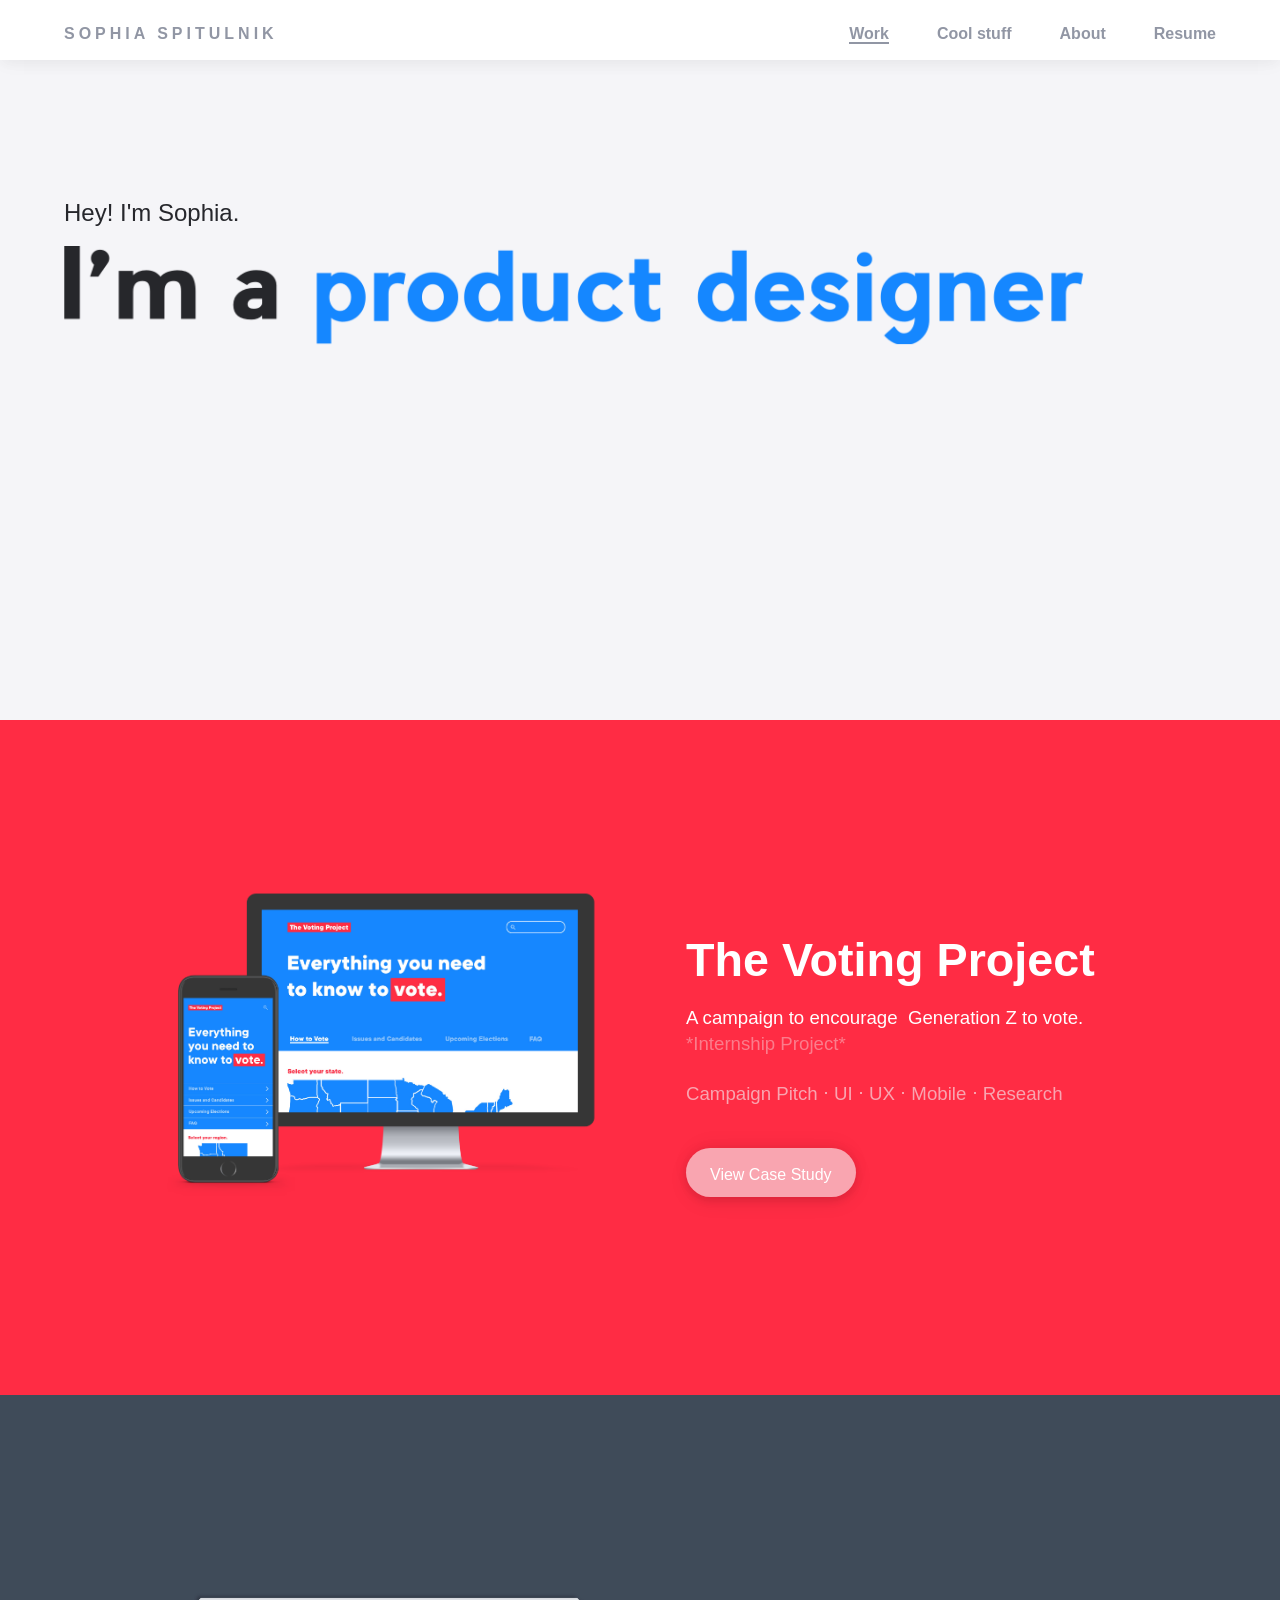
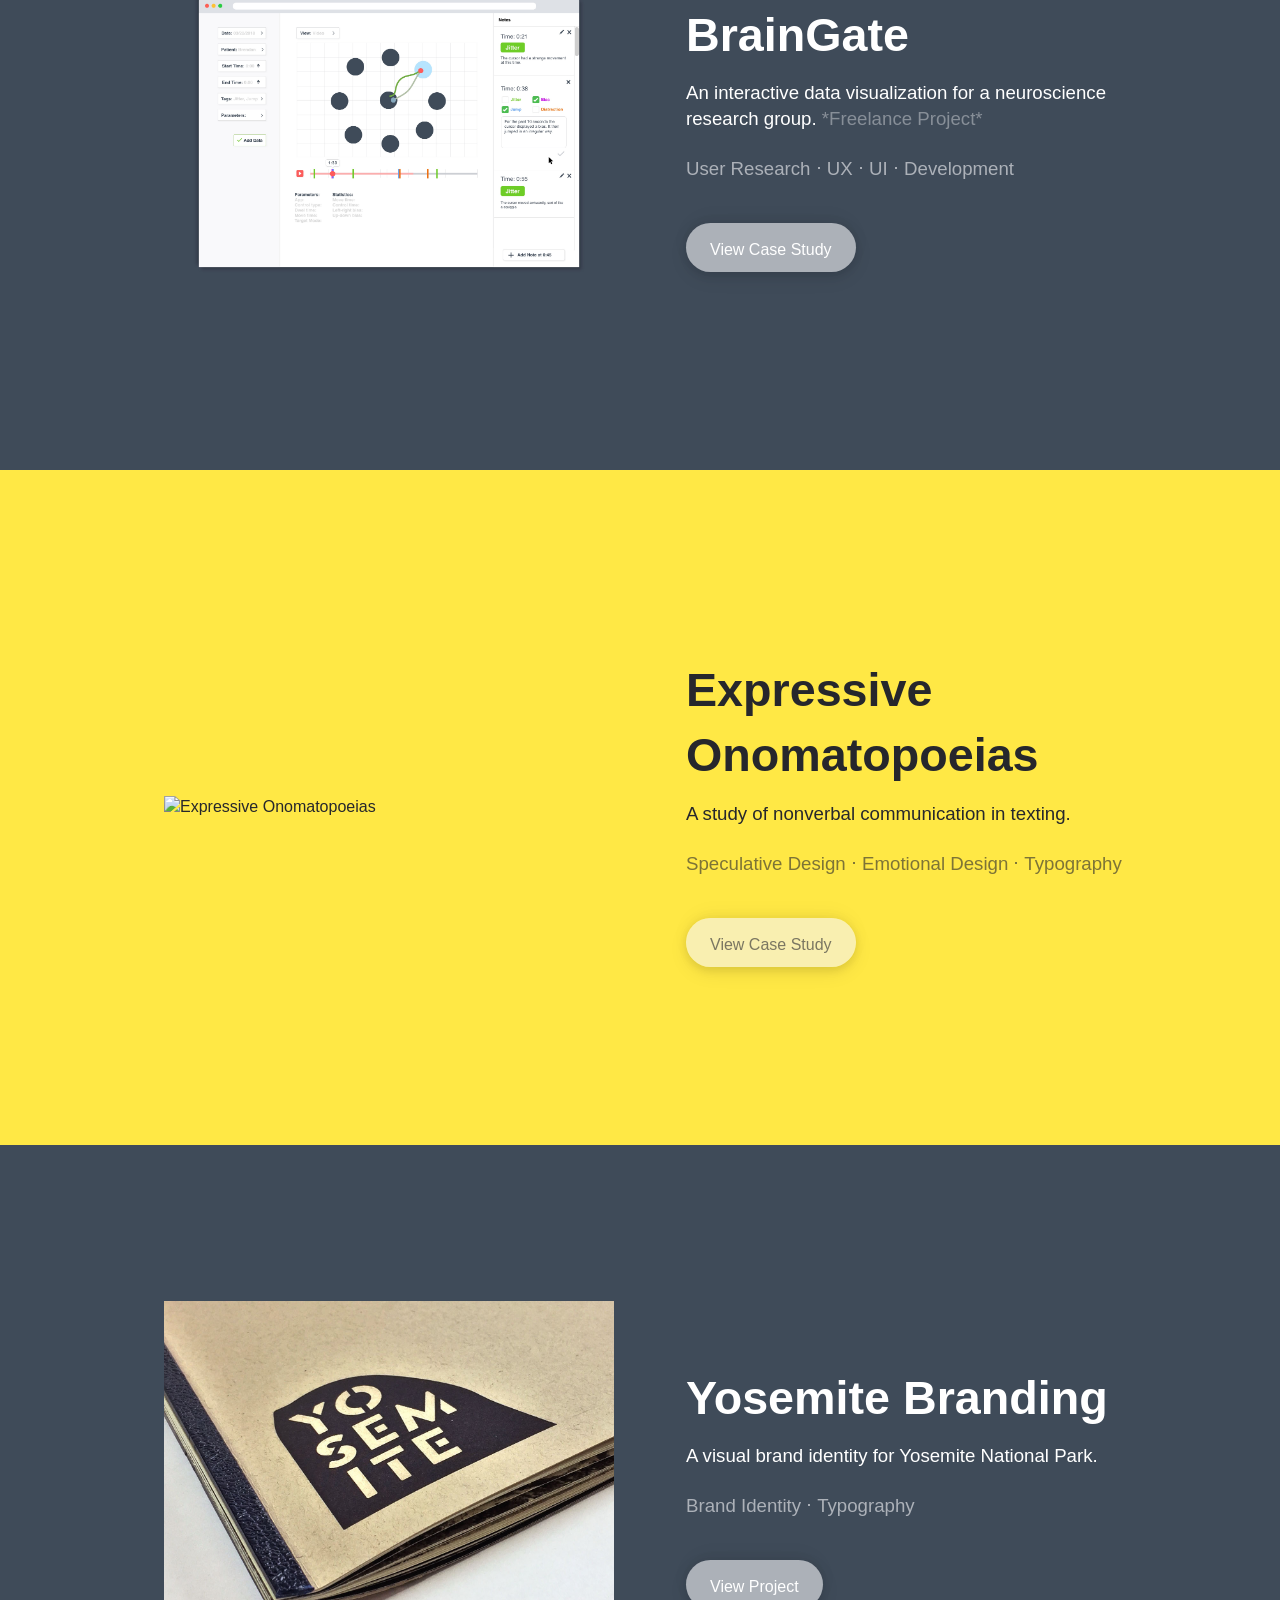
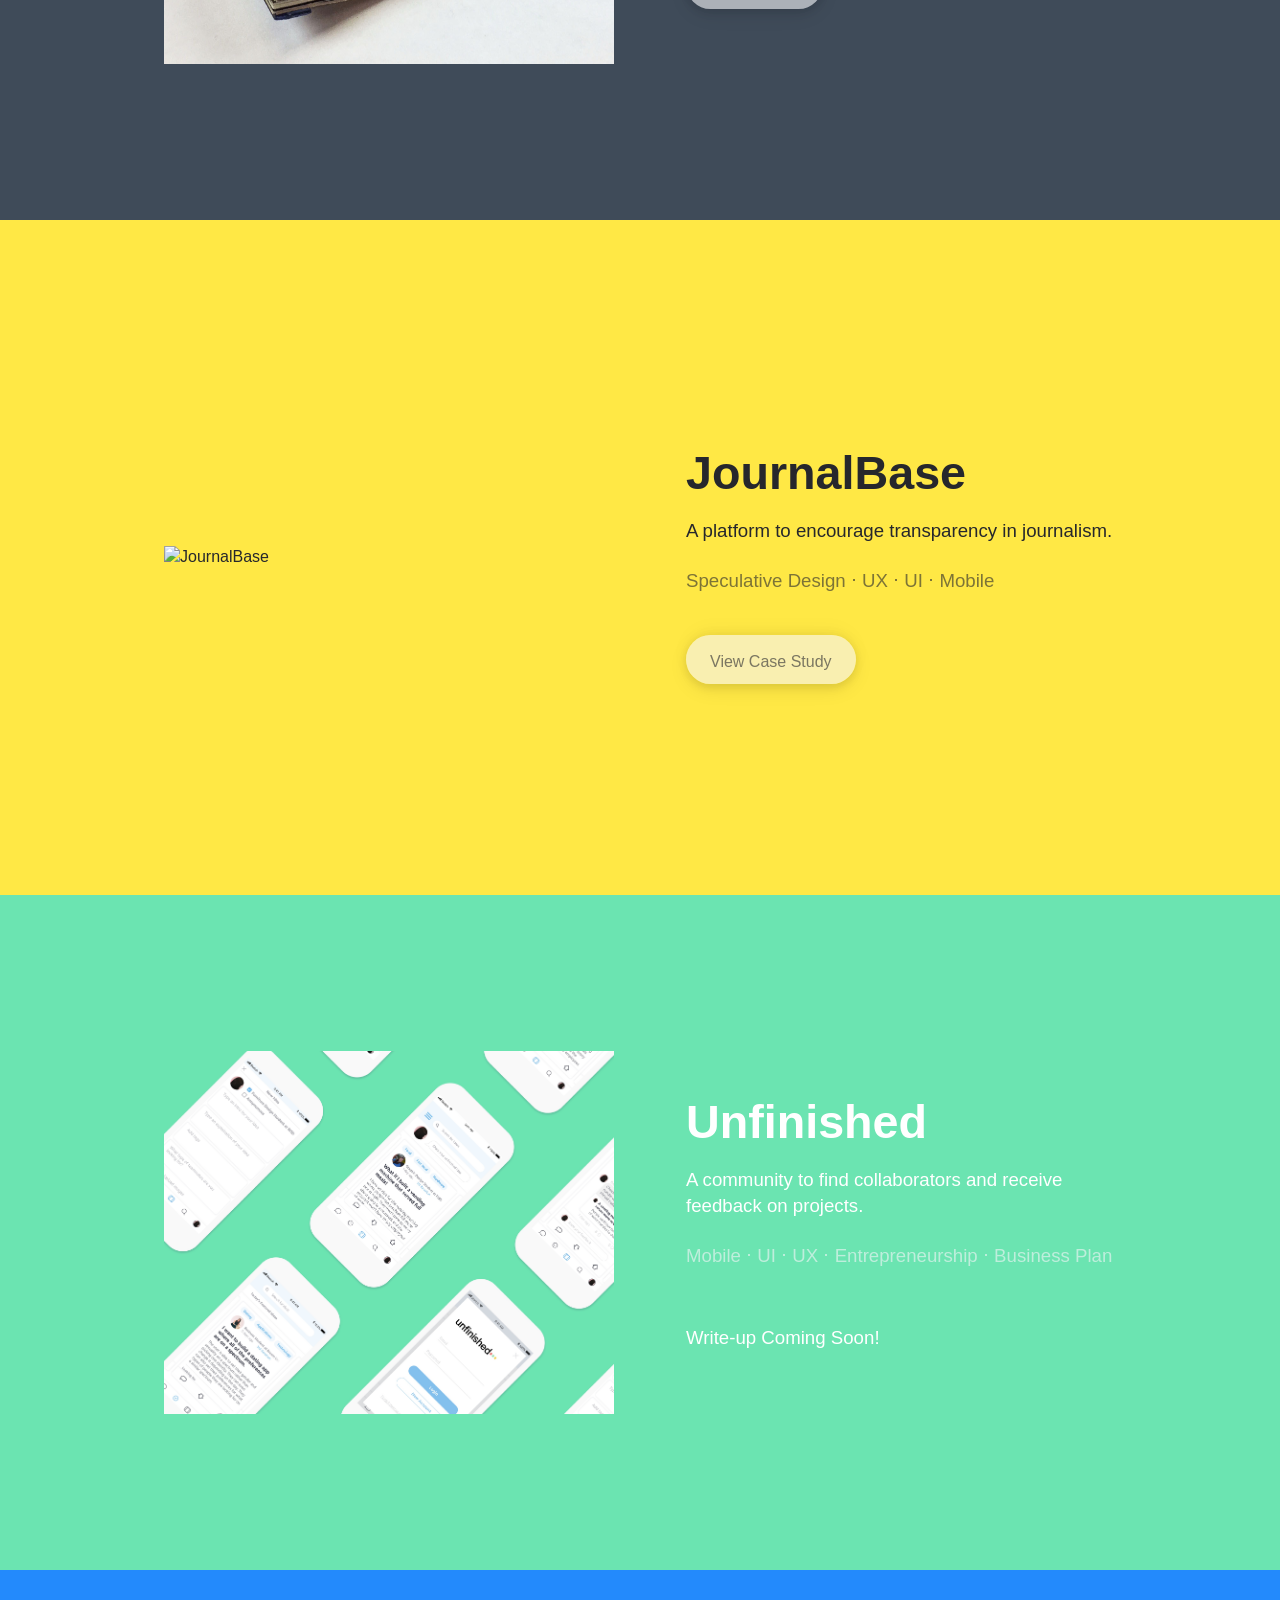
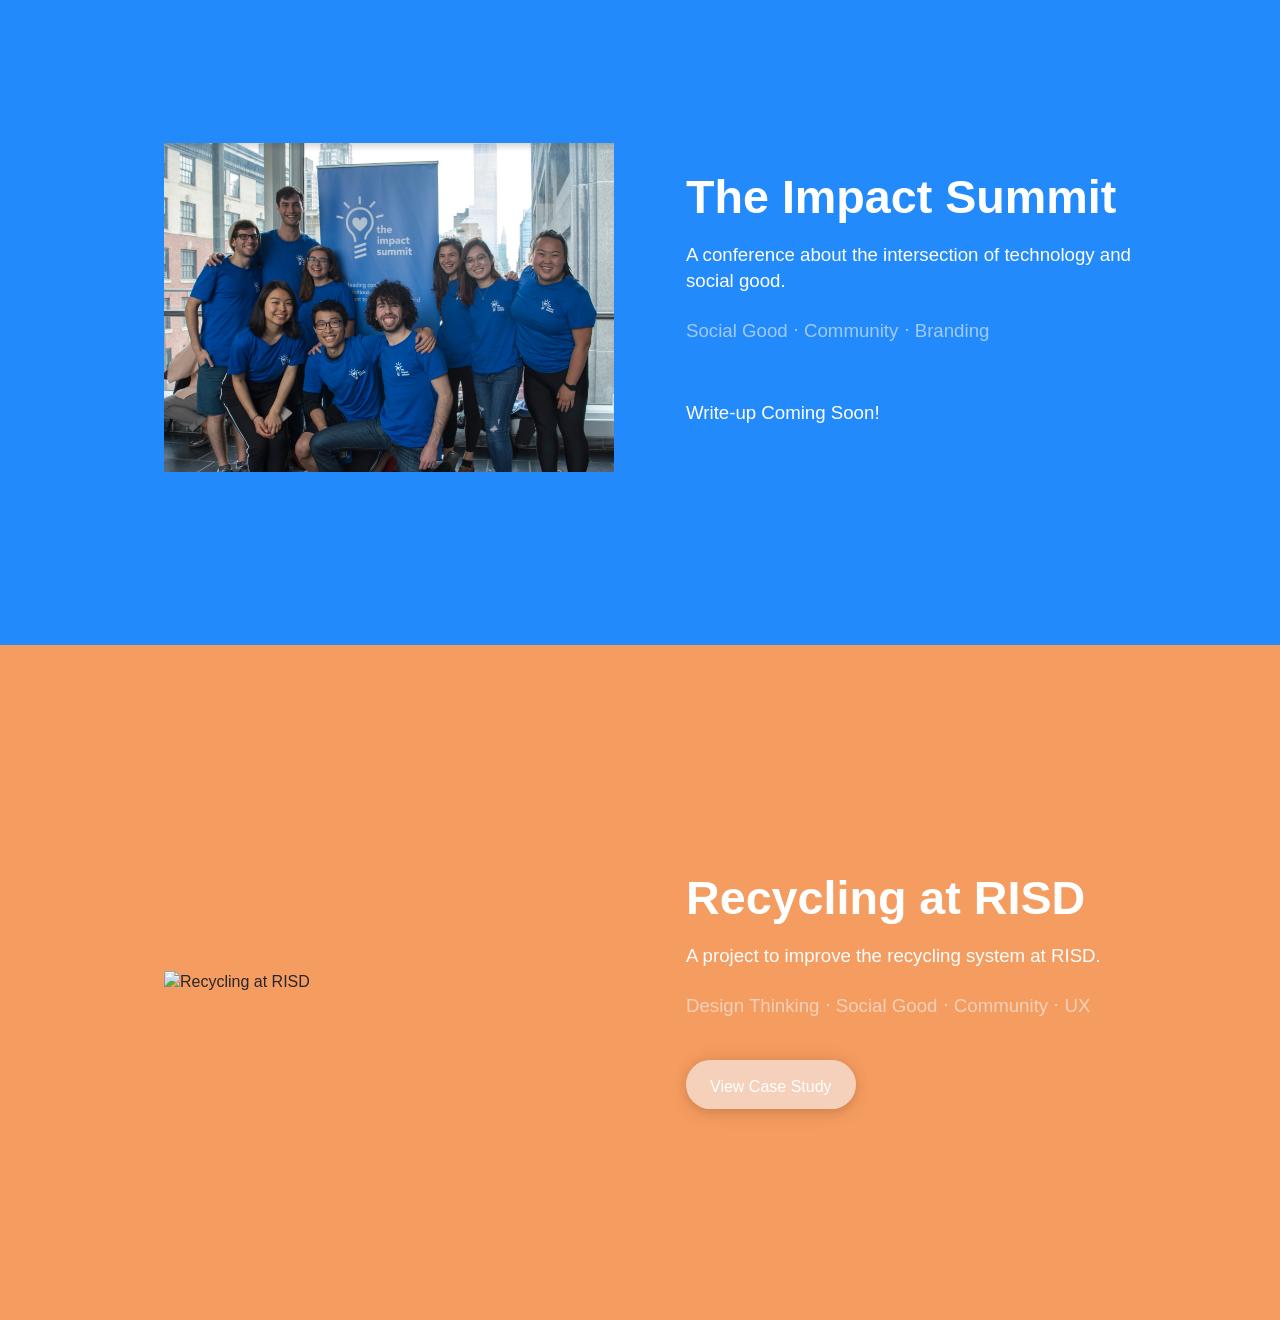
==== index.html @ 57163723 "new landing page" ====
<!DOCTYPE html>
<html>
<!-- Made by Sophia Spitulnik, set in Pier Sans. -->
	<head>
	    <meta charset="UTF-8">
	    <meta name="description" content="Sophia Spitulnik is a designer and innovator. Sophia creates engaging experiences, products, interactions and designs that lead to positive social impact. She is a student at RISD majoring in Graphic Design with concentrations in Computation & Technology and Sustainability.">
	    <meta name="author" content="Sophia Spitulnik">
	    <title>Sophia Spitulnik</title>
	    <meta property="og:image" content="images/previewImage.png">
		<meta property="og:url" content="sophiaspitulnik.com">
	    <link rel="stylesheet" href="styles.css">
	    <meta name="viewport" content="width=device-width, initial-scale=1">
	    <link rel="icon" type="image/png" href="images/favicon.png" sizes="32x32">
	  <!--   <script src="https://cdnjs.cloudflare.com/ajax/libs/p5.js/0.7.2/p5.js"></script>
    	<script src="sketch.js"></script> -->
	</head>
	<body>
		<div class="hideMobile landingPageNav" style="background-color: white;">
			<div id="name">
				<a href="index.html"><h1>Sophia Spitulnik</h1></a>
			</div>
			<div id="navigationGroup">
				<a href="images/sophiaSpitulnikResume.pdf" target="_blank"><h3 class="navigation">Resume</h3></a>
				<a href="about.html"><h3 class="navigation">About</h3></a>
				<a href="coolStuff.html"><h3 class="navigation">Cool stuff</h3></a>
				<a href="index.html"><h3 class="navigation link">Work</h3></a>
			</div>
		</div>

		<div class="hideDesktop" style="background-color: white;">
			<div id="navigationGroup">
				<a href="index.html"><h1>Sophia Spitulnik</h1></a>
				<a href="about.html"><h3 class="navigation">About</h3></a>
			</div>
		</div>

		<div class="introBackground">
			<div id="introMessage">
				<h1 id="introHello" style="font-weight: normal;">Hey! I'm Sophia.</h2>
				<img src="images/landingPageAssets/introAnimation.gif" alt="hello" style="padding: 0px;">
				<!-- <h2 id="introHello">I'm a problem solver.</h2> -->
				<!-- <div class="hideMobile">
					<p class="basicText" id="introParagraph">I love to design engaging digital experiences to make information and products easy to use and enjoyable. I am a Senior at the <a href="https://www.risd.edu/" style="color: #9196A4;">Rhode Island School of Design</a> and I graduate in June, 2019. I completed internships at Digitas digital marketing agency and TenenGroup e-commerce firm to hone my design skills in real world contexts.</p>
				</div> -->
			</div>
			<!-- <div id="sketchHolder" class="hideMobile" style="z-index: -200"></div> -->
		</div>

	<a name="projectPreviews" style="top: -48"></a>

		<div class="projectPreviews">
			<a href="thevotingproject.html"><div class="projectPreview" style="z-index: 52; background-color: #FF2C44;">
				<div class="projectPreviewInside">
					<img src="images/landingPageAssets/theVotingProjectPreview2.png" alt="The Voting Project">
					<div class="previewDescription">
						<h5>The Voting Project</h5>
						<h6>A campaign to encourage  Generation Z to vote. <span style="color: rgba(245, 245, 248, .4)">*Internship Project*</span></h6>
						<h6 class="descriptiveWords">Campaign Pitch &#8901; UI &#8901; UX &#8901; Mobile &#8901; Research</h6>
						<div class="buttonContainer">
							<div class="moreContentButton">View Case Study</div>
						</div>
					</div>	
				</div>
			</div></a>
			<a href="braingatedatavis.html"><div class="projectPreview" style="z-index: 52; background-color: #3F4B59;">
				<div class="projectPreviewInside">
					<img src="images/landingPageAssets/brainGatePreview.jpg" alt="BrainGate Data Visualization">
					<div class="previewDescription">
						<h5>BrainGate</h5>
						<h6>An interactive data visualization for a neuroscience research group. <span style="color: rgba(245, 245, 248, .4)">*Freelance Project*</span></h6>
						<h6 class="descriptiveWords">User Research &#8901; UX &#8901; UI &#8901; Development</h6>
						<div class="buttonContainer">
							<div class="moreContentButton">View Case Study</div>
						</div>
					</div>
				</div>
			</div></a>
			<a href="expressiveonomatopoeias.html"><div class="projectPreview" style="z-index: 52; background-color: #FFE845;">
				<div class="projectPreviewInside">
					<img src="images/landingPageAssets/OnomatopoeiaPreview.gif" alt="Expressive Onomatopoeias">
					<div  class="previewDescription">
						<h5 style="color: #26272C;">Expressive Onomatopoeias</h5>
						<h6 style="color: #26272C;">A study of nonverbal communication in texting.</h6>
						<h6 class="descriptiveWords" style="color: rgba(38, 39, 45, 0.6);">Speculative Design &#8901; Emotional Design &#8901; Typography</h6>
						<div class="buttonContainer">
							<div class="moreContentButton" style="color: rgba(38, 39, 45, 0.6);">View Case Study</div>
						</div>
					</div>
				</div>
			</div></a>
			<a href="yosemite.pdf" target="_blank"><div class="projectPreview" style="z-index: 52; background-color: #3F4B59;">
				<div class="projectPreviewInside">
					<img src="images/landingPageAssets/yosemiteBrandingPreview.jpg" alt="Yosemite Branding">
					<div class="previewDescription">
						<h5>Yosemite Branding</h5>
						<h6>A visual brand identity for Yosemite National Park.</h6>
						<h6 class="descriptiveWords">Brand Identity &#8901; Typography</h6>
						<div class="buttonContainer">
							<div class="moreContentButton">View Project</div>
						</div>
					</div>
				</div>
			</div></a>
			<a href="journalBase.html"><div class="projectPreview" style="z-index: 52; background-color: #FFE845;">
				<div class="projectPreviewInside">
					<img src="images/landingPageAssets/journalBasePreview.gif" alt="JournalBase">
					<div class="previewDescription">
						<h5 style="color: #26272C;">JournalBase</h5>
						<h6 style="color: #26272C;">A platform to encourage transparency in journalism.</h6>
						<h6 class="descriptiveWords" style="color: rgba(38, 39, 45, 0.6);">Speculative Design &#8901; UX &#8901; UI &#8901; Mobile</h6>
						<div class="buttonContainer">
							<div class="moreContentButton" style="color: rgba(38, 39, 45, 0.6);">View Case Study</div>
						</div>
					</div>
				</div>
			</div></a>
			<a id="comingSoonMobil"><div class="projectPreview" style="z-index: 52; background-color: #6BE4B1;">
				<div class="projectPreviewInside">
					<img src="images/landingPageAssets/unfinishedPreview.jpg" alt="Unfinished Ideas Platform">
					<div class="previewDescription">
						<h5>Unfinished</h5>
						<h6>A community to find collaborators and receive feedback on projects.</h6>
						<h6 class="descriptiveWords">Mobile &#8901; UI &#8901; UX &#8901; Entrepreneurship &#8901; Business Plan</h6>
						<h6>Write-up Coming Soon!</h6>
						<!-- <div class="overlay"><h5>Coming Soon!</h5></div> -->
					</div>
				</div>
			</div></a>
			<a href="" target="_blank"><div class="projectPreview" style="z-index: 52; background-color: #238AFC;">
				<div class="projectPreviewInside">
					<img src="images/landingPageAssets/impactSummitTeam.jpeg" alt="The Impact Summit">
					<div class="previewDescription">
						<h5>The Impact Summit</h5>
						<h6>A conference about the intersection of technology and social good.</h6>
						<h6 class="descriptiveWords">Social Good &#8901; Community &#8901; Branding</h6>
						<h6>Write-up Coming Soon!</h6>
					</div>
				</div>
			</div></a>
			<a href="recycle.pdf" target="_blank"><div class="projectPreview" style="z-index: 52; background-color: #F59C60;">
				<div class="projectPreviewInside">
					<img src="images/landingPageAssets/recyclingPreview.jpg" alt="Recycling at RISD">
					<div class="previewDescription">
						<h5>Recycling at RISD</h5>
						<h6>A project to improve the recycling system at RISD.</h6>
						<h6 class="descriptiveWords">Design Thinking &#8901; Social Good &#8901; Community &#8901; UX</h6>
						<div class="buttonContainer">
							<div class="moreContentButton">View Case Study</div>
						</div>
					</div>
				</div>
			</div></a>
		<!-- <div class="projectPreviews">
			<div class="projectPreview top" style="z-index: 52"><a href="thevotingproject.html">
					<img src="images/landingPageAssets/theVotingProjectPreview2.jpg" alt="The Voting Project">
					<h5>The Voting Project</h5>
					<h6>A case study for a campaign to encourage  Generation Z to vote.</h6>
					<h6 style="color: #9196A4;">Campaign Pitch &#8901; UI &#8901; UX &#8901; Mobile &#8901; Research</h6>
			</a></div>
			<div class="projectPreview top" style="z-index: 52"><a href="braingatedatavis.html">
					<img src="images/landingPageAssets/brainGatePreview.jpg" alt="BrainGate Data Visualization">
					<h5>BrainGate</h5>
					<h6>A case study for an interactive data visualization for a research group.</h6>
					<h6 style="color: #9196A4;">User Research &#8901; UX &#8901; UI &#8901; Development</h6>
			</a></div>
			<div class="projectPreview top" style="z-index: 52"><a href="journalBase.html">
					<img src="images/landingPageAssets/journalBasePreview.gif" alt="JournalBase">
					<h5>JournalBase</h5>
					<h6>A case study to encourage transparency in journalism.</h6>
					<h6 style="color: #9196A4;">Speculative Design &#8901; UX &#8901; UI &#8901; Mobile</h6>
			</a></div>
			<div class="projectPreview bottom" style="z-index: 52"><a href="expressiveonomatopoeias.html">
					<img src="images/landingPageAssets/OnomatopoeiaPreview.gif" alt="Expressive Onomatopoeias">
					<h5>Expressive Onomatopoeias</h5>
					<h6>A case study of nonverbal communication in texting.</h6>
					<h6 style="color: #9196A4;">Speculative Design &#8901; Emotional Design &#8901; Typography</h6>
			</a></div>

			<div class="projectPreview bottom" style="z-index: 52"><a id="comingSoonMobil">
					<img src="images/landingPageAssets/unfinishedPreview.jpg" alt="Unfinished Ideas Platform">
					<h5>Unfinished</h5>
					<h6>A case study for a community to find collaborators and receive feedback.</h6>
					<h6 style="color: #9196A4;">Mobile &#8901; UI &#8901; UX &#8901; Entrepreneurship &#8901; Business Plan</h6>
					<div class="overlay"><h5>Coming Soon!</h5></div>
			</a></div>
			<div class="projectPreview bottom" style="z-index: 52"><a href="yosemite.pdf" target="_blank">
					<img src="images/landingPageAssets/yosemiteBrandingPreview.jpg" alt="Yosemite Branding">
					<h5>Yosemite Branding</h5>
					<h6>A visual brand identity for Yosemite National Park.</h6>
					<h6 style="color: #9196A4;">Brand Identity &#8901; Typography</h6>
			</a></div>
			<div class="projectPreview bottom" style="z-index: 52"><a href="recycle.pdf" target="_blank">
					<img src="images/landingPageAssets/recyclingPreview.jpg" alt="Recycling at RISD">
					<h5>Recycling at RISD</h5>
					<h6>A case study to improve the recycling system at RISD.</h6>
					<h6 style="color: #9196A4;">Design Thinking &#8901; Social Good &#8901; Community &#8901; UX</h6>
			</a></div> -->
		</div>
			<!-- </main> -->
		<!-- </div> -->

	</body>
</html>
---- styles.css ----
@font-face {
    font-family: PierSans;
    src: url(hinted-PierSans.woff);
}

@font-face {
    font-family: PierSans;
    src: url(hinted-PierSans-Bold.woff);
    font-weight: bold;
}


body, html {
	font-family: "PierSans", Helvetica, sans-serif;
	margin: 0;
	padding: 0;
	line-height: 1.4;
	color: #26272C;
}

hr {
	padding-bottom: 0px;
	margin-bottom: 0px;
	color: #26272C;
	background-color: #26272C;
	height: 2px;
	border: 0;	
}

img, video {
	width: 100%;
}

h1, h2, h3, h4, h5, h6, a {
	color: #26272C;
}


a {
	text-decoration: none;
}


p span{
	font-weight: bold;

}


video.column {
	margin-bottom: 24px;
}

canvas, #sketchHolder {
	width: 100%;
	height: 100%;
	position: absolute;
}

.hideMobile {
	display: none;
}

.hideDesktop {
	display: block;
	width: calc(100% - 32px);
	padding-top: 24px;
	padding-bottom: 16px;
	padding-left: 16px;
	padding-right: 16px;
	position: static; 
	z-index: 110; 
	top: 0;
	background-color: rgba(245, 245, 248, 0.95);
	overflow: hidden;
}

#comingSoonMobil {
	position: relative;
	display: block;
	height: 100%;
}

a#comingSoonMobil:hover .overlay {
	opacity: 1;
}

a#comingSoonMobil:focus .overlay, a#comingSoonMobil:active .overlay {
	opacity: 1;
	background-color: green;
}


.overlay {
	position: absolute;
	top: 0;
	bottom: 0;
	left: 0;
	right: 0;
	height: 100%;
	width: 100%;
	opacity: 0;
	transition: .5s ease;
	background-color: #6CE4B2;
	z-index: 100;
}

.header {
	position: fixed;
	top: 0;
	width: 100%;
	height: 64px;
	margin: 0;
	padding: 0;
	background-color: #F5F5F8;
	opacity: 0.95;
    filter: alpha(opacity=95);
    z-index: 100;
    box-shadow: 0 4px 8px 0 rgba(0, 0, 0, 0.08), 0 6px 20px 0 rgba(0, 0, 0, 0.07), 0 -4px 8px 0 rgba(0, 0, 0, 0.02), 0 -6px 20px 0 rgba(0, 0, 0, 0.03);

}


.nav h1 {
	font-size: 12pt;
	letter-spacing: 4px;
	text-transform: uppercase;
	font-weight: bold;
	color: #26272C;
	margin: 0px;
	display: inline;
	padding-top: 0px;
}


a {
	color: #26272C;

}

.nav #resume {
	font-size: 8pt;
	font-weight: bold;
	display: inline;
	text-align: right;
	padding-left: 36px;
	text-decoration: underline;
}

.nav {
	position: fixed;
	top: 0;
	width: 100%;
	height: 64px;
	padding-top: 24px;
	padding-left: 24px;
	padding-right: 24px;
	padding-bottom: 0px;
	z-index: 110;
}


.landingPageNav {
	/*display: block; */
	width: 95%;
	padding-top: 24px;
	padding-bottom: 16px;
	padding-left: 16px;
	padding-right: 16px;
	position: static; 
	z-index: 110; 
	top: 0;
	background-color: rgba(245, 245, 248, 0.90);
	color: #26272C; 
	box-shadow: 0 4px 15px 0 rgba(0, 0, 0, 0.04), 0 4px 20px 0 rgba(0, 0, 0, 0.03);
}

.projectPageNav {
	display: block; 
	width: 90%;
	padding-top: 24px; 
	padding-bottom: 8px;
	padding-left: 5vw;
	padding-right: 5vw;
	position: fixed; 
	z-index: 110; 
	top: 0;
	background-color: rgba(245, 245, 248, 0.97); 
	height: 24px; 	
}


.landingPageNav h1, .projectPageNav h1, .hideDesktop h1 {
	font-size: 12pt;
	letter-spacing: 4px;
	text-transform: uppercase;
	font-weight: bold;
	color: #9196A4;
	margin: 0px;
	line-height: 1;

}

.landingPageNav h3, .projectPageNav h3, .hideDesktop h3 {
	font-size: 12pt;
	font-weight: bold;
	color: #9196A4;
	margin: 0px;
	margin-left: 12px;
	margin-right: 12px;
	line-height: 1;
	display: inline-block;
	line-height: 1.3;
}

#navigationGroup h1 {
	margin-right: 0px;
	line-height: 1.3;
}


.landingPageNav h3:hover {
	color: #FFE845;
}

#name {

}

#name h1:hover {
	color: #1787FF;
}

.headerHR {
	position: fixed;
	top: 0;
	width: 100%;
	margin-top: 64px;
	z-index: 110;
}

.coverImage {
	margin-top: 64px;
    overflow: auto;
}

main h3, main h4, main p, #introMessage {
	padding-left: 16px;
	padding-right: 16px;
}

#introMessage, #about {
	padding-top: 24px;
	margin-top: 0px;
	margin-bottom: 0px;
	z-index: 0; 
	top: 0;
}

#introMessage {
	padding-top: 15vh;
	padding-bottom: 15vh;
	width: calc(100% - 32px);
    padding-right: 16px;
}

#introMessage h2 {
	font-size: 24pt;
	line-height: 1.1;
	margin-top: 0px;
	margin-bottom: 8px;
}

#introMessage h1 {
	font-size: 18pt;
}

.introBackground {
	width: 100%; 
	height: 50vh; 
	position: absolute; 
	background-color: #F5F5F8;
	z-index: -10;
}

#about {
	margin-left: 0px;
	margin-right: 0px;
	height: auto;
	width: calc(100% - 48px);
	padding-right: 24px;
	padding-left: 24px;
	padding-bottom: 32px;
}


#about .section {
	max-width: 600px;
	min-width: none;
	height: auto;
}

.projectPreviews, .projectPreviewsNextProj{
	z-index: 51;  
	margin-top: 70vh;
	padding-top: 24px;
	width: 100%;
	display: flex;
	flex-wrap: wrap;
	justify-content: center;
	margin-right: auto;
	margin-left: auto;
}

.projectPreviews {
	background-color: white; 
	position: absolute;
}

.projectPreviewsNextProj{
	position: relative;
	flex-direction: column;
}

.tags {
	display: flex;
	flex-direction: row;
	flex-wrap: wrap;
	margin-bottom: 24px;
	padding-left: 12px;
	padding-right: 12px;
}

.tag {
	background: #F1F1F2;
	border-radius: 100px;
	padding-top: 20px;
	padding-bottom: 16px;
	padding-left: 16px;
	padding-right: 16px;
	margin-right: 4px;
	margin-left: 4px;
	margin-top: 8px;
}

.tag .basicText {
	margin: 0px;
	padding: 0px;
	font-size: 12pt;
	line-height: 0;
}

#introParagraph {
		font-size: 16pt; 
		margin-left: 0vw; 
		max-width: 600px;
		margin-top: 0px;
}

.projectPreview h5, .projectPreviewNextProject h5 {
	font-size: 14pt;
	margin-top: 0px;
	margin-bottom: 12px;
	padding-top: 24px;
}

.projectPreview h5, .projectPreview h6, .projectPreviewNextProject h5, .projectPreviewNextProject h6, .moreContentButton {
	text-decoration: none;
}

.hide {
	visibility: hidden;
}

.buttonContainer {
	text-align: center;
	margin: 0px;
}

.moreContentButton {
	width: 50%;
	margin-left: 24px;
	margin-right: 24px;
	padding-left: 24px;
	padding-right: 24px;
	padding-top: 18px;
	padding-bottom: 14px;
	line-height: 1.5;
	border-radius: 30px;
	color: white;
	background-color: rgba(245, 245, 248, .6);
	box-shadow: 0 4px 8px 0 rgba(0, 0, 0, 0.08), 0 6px 20px 0 rgba(0, 0, 0, 0.07), 0 -4px 8px 0 rgba(0, 0, 0, 0.02), 0 -6px 20px 0 rgba(0, 0, 0, 0.03);
	display: inline;
	align-self: center;
}

.moreContentButton:hover {
	box-shadow: 0 4px 8px 0 rgba(0, 0, 0, 0.10), 0 10px 24px 0 rgba(0, 0, 0, 0.09), 0 -8px 12px 0 rgba(0, 0, 0, 0.05), 0 -10px 24px 0 rgba(0, 0, 0, 0.07);
	background-color: rgba(245, 245, 248, .7);
	transform: translateY(-2px);
	transition: .5s ease;
}

.projectPreview h6 {
	font-size: 14pt;
	margin-top: 0px;
	margin-bottom: 0px;
	padding-top: 0px;
	padding-bottom: 24px;
	font-weight: normal;

}

.projectPreview h5 {
	font-size: 20pt;
	padding-top: 0px;
}

.projectPreview h6, .projectPreview h5 {
	color: white;
}

.previewDescription {
	padding-left: 0px;
	padding-right: 0px;
	margin-right: 0px;
}

h6.descriptiveWords {
	margin-bottom: 32px;
	color: rgba(245, 245, 248, .6);
}


#landingPageContent {
	width: 100%;
	margin-right: auto;
	margin-left: auto;
}

.projectPreviews, .projectPreviewsNextProj {
	display: flex;
	justify-content: space-between;
	padding-top: 0px;
	flex-wrap: wrap;
}

.projectPreviews {
	margin-top: 50vh;
	position: absolute;
	flex-direction: column;
	width: 100%;
}

.projectPreviewsNextProj {
	flex-direction: column;
	padding-left: 5%;
	padding-right: 5%;
	width: 90%;
	padding-top: 48px;
}

.projectPreview {
	width: 100%;
	height: 100%;
	margin-left: 0px;
	margin-right: 0px;
	padding-bottom: 48px;
	margin-top: 0px;
	margin-bottom: 0px;
	box-shadow: none;
	display: flex;
}

.projectPreviewInside {
	width: 100%;
	padding-top: 24px;
	padding-bottom: 24px;
	padding-left: 16px;
	padding-right: 16px;
	display: flex;
	justify-content: space-around;
	flex-direction: column;
}

.projectPreviewInside img {
	align-self: center;
    width: 90vw;
    height: auto;
    margin-top: 48px;
    margin-bottom: 48px;
}

.projectPreviewInside div {
	align-self: left;
	align-content: center;
	width: calc(100% - 16px);
}

.projectPreviewNextProject {
	width: 100%;
	margin-left: 0px;
	margin-right: 0px;
	margin-top: 0px;
	margin-bottom: 48px;
	padding-bottom: 0px;
	background-color: white;
	box-shadow: 0 4px 8px 0 rgba(0, 0, 0, 0.10), 0 10px 24px 0 rgba(0, 0, 0, 0.09), 0 -8px 12px 0 rgba(0, 0, 0, 0.05), 0 -10px 24px 0 rgba(0, 0, 0, 0.07);
}

.projectPreviewNextProject:hover {
	box-shadow: 0 5px 9px 0 rgba(0, 0, 0, 0.12), 0 11px 25px 0 rgba(0, 0, 0, 0.11), 0 -9px 13px 0 rgba(0, 0, 0, 0.07), 0 -11px 25px 0 rgba(0, 0, 0, 0.08);
	transform: translateY(-2px);
	transition: .5s ease;
}

.projectPreviewNextProject img {
	width: 100%;
	padding: 0px;
}

.projectPreviewNextProject h5, .projectPreviewNextProject h6 {
	padding-right: 16px;
	padding-left: 16px;
	font-size: 13pt;
}

.projectPreviewNextProject h6 {
	font-weight: normal;
	margin-top: 24px;
	margin-bottom: 48px;
}


/*Project Page Specific*/

#votingStrategy, #votingUsers, #votingVisual, #votingTransportation, #votingBudget, #brainTeam, #brainIdeation, #brainPrototype, #onomatopoeiasIdeation, #onomatopoeiasReflection, #votingWireframes, #linkedinResearch, #linkedinProblem, #linkedinBrainstorm, #linkedinFeedback, #linkedinNext, #journalBaseIdeation, #journalBaseMockups, #journalBaseReflection, #ideasMockups, #ideasPrototype, #ideasPitch, #ideasResearch {
	background-color: #F5F5F8;
	padding-top: 24px;
	padding-bottom: 96px;
}

#votingResearch, #votingBackground, #votingPitch, #votingIdeation, #votingWebsite, #votingConclusion, #brainBackground, #brainUsers, #brainMockups, #brainReflection, #onomatopoeiasBackground, #onomatopoeiasResearch, #onomatopoeiasGIFs, #votingFlow, #linkedinBackground, #linkedinPersona, #linkedinGoals, #linkedinWireframes, #linkedinMockups, #journalBaseBackground, #journalBaseWireframes, #journalBaseUserFlow, #ideasBackground, #ideasUsers, #ideasWireframes, #ideasBranding, #ideasBusiness, #ideasProblem, .processPreview {
	padding-top: 24px;
	padding-bottom: 96px;
}

 /*{
	background-color: #404B5A;
	padding-top: 24px;
	padding-bottom: 96px;
}

 {
	background-color: #238AFC;
	padding-top: 24px;
	padding-bottom: 96px;
}

 {
	background-color: #6CE4B2;
}*/

#onomatopoeiasFProblem, #onomatopoeiasSProblem, #journalBaseProblem, #ideasProblem, #votingProblem, #brainOProblem, #brainNProblem {
	background-color: #FFE845;
	padding-top: 24px;
	padding-bottom: 96px;
	color: #26272C;
}

#onomatopoeiasFProblem p, #onomatopoeiasSProblem p, #journalBaseProblem p, #ideasProblem p, #votingProblem p, #brainOProblem p, #brainNProblem p, .processPreview p {
	color: #26272C;
}

.nextProject {
	background-color: #9196A4;
	padding-top: 24px;
	padding-bottom: 96px;
	color: #26272C;
}

/*#votingProblem p, #votingProblem p span, #votingProblem h3, #brainOProblem p, #brainNProblem p, #brainOProblem h3, #brainNProblem h3 {
	color: white;
}*/

#votingProblem p strong, #votingStrategy p strong, #brainOProblem p strong, #brainNProblem p strong, #onomatopoeiasResearch p strong, #journalBaseProblem p strong, #ideasProblem p strong, #votingUsers p strong, #votingResearch p strong, #votingWireframes p strong, #votingWebsite p strong, #brainUsers p strong, #brainMockups p strong, #brainIdeation p strong {
	font-size: 18pt;
	line-height: 1.4;
}

#votingStrategy p strong,  #brainUsers p strong, #onomatopoeiasResearch p strong, #ideasProblem p strong, #votingUsers p strong, #votingResearch p strong, #votingWireframes p strong, #votingWebsite p strong, #brainUsers p strong, #brainMockups p strong, #brainIdeation p strong {
	color: #26272C;
	line-height: 1.4;
}

#onomatopoeiasFProblem p strong, #onomatopoeiasSProblem p strong, #journalBaseProblem p strong {
	font-size: 18pt;
	line-height: 1.4;

}

p.extraTopMargin {
		margin-top: 48px;
	}


.intro {
	margin-top: 120px;
	width: 100%;
}


.intro h1 {
	font-size: 16pt;
	line-height: 1.2;
	padding-right: 24px;
	padding-left: 24px;
	margin-bottom: 8px;
	font-weight: normal;
	animation: 2s ease 0s 1 fadeIn;
}

.intro h2 {
	font-size: 40px;
	margin-top: 0px;
	line-height: 1.2;
	padding-left: 24px;
	margin-bottom: 80px;
	animation: 2s ease 0s 1 fadeIn;

}



.basicText {
	font-size: 14pt;
	padding-bottom: 8pt;
    padding-top: 8pt;
	color: #9196A4;
	line-height: 1.4;
	margin-bottom: 0;
	margin-top: 0;
}

li {
	font-size: 16pt;
	color: #9196A4;
}

.basicText span {
	color: #26272C;
}

@keyframes fadeIn {
  0% {
    opacity: 0;
  }
  100% {
    opacity: 1;
  }
}

.projectPageContent {
	margin-top: 24px;
	overflow: hidden;
	/*-webkit-transition: width 10s ease, height 10s ease;  
    -moz-transition: width 10s ease, height 10s ease;  
    -o-transition: width 10s ease, height 10s ease;  
    -ms-transition: width 10s ease, height 10s ease;  
    transition: width 10s ease, height 10s ease;  */
}

.projectPageContent h3, #about h3 {
	font-size: 36pt;
	margin-bottom: 0px;
	line-height: 1.2;
}

.projectPageContent hr {
	margin-top: -8px;
	margin-bottom: 0px;
	padding: 0;
}


hr.highLevelCategory {
	margin-top: -16px;
	margin-bottom: 48px;
	padding: 0;
}


.projectPageContent h4 {
	font-size: 16pt;
	padding-bottom: 2px;
	margin-bottom: 0px;
	margin-top: 56px;
}


.basicText p {
	font-size: 16pt;
	margin-bottom: 0px;
	margin-top: 24px;
	margin-bottom: 0;
}


.team {
	display: flex;
	flex-direction: row;
	flex-wrap: wrap;
	justify-content: flex-start;
	margin-bottom: 0px;

}

.teammate {
	flex-direction: column;
	width: 40%;
	padding-left: 5%;
	padding-right: 5%;
	padding-bottom: 24px;
	padding-top: 24px;
}

.teammate p {
	margin: 0px;
	padding-top: 0px;
	padding-right: 0px;
	margin-left: 0px;
	font-size: 14pt;
}

.teammateInfo p {
	margin-left: 0px;
	padding-left: 0px;
	margin-bottom: 0px;
	padding-bottom: 0px;
}

.teammate img {
	padding: 0;
	width: 50%;
}

.imageFull {
	margin-top: 12px;
}

.imageFit {
	max-width: 100%;
	padding-right: 24px;
	padding-left: 24px;
	padding-top: 24px;
}

.firstImage {
	margin-top: 16px;
	padding-bottom: 0px;
	animation: 2s ease 0s 1 fadeIn;
}

.link {
	border-bottom: 2px solid;
	/*text-decoration: underline;*/
	color: #9196A4;
}

.link:hover {
	color: #1787FF;
}

.linkHighlight {
	background-color: #FFE845; 
	color: #9196A4;
}

.linkHighlight:hover {
	color: #26272C;
}

.projectNavigation {
	display: flex;
	justify-content: center;
}

.projectNavigation ul {
	list-style-type: none;
	padding-right: 24px;
	padding-left: 24px;
	width: 100%;
	display: flex; 
	flex-direction: row;
}

.projectNavigation li {
	/*border: 2px solid;*/
	background-color: #FFE845;
	padding: 16px;
	margin: 8px;
	text-decoration: underline;
	font-size: 13pt;
	font-weight: bold;
	width: 20%;
	text-align: center;
	border-radius: 25px;
}

.navigation {
	float: left;
	text-align: left;
}

#navigationGroup {
	margin-left: 0px;
	margin-top: 0px;
	text-align: left;
  	display: flex;
  	justify-content: space-between;
  	align-items: flex-end;

}

:target {
  display: block;
  position: relative;
  top: -120px; 
  visibility: hidden;
}





/*The Voting Project Specific*/

#researchStatistics strong {
	color: #26272C;
	font-size: 48pt;
}

.researchStatistic {
	margin-top: 36px;
}


p.researchStatText {
	margin-top: -24px;
}


#quote strong {
	color: #26272C;
	font-size: 18pt;
	text-indent: -0.5em;
}


#quote p.quoteCitation {
	margin-top: 0px;
}

#quote{
	margin-bottom: 0px;
	margin-top: 48px;
}

#problemImages {
	padding-top: 12px;
	display: flex;
	flex-direction: column;
	justify-content: space-around;
	width: 100%;
}

#problemImages img {
	margin-bottom: 12px;
	padding: 4px;
	width: 90%;
	align-self: center;
}

#ideationImage {
	padding-top: 24px;
}

#personaSideBySide {
	display: flex;
	flex-direction: column;
	flex-wrap: wrap;
}

.twoColumns {
	display: flex;
	flex-direction: row;
	flex-wrap: wrap;
}

.twoColumns img, .twoColumns p {
	align-self: center;
}

.votingUserFlow {
	width: 50%; 
	padding-bottom: 0px; 
	padding-top: 0px;
}

.votingMockup {
	width: 100%; 
	padding-bottom: 0px; 
	padding-top: 0px;
}

#howToVoteFirstImage {
	float: right;
	overflow: auto;
}

#personaSideBySide img, #personaSideBySide p {
	align-self: center;
}

#personaSideBySide img {
	padding-top: 40px;
	padding-bottom: 40px;
}



/*BrainGate Specific*/

img.brainMockup {
	box-shadow: 0 4px 8px 0 rgba(0, 0, 0, 0.08), 0 6px 20px 0 rgba(0, 0, 0, 0.07), 0 -4px 8px 0 rgba(0, 0, 0, 0.02), 0 -6px 20px 0 rgba(0, 0, 0, 0.03);
	margin-bottom: 12px;
	padding: 0px;
	width: 100%;
	margin-top: 12px;
}

.brainWirframes {
	display: flex;
	flex-direction: row;
	flex-wrap: wrap;
	justify-content: space-around;
}

.brainWirframes img {
	max-width: 18%;
	height: auto;
	align-self: center;
	padding-bottom: 8px;
	padding-top: 8px;
}


/*Onomatopoeia Specific*/

.sideBySide {
	display: flex;
	flex-direction: row;
}

.sideBySide img {
	width: 50%;
	height: auto;
	align-self: center;
}

.manyOnomatopoeias {
	display: flex;
	flex-direction: row;
	flex-wrap: wrap;
	justify-content: space-around;
}

.manyOnomatopoeias img {
	width: 40%;
	height: auto;
	align-self: center;
	margin-right: 16px;
	margin-left: 16px;
}

/*cool stuff specific*/

.coolStuffSideBySide {
	display: flex;
	flex-direction: column;
	justify-content: space-around;
	align-items: center;
	justify-content: center;
}

.coolStuffSideBySide div {
	width: 100%;
	height: auto;
	align-self: center;
}

.coolStuffSideBySide img {
	margin: 16px;
	width: calc(100% - 32px);
}


/*LinkedIn Specific*/
img.linkedInWireframe {
	width: 70%;
	box-shadow: 0 4px 8px 0 rgba(0, 0, 0, 0.08), 0 6px 20px 0 rgba(0, 0, 0, 0.07), 0 -4px 8px 0 rgba(0, 0, 0, 0.02), 0 -6px 20px 0 rgba(0, 0, 0, 0.03);
	margin-right: 24px;
	margin-left: 24px;
	margin-top: 24px;
}

video.userFlowVideo {
	height: 80vh;
	width: auto;
}



@media (min-width: 1000px) {
	

	/*General Project page*/

	#votingTeam, #votingStrategy, #votingUsers, #votingSocial, #votingPitch, #votingBudget, #brainTeam, #brainIdeation, #brainTeam, #brainIdeation, #brainPrototype, .nextProject, #onomatopoeiasIdeation, #onomatopoeiasReflection, #votingWireframes, #linkedinResearch, #linkedinProblem, #linkedinBrainstorm, #linkedinFeedback, #linkedinNext, #journalBaseBackground, #journalBaseIdeation, #journalBaseMockups, #journalBaseReflection, #ideasMockups, #ideasPrototype, #ideasPitch, #ideasResearch {
		padding-top: 96px;
		padding-bottom: 96px;
	}

	#votingResearch, #brainOProblem, #brainNProblem, #votingProblem, #votingIdeation, #votingBackground, #votingWebsite, #votingTransportation, #votingVisual, #votingConclusion, #brainBackground, #brainUsers, #brainMockups, #brainReflection, #onomatopoeiasBackground, #onomatopoeiasResearch, #onomatopoeiasGIFs, #onomatopoeiasFProblem, #onomatopoeiasSProblem, #votingFlow, #linkedinBackground, #linkedinPersona, #linkedinGoals, #linkedinWireframes, #linkedinMockups, #journalBaseProblem, #journalBaseWireframes, #journalBaseUserFlow, #ideasBackground, #ideasUsers, #ideasWireframes, #ideasBranding, #ideasBusiness, #ideasProblem, .processPreview {
		padding-top: 96px;
		padding-bottom: 96px;
	}


	#votingProblem p strong, #votingStrategy p strong, #brainOProblem p strong, #brainNProblem p strong, #ideasProblem p strong, #votingUsers p strong, #votingResearch p strong, #votingWireframes p strong, #votingWebsite p strong, #brainUsers p strong, #brainMockups p strong, #brainIdeation p strong {
		font-size: 24pt;
		line-height: 1.4;
	}


	p.extraTopMargin {
		margin-top: 104px;
	}
	

	main h3, main h4, main p, #introMessage, img {
		padding-left: 24px;
		padding-right: 24px;
	}

	.hideMobile {
		display: inline;
	}

	.hideDesktop {
		display: none;
		visibility: hidden;
		height: 0px;
	}

	.intro {
		margin-top: 184px;
		margin-left: 120px;
		margin-right: 120px;
		width: calc(100% - 240px);
		overflow: hidden;
	}

	.intro img {
		height: auto;

	}

	.intro h1 {
		font-size: 20pt;
		line-height: 1.2;
		max-width: 1000px;
		margin-right: auto;
		margin-left: auto;
		margin-bottom: 24px;
		font-weight: normal;
		padding-right: 0px;
	}

	.intro h2 {
		font-size: 58px;
		margin-top: 0px;
		line-height: 1.2;
		max-width: 1000px;
		margin-right: auto;
		margin-left: auto;
		margin-bottom: 144px;
	}
	
	.section {
		margin-right: 120px;
		margin-left: 120px;
		display: flex;
		flex-direction: row;
		align-items: flex-start;
	}

	.section h3 {
		font-size: 13pt;
		margin-bottom: 0px;
		margin-top: 36px;
		margin-left: auto;
		margin-right: 40px;
		padding-left: 0px;
		padding-right: 0px;
		line-height: 1.4;
		padding-top: 8px;
		width: 176px;
		border-top: 2px solid #26272C;
		text-align: right;
	}

	.sectionContent {
		width: 700px;
		margin-right: auto;
		margin-left: auto;
	}


	.header {
		height: 40px;

	}

	.headerHR {
		margin-top: 40px;

	}

	.firstImage {
		margin-top: 16px;
		padding-bottom: 0vw;
	}


	.basicText {
		margin-top: 24px;
		font-size: 13pt;
		line-height: 1.7;
		padding-bottom: 0px;
		margin-bottom: 0;
		padding-bottom: 0px;
	}

	li {
		font-size: 13pt;
		line-height: 1.7;
	}

	.fullImageContainer {
		width: 950px;
		margin: auto;
		margin-top: 24px;
		/*max-width: 175%;
		margin-left: -37.5%;
		margin-right: 37.5%;
		margin-top: 100px;*/
	}


	.projectPageContent img {
		display: block;
	}

	.projectPageContent video {
		display: block;
		height: auto;
	}

	.projectPageContent h4 {
		margin-top: 200px;
		font-size: 24pt;
	}

	hr {
		height: 3px;
	}


	.teammate {
		display: flex;
		width: 28%;
		flex-direction: row;
		padding-left: 24px;
		padding-right: 12px;
		margin-top: 0px;
		margin-bottom: 0px;
		justify-content: flex-start;
		align-self: flex-start;
	}

	.teammate img {
		align-self: flex-start;
		padding-right: 16px;
		width: 25%;
		top: 0;
	}

	.teammate p {
		margin: 0px;
		padding-top: 0px;
		padding-right: 0px;
		margin-left: 0px;
		font-size: 10pt;
	}

	div.projectPreviews.column, div.projectPreviewsNextProj.column {
		display: flex;
		flex-direction: column;
		justify-content: space-between;

	}

	.nextProject {
		padding-left: 0px;
	}

	h3.nextProject {
		font-size: 48px;
		margin-top: 150px;
		margin-bottom: 0px;
	}


	/*landing page*/

	.projectPreview h5, .projectPreviewNextProject h5 {
		font-size: 14pt;
		margin-top: 0px;
		margin-bottom: 12px;
		padding-top: 24px;
	}

	.projectPreview h5, .projectPreview h6, .projectPreviewNextProject h5, .projectPreviewNextProject h6, .moreContentButton {
		text-decoration: none;
	}

	.hide {
		visibility: hidden;
	}

	.buttonContainer {
		text-align: left;
	}

	.moreContentButton {
		margin-left: 0px;
		padding-left: 24px;
		padding-right: 24px;
		padding-top: 18px;
		padding-bottom: 14px;
		line-height: 1.5;
		border-radius: 30px;
		color: white;
		background-color: rgba(245, 245, 248, .6);
		box-shadow: 0 4px 8px 0 rgba(0, 0, 0, 0.08), 0 6px 20px 0 rgba(0, 0, 0, 0.07), 0 -4px 8px 0 rgba(0, 0, 0, 0.02), 0 -6px 20px 0 rgba(0, 0, 0, 0.03);
		display: inline;
	}

	.moreContentButton:hover {
		box-shadow: 0 4px 8px 0 rgba(0, 0, 0, 0.10), 0 10px 24px 0 rgba(0, 0, 0, 0.09), 0 -8px 12px 0 rgba(0, 0, 0, 0.05), 0 -10px 24px 0 rgba(0, 0, 0, 0.07);
		background-color: rgba(245, 245, 248, .7);
		transform: translateY(-2px);
		transition: .5s ease;
	}

	.projectPreview h6 {
		font-size: 14pt;
		margin-top: 0px;
		margin-bottom: 0px;
		padding-top: 0px;
		padding-bottom: 24px;
		font-weight: normal;

	}

	.projectPreview h5 {
		font-size: 35pt;
		padding-top: 0px;
	}

	.projectPreview h6, .projectPreview h5 {
		color: white;
	}

	.previewDescription {
		padding-left: 48px;
		padding-right: 0px;
		margin-right: 0px;
	}

	h6.descriptiveWords {
		margin-bottom: 32px;
		color: rgba(245, 245, 248, .6);
	}


	#landingPageContent {
		width: 1000px;
		margin-right: auto;
		margin-left: auto;
	}

	.projectPreviews, .projectPreviewsNextProj {
		display: flex;
		justify-content: space-between;
		padding-top: 0px;
		flex-wrap: wrap;
	}

	.projectPreviews {
		margin-top: 80vh;
		position: absolute;
		flex-direction: column;
		width: 100%;
	}

	.projectPreviewsNextProj {
		flex-direction: row;
		padding-left: 5%;
		padding-right: 5%;
		max-width: 90%;
		padding-top: 48px;
	}

	.projectPreview {
		width: 100%;
		height: 75vh;
		margin-left: 0px;
		margin-right: 0px;
		padding-bottom: 0px;
		margin-top: 0px;
		margin-bottom: 0px;
		box-shadow: none;
		display: flex;
	}

	.projectPreviewInside {
		width: 1000px;
    	margin-right: auto;
    	margin-left: auto;
    	padding-top: 15vh;
    	padding-bottom: 15vh;
    	display: flex;
		justify-content: space-around;
		flex-direction: row;
	}

	.projectPreviewInside img {
		align-self: center;
		height: auto;
		max-width: 45%;
	}

	.projectPreviewInside div {
		align-self: center;
		align-content: center;
		width: 70%;
	}

	.projectPreviewNextProject {
		width: 48%;
		margin-left: 0px;
		margin-right: 0px;
		margin-top: 0px;
		margin-bottom: 48px;
		padding-bottom: 0px;
	}

	.bottom {
		padding-top: 0px;
		margin-top: 0px;
		margin-bottom: 48px;
	}

	.top {
		margin-bottom: 32px;
	}

	#introMessage {
		margin-bottom: 0px;
    	padding-top: 20vh;
		padding-right: 5%;
		padding-left: 5%;
		padding-bottom: 20vh;
		height: 80vh;
		position: absolute;
		z-index: 0; 
		top: 0;
		width: 90%;
	}

	.introBackground {
		width: 100%; 
		height: 100%; 
		position: absolute; 
		background-color: #F5F5F8;
	}

	#about {
		margin-top: 0px;
		background-color: #F5F5F8; 
		width: calc(100% - 96px);
		height: 100vh;
		padding-right: 48px;
		padding-left: 48px;
		padding-top: 64px;
		display: flex;
		justify-content: space-around;
	}

	#about div {
		max-width: 40%;
	}

	#about h3 {
		font-size: 12pt;
	}

	#introParagraph {
		font-size: 14pt; 
		margin-left: 35vw; 
		max-width: 45%;
		margin-top: -16px;
	}

	#introMessage h2 {
		font-size: 7vw;
		margin-bottom: 48px;
		line-height: 1.3;
		margin-top: 0px;
	}


	.nav {
		display: block;
		margin-top: 10px;
		width: 90%;
		padding-top: 0px;
		margin-right: auto;
		margin-left: auto;
	}

	.nav #resume {
		float: right;
		padding-right: 48px;
		font-size: 20px;
		position: static;
	}

	.landingPageNav {
	    display: block;
	    width: 90%;
	    padding-top: 26px;
    	padding-bottom: 16px;
	    padding-left: 5vw;
	    padding-right: 5vw;
	    position: fixed;
	    z-index: 110;
	    top: 0;
	}

	.projectPageNav {
		display: block; 
		width: 90%;
		padding-top: 20px;
    	padding-bottom: 10px;
		padding-left: 5vw;
		padding-right: 5vw;
		position: fixed; 
		z-index: 110; 
		top: 0;
		background-color: rgba(245, 245, 248, 0.97); 
		height: 24px; 	
	}

	.landingPageNav h3, .projectPageNav h3, #navigationGroup h1 {
		font-size: 12pt;
		font-weight: bold;
		color: #9196A4;
		margin: 0px;
		margin-left: 48px;
		line-height: 1;
		display: inline-block;
		align-items: flex-end;
		line-height: 1;
	}

	#name {
		float: left;
		align-items: flex-end;
		line-height: 1;
	}

	.navigation {
		display: inline; 
		float: right;
	}


	#navigationGroup {
		margin-left: 0px;
	    margin-top: 0px;
	    margin-top: 16px;
	    text-align: right;
	    display: inline;
	    justify-content: right;
	}


	#dtResume {
		position: static;
	}
	


	/*voting project*/

	
	#personaSideBySide {
		display: flex;
		flex-direction: row;
		flex-wrap: wrap;
	}

	#personaSideBySide img, #personaSideBySide div {
		align-self: center;
		width: 40%;
	}

	.twoColumns {
		display: flex;
		flex-direction: row;
		flex-wrap: wrap;
		justify-content: center;
	}

	.twoColumns img {
		max-width: 50%;
		align-self: center;
	}

	.twoColumns p {
		max-width: 30%;
		align-self: center;
		margin-top: 0px;
	}

	#extraTopMargin {
		margin-top: 100px;
	}
		

	.votingMockup {
		width: 50%;
	}

	#researchStatistics {
		display: flex;
		flex-direction: row;
	}

	.researchStatistic {
		width: 40%;
	}

	#quote {
		width: 500px;
		margin-bottom: 90px;
	}

	#problemImages {
		display: flex;
		flex-direction: row;
		justify-content: flex-start;
		padding-right: 24px;
    	padding-left: 24px;

	}

	#problemImages img {
		width: 40%;
		height: auto;
		align-self: center;
	}

	/*cool stuff specific*/

	.coolStuffSideBySide {
		display: flex;
		flex-direction: row;
		justify-content: space-around;
	}

	.coolStuffSideBySide div {
		width: 40%;
		height: auto;
		align-self: center;
	}

	.coolStuffSideBySide img {
		padding: 48px;
	}


	/*BrainGate*/

	.brainMockup {
		width: 800px;
		margin-right: auto;
		margin-left: auto;
		display: block;
		padding: 0px;
	}

	.brainWirframes {
		display: flex;
		flex-direction: row;
		flex-wrap: wrap;
		justify-content: space-between;
	}

	.brainWirframes img {
		width: 18%;
		height: auto;
		align-self: center;
	}

	img.brainMockup {
		margin-top: 40px;
	}


	/*Onomatopoeias*/

	.sideBySide {
		display: flex;
		flex-direction: row;
	}

	.sideBySide img {
		width: 50%;
		height: auto;
		align-self: center;
	}

	.manyOnomatopoeias {
		display: flex;
		flex-direction: row;
		flex-wrap: wrap;
		justify-content: space-around;
	}

	.manyOnomatopoeias img {
		width: 15%;
		height: auto;
		align-self: center;
		margin-right: 16px;
		margin-left: 16px;
	}

	/*LinkedIn Specific*/
	img.linkedInWireframe {
		width: 30%;
	}

	video.userFlowVideo {
		height: 80vh;
		width: auto;
	}

	/*unfinished*/

	.unfinishedSideBySide {
		display: flex;
		flex-direction: row;
		justify-content: space-around;
		margin-top: 48px;
		margin-bottom: 48px;
		align-items: center;
	}

	.unfinishedSideBySide img {
		width: 40%;
		height: auto;
		align-self: center;
	}

	.unfinishedSideBySide p {
		width: 40%;
	}


}


@media (min-width: 768px) and (max-width: 1000px) {
	
	
	#votingStrategy, #votingUsers, #votingSocial, #votingPitch, #votingBudget, #brainTeam, #brainIdeation, #onomatopoeiasIdeation, #onomatopoeiasReflection, #votingWireframes, #linkedinResearch, #linkedinProblem, #linkedinBrainstorm, #linkedinFeedback, #linkedinNext, #journalBaseBackground, #journalBaseIdeation, #journalBaseMockups, #journalBaseReflection, #ideasMockups, #ideasPrototype, #ideasPitch, #ideasResearch {
		padding-top: 96px;
		padding-bottom: 96px;
	}

	#votingResearch, #votingProblem, #votingBackground, #votingIdeation, #votingWebsite, #votingTransportation, #votingVisual, #votingConclusion, #brainBackground, #brainUsers, #brainMockups, #brainReflection, #onomatopoeiasBackground, #onomatopoeiasResearch, #onomatopoeiasGIFs, #onomatopoeiasFProblem, #onomatopoeiasSProblem, #votingFlow, #linkedinBackground, #linkedinPersona, #linkedinGoals, #linkedinWireframes, #linkedinMockups, #journalBaseProblem, #journalBaseWireframes, #journalBaseUserFlow, #ideasBackground, #ideasUsers, #ideasWireframes, #ideasBranding, #ideasBusiness, #ideasProblem, .processPreview {
		padding-top: 96px;
		padding-bottom: 96px;
	}

	.nextProject {
		padding-top: 96px;
		padding-bottom: 96px;
	}

	#votingProblem p strong, #votingStrategy p strong, #brainOProblem p strong, #brainNProblem p strong, #ideasProblem p strong, #votingUsers p strong, #votingResearch p strong, #votingWireframes p strong, #votingWebsite p strong, #brainUsers p strong, #brainMockups p strong, #brainIdeation p strong {
		font-size: 24pt;
		line-height: 1.4;
	}


	p.extraTopMargin {
		margin-top: 104px;
	}

	main h3, main h4, main p, #introMessage, img {
		padding-left: 24px;
		padding-right: 24px;
	}

	.hideMobile {
		display: inline;
	}

	.hideDesktop {
		display: none;
		visibility: hidden;
		height: 0px;
	}

	.intro {
		margin-top: 184px;
		width: 100%;
	}

	.intro img {
		width: 750px;
		margin-right: auto;
		margin-left: auto;
		height: auto;
		display: block;
	}

	.intro h1 {
		font-size: 20pt;
		line-height: 1.2;
		width: 700px;
		margin-right: auto;
		margin-left: auto;
		margin-bottom: 24px;
		font-weight: normal;
	}

	.intro h2 {
		font-size: 58px;
		margin-top: 0px;
		line-height: 1.2;
		max-width: 700px;
		margin-right: auto;
		margin-left: auto;
		margin-bottom: 144px;
	}

	.sectionContent {
		width: 700px;
		margin-right: auto;
		margin-left: auto;
	}

	.section {
		width: 750px;
		margin-right: auto;
		margin-left: auto;
		display: flex;
		flex-direction: row;
	}

	.section h3 {
		font-size: 13pt;
		margin-bottom: 0px;
		margin-top: 36px;
		margin-left: auto;
		margin-right: 24px;
		padding-left: 0px;
		padding-right: 0px;
		line-height: 1.4;
		padding-top: 8px;
		width: 150px;
		border-top: 2px solid #26272C;
		text-align: right;

	}

	.header {
		height: 40px;

	}

	.headerHR {
		margin-top: 40px;

	}

	.firstImage {
		margin-top: 16px;
		padding-bottom: 0vw;
	}

	.basicText {
		margin-top: 24px;
		font-size: 13pt;
		line-height: 1.8;
		padding-bottom: 0px;
		margin-bottom: 0;
	}

	li {
		font-size: 13pt;
		line-height: 1.7;
	}


	.projectPreview h5, .projectPreviewNextProject h5 {
		font-size: 14pt;
		margin-top: 0px;
		margin-bottom: 12px;
		padding-top: 24px;
	}

	.projectPreview h5, .projectPreview h6, .projectPreviewNextProject h5, .projectPreviewNextProject h6, .moreContentButton {
		text-decoration: none;
	}

	.hide {
		visibility: hidden;
	}

	.buttonContainer {
		text-align: left;
	}

	.moreContentButton {
		margin-left: 0px;
		padding-left: 24px;
		padding-right: 24px;
		padding-top: 18px;
		padding-bottom: 14px;
		line-height: 1.5;
		border-radius: 30px;
		color: white;
		background-color: rgba(245, 245, 248, .6);
		box-shadow: 0 4px 8px 0 rgba(0, 0, 0, 0.08), 0 6px 20px 0 rgba(0, 0, 0, 0.07), 0 -4px 8px 0 rgba(0, 0, 0, 0.02), 0 -6px 20px 0 rgba(0, 0, 0, 0.03);
		display: inline;
	}

	.moreContentButton:hover {
		box-shadow: 0 4px 8px 0 rgba(0, 0, 0, 0.10), 0 10px 24px 0 rgba(0, 0, 0, 0.09), 0 -8px 12px 0 rgba(0, 0, 0, 0.05), 0 -10px 24px 0 rgba(0, 0, 0, 0.07);
		background-color: rgba(245, 245, 248, .7);
		transform: translateY(-2px);
		transition: .5s ease;
	}

	.projectPreview h6 {
		font-size: 14pt;
		margin-top: 0px;
		margin-bottom: 0px;
		padding-top: 0px;
		padding-bottom: 24px;
		font-weight: normal;

	}

	.projectPreview h5 {
		font-size: 30pt;
		padding-top: 0px;
	}

	.projectPreview h6, .projectPreview h5 {
		color: white;
	}

	.previewDescription {
		padding-left: 48px;
		padding-right: 0px;
		margin-right: 0px;
	}

	h6.descriptiveWords {
		margin-bottom: 32px;
		color: rgba(245, 245, 248, .6);
	}


	#landingPageContent {
		width: 100%;
		margin-right: auto;
		margin-left: auto;
	}

	.projectPreviews, .projectPreviewsNextProj {
		display: flex;
		justify-content: space-between;
		padding-top: 0px;
		flex-wrap: wrap;
	}

	.projectPreviews {
		margin-top: 60vh;
		position: absolute;
		flex-direction: column;
		width: 100%;
	}

	.projectPreviewsNextProj {
		flex-direction: row;
		padding-left: 5%;
		padding-right: 5%;
		max-width: 90%;
		padding-top: 48px;
	}

	.projectPreview {
		width: 100%;
		height: 75vh;
		margin-left: 0px;
		margin-right: 0px;
		padding-bottom: 0px;
		margin-top: 0px;
		margin-bottom: 0px;
		box-shadow: none;
		display: flex;
	}

	.projectPreviewInside {
		width: 750px;
    	margin-right: auto;
    	margin-left: auto;
    	padding-top: 15vh;
    	padding-bottom: 15vh;
    	display: flex;
		justify-content: space-around;
		flex-direction: row;
	}

	.projectPreviewInside img {
		align-self: center;
		height: auto;
		max-width: 45%;
		width: 45%;
	}

	.projectPreviewInside div {
		align-self: center;
		align-content: center;
		width: 70%;
	}

	.projectPreviewNextProject {
		width: 48%;
		margin-left: 0px;
		margin-right: 0px;
		margin-top: 0px;
		margin-bottom: 48px;
		padding-bottom: 0px;
	}


	.hide {
		visibility: hidden;
	}

	#introMessage {
		margin-bottom: 0px;
		padding-top: 144px;
		padding-right: 5%;
		padding-left: 5%;
		padding-bottom: 0px;
		height: 60vh;
		position: absolute; 
		z-index: 0; 
		top: 0;
		width: 90%;
	}

	#introParagraph {
		font-size: 14pt; 
		margin-left: 0vw; 
		max-width: 600px;
		margin-top: 0px;
	}

	#introMessage h2 {
		font-size: 7vw;
		margin-bottom: 48px;
		line-height: 1.3;
		margin-top: 0px;
	}

	.introBackground {
		width: 100%; 
		height: 60%; 
		position: absolute; 
		background-color: #F5F5F8;
	}

	#about {
		margin-top: 0px;
		background-color: #F5F5F8; 
		width: 100%;
		height: 100vh;
		padding-right: 48px;
		padding-left: 48px;
		padding-top: 64px;
		display: flex;
		justify-content: space-around;
	}

	#about div {
		max-width: 40%;
	}

	#about h3 {
		font-size: 12pt;
	}

	.landingPageNav {
		display: block; 
		width: 90%;
		padding-top: 26px;
    	padding-bottom: 16px;
		padding-left: 5vw;
		padding-right: 5vw;
		position: fixed; 
		z-index: 110; 
		top: 0;
	}

	.projectPageNav {
		display: block; 
		width: 90%;
		padding-top: 20px;
    	padding-bottom: 10px;
		padding-left: 5vw;
		padding-right: 5vw;
		position: fixed; 
		z-index: 110; 
		top: 0;
		background-color: rgba(245, 245, 248, 0.97); 
		height: 24px; 	
	}

	.landingPageNav h3, .projectPageNav h3, #navigationGroup h1 {
		font-size: 12pt;
		font-weight: bold;
		color: #9196A4;
		margin: 0px;
		margin-left: 48px;
		line-height: 1;
		display: inline-block;
	}

	#name {
		float: left;
	}

	.navigation {
		display: inline; 
		float: right;
	}

	#navigationGroup {
		margin-left: 0px;
		margin-top: 0px;
		margin-top: 0px;
		text-align: right;
  		display:inline;
  		justify-content:right;
  		align-items: center;
  		top: 0;
	}


	.nav {
		display: block;
		margin-top: 10px;
		width: 30%;
		padding-top: 0px;
	}


	.nav #resume {
		float: right;
		padding-right: 48px;
		font-size: 20px;
		position: static;
	}

	#dtResume {
		position: static;
	}

	.nav {
		width: 768px;
		margin-right: auto;
		margin-left: auto;
		display: block;
		padding-top: 0px;
	}

	.nav #resume {
		float: right;
		padding-right: 48px;
		font-size: 20px;
	}


	img.column  {
		display: block;
	}

	video.column {
		display: block;
	}

	.projectPageContent h4 {
		margin-top: 200px;
		font-size: 24pt;
	}

	.projectPageContent h3 {
		font-size: 13pt;
		margin-bottom: 0px;
		margin-top: 40px;
		margin-left: 0px;
		padding-left: 0px;
	}


	#researchStatistics {
		display: flex;
		flex-direction: row;
	}

	.researchStatistic {
		width: 40%;
	}

	#quote {
		width: 500px;
		margin-bottom: 90px;
	}

	#problemImages {
		display: flex;
		flex-direction: row;
		justify-content: flex-start;
		padding-right: 24px;
    	padding-left: 24px;
	}

	.theVotingProjectImportant p {
		margin-top: 0px;
		padding-top: 64px;
		padding-bottom: 64px;
	}

	#personaSideBySide {
		display: flex;
		flex-direction: row;
		flex-wrap: wrap;
	}

	#personaSideBySide img, #personaSideBySide p {
		align-self: center;
		width: 40%;
	}



	/*cool stuff specific*/

	.coolStuffSideBySide {
		display: flex;
		flex-direction: row;
		justify-content: space-around;
	}

	.coolStuffSideBySide div {
		width: 40%;
		height: auto;
		align-self: center;
	}

	.coolStuffSideBySide img {
		padding: 48px;
	}

	.twoColumns {
		display: flex;
		flex-direction: row;
		flex-wrap: wrap;
		justify-content: center;
	}

	.twoColumns img {
		max-width: 50%;
		align-self: center;
	}

	.twoColumns p {
		max-width: 30%;
		align-self: center;
		margin-top: 0px;
	}

	#extraTopMargin {
		margin-top: 100px;
	}
	

	.votingMockup {
		width: 40%;
	}

	#problemImages img {
		width: 40%;
		height: auto;
		align-self: center;
	}

	div.projectPreviews.column {
		display: flex;
		flex-direction: column;
		justify-content: space-between;
	}


	.nextProject {
		padding-left: 0px;
	}

	h3.nextProject {
		font-size: 48px;
		margin-top: 150px;
		margin-bottom: 0px;
	}


	hr {
		height: 3px;
	}


	.teammate {
		display: flex;
		width: 40%;
		flex-direction: row;
		padding-left: 24px;
		padding-right: 12px;
		margin-top: 0px;
		margin-bottom: 0px;
		justify-content: flex-start;
		align-self: flex-start;
	}

	.teammate img {
		align-self: flex-start;
		padding-right: 16px;
		width: 25%;
		top: 0;
	}

	.teammate p {
		margin: 0px;
		padding-top: 0px;
		padding-right: 0px;
		margin-left: 0px;
		font-size: 10pt;
	}


	.brainMockup {
		width: 750px;
		margin-right: auto;
		margin-left: auto;
		display: block;
		padding: 0px;
	}

	img.brainMockup {
		margin-top: 40px;
	}


	.brainWirframes {
		display: flex;
		flex-direction: row;
		flex-wrap: wrap;
		justify-content: space-around;
	}

	.brainWirframes img {
		width: 18%;
		height: auto;
		align-self: center;
		padding-top: 8px;
		padding-bottom: 8px;
	}

	.sideBySide {
		display: flex;
		flex-direction: row;
	}

	.sideBySide img {
		width: 50%;
		height: auto;
		align-self: center;
	}

	.manyOnomatopoeias {
		display: flex;
		flex-direction: row;
		flex-wrap: wrap;
		justify-content: space-around;
	}

	.manyOnomatopoeias img {
		width: 15%;
		height: auto;
		align-self: center;
		margin-right: 16px;
		margin-left: 16px;
	}

	/*LinkedIn Specific*/
	img.linkedInWireframe {
		width: 30%;
	}

	video.userFlowVideo {
		height: 80vh;
		width: auto;
	}


}
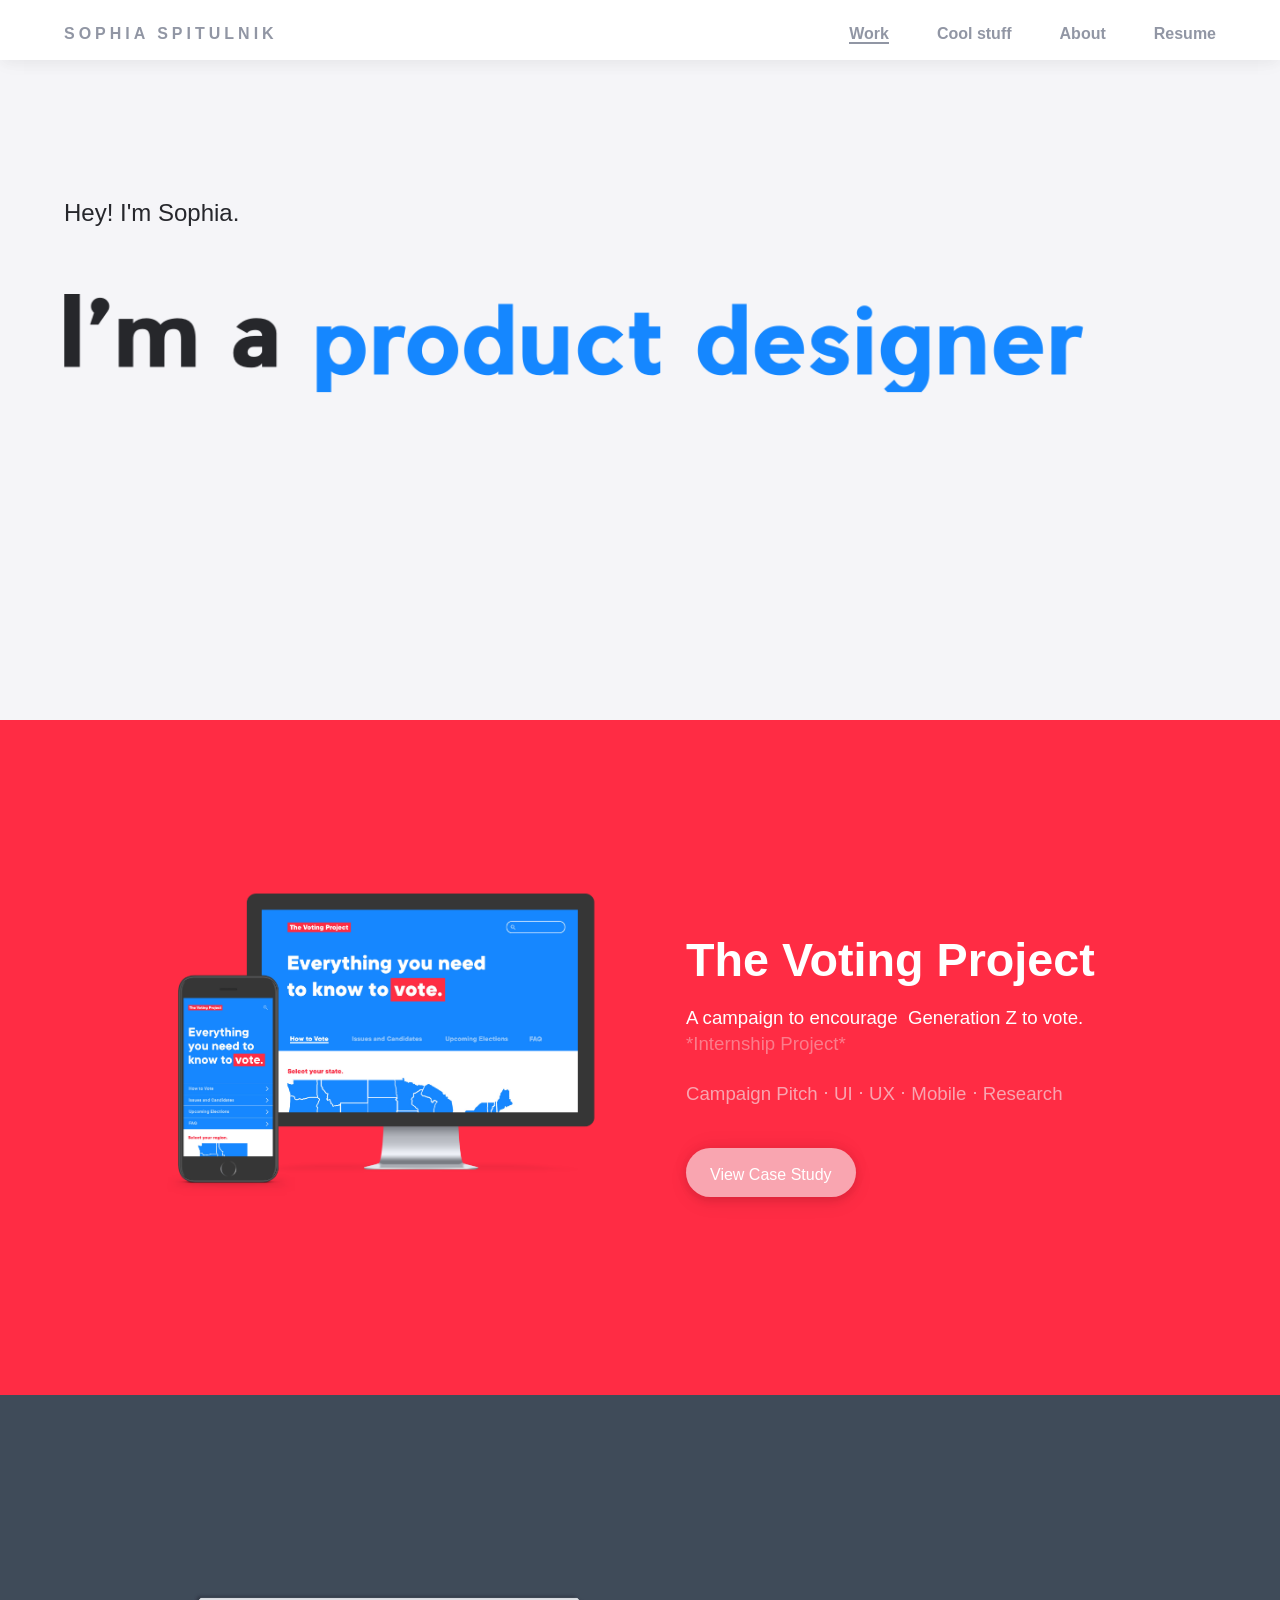
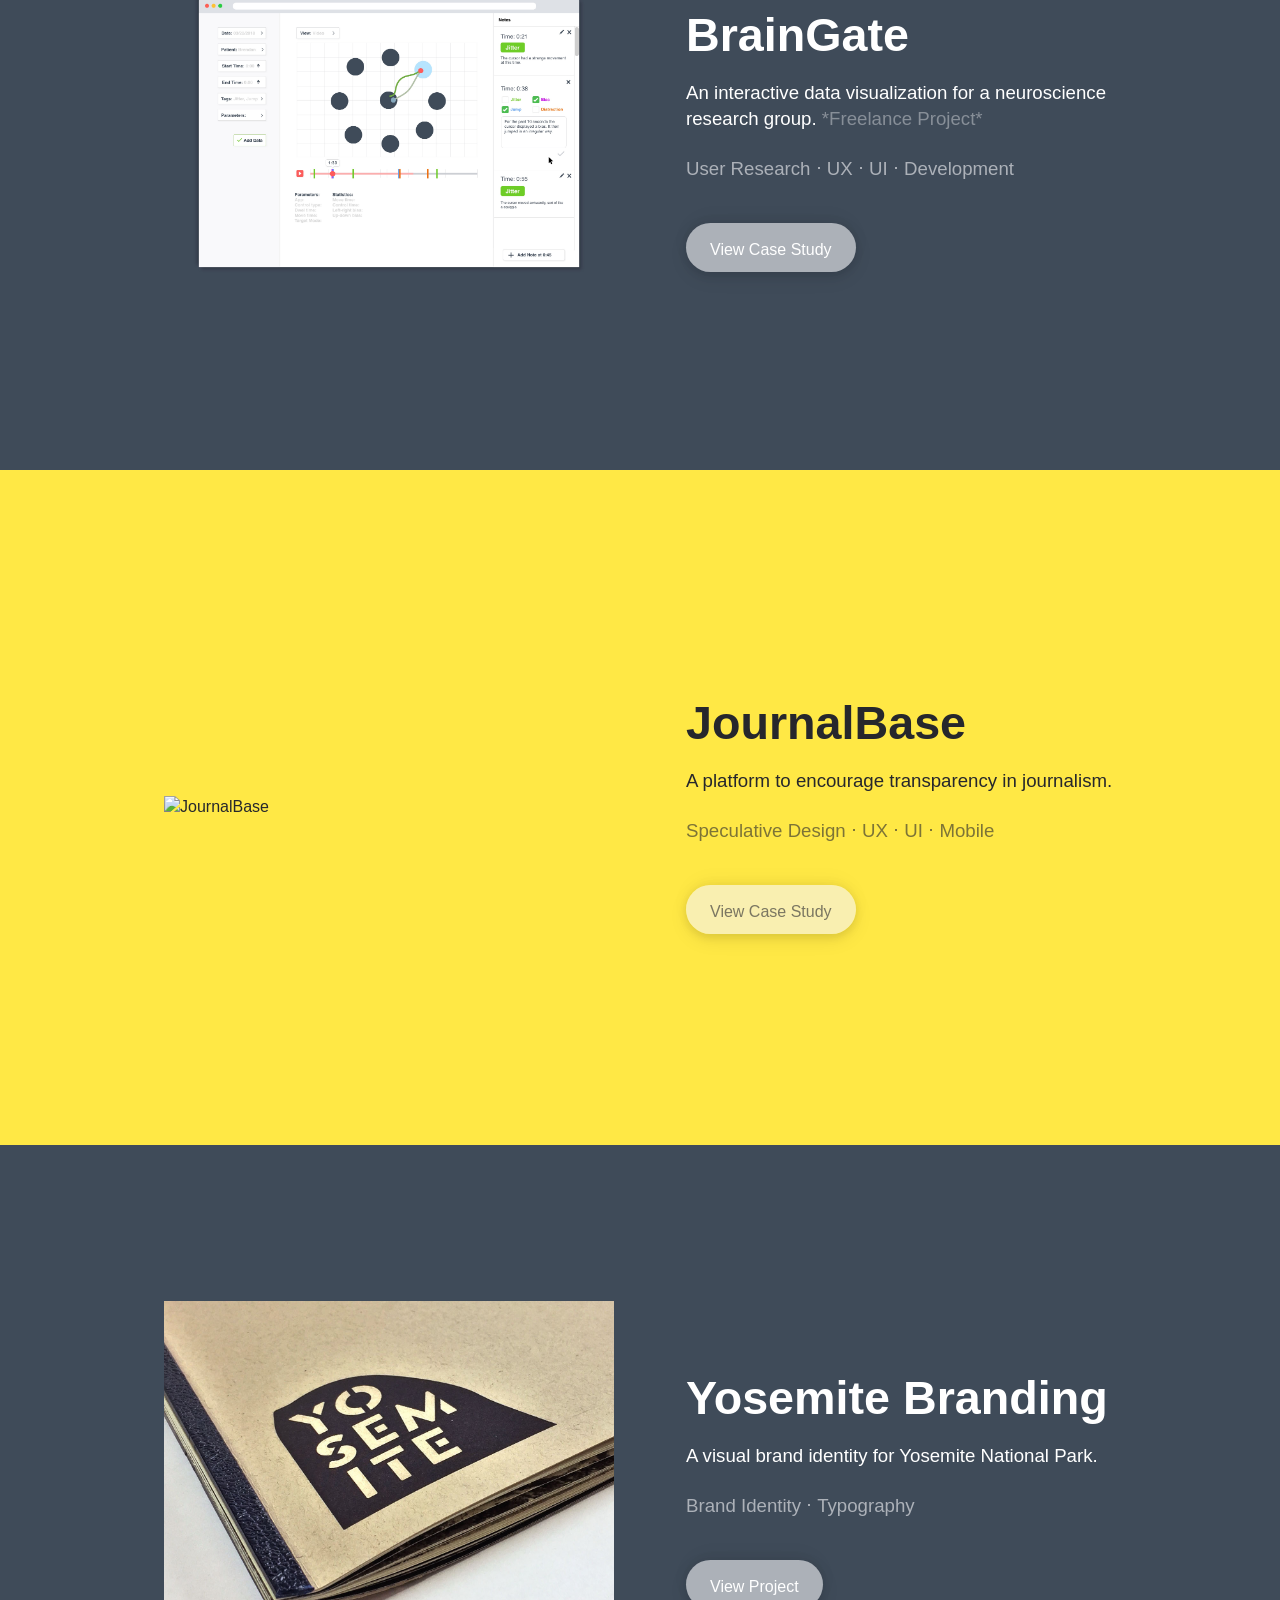
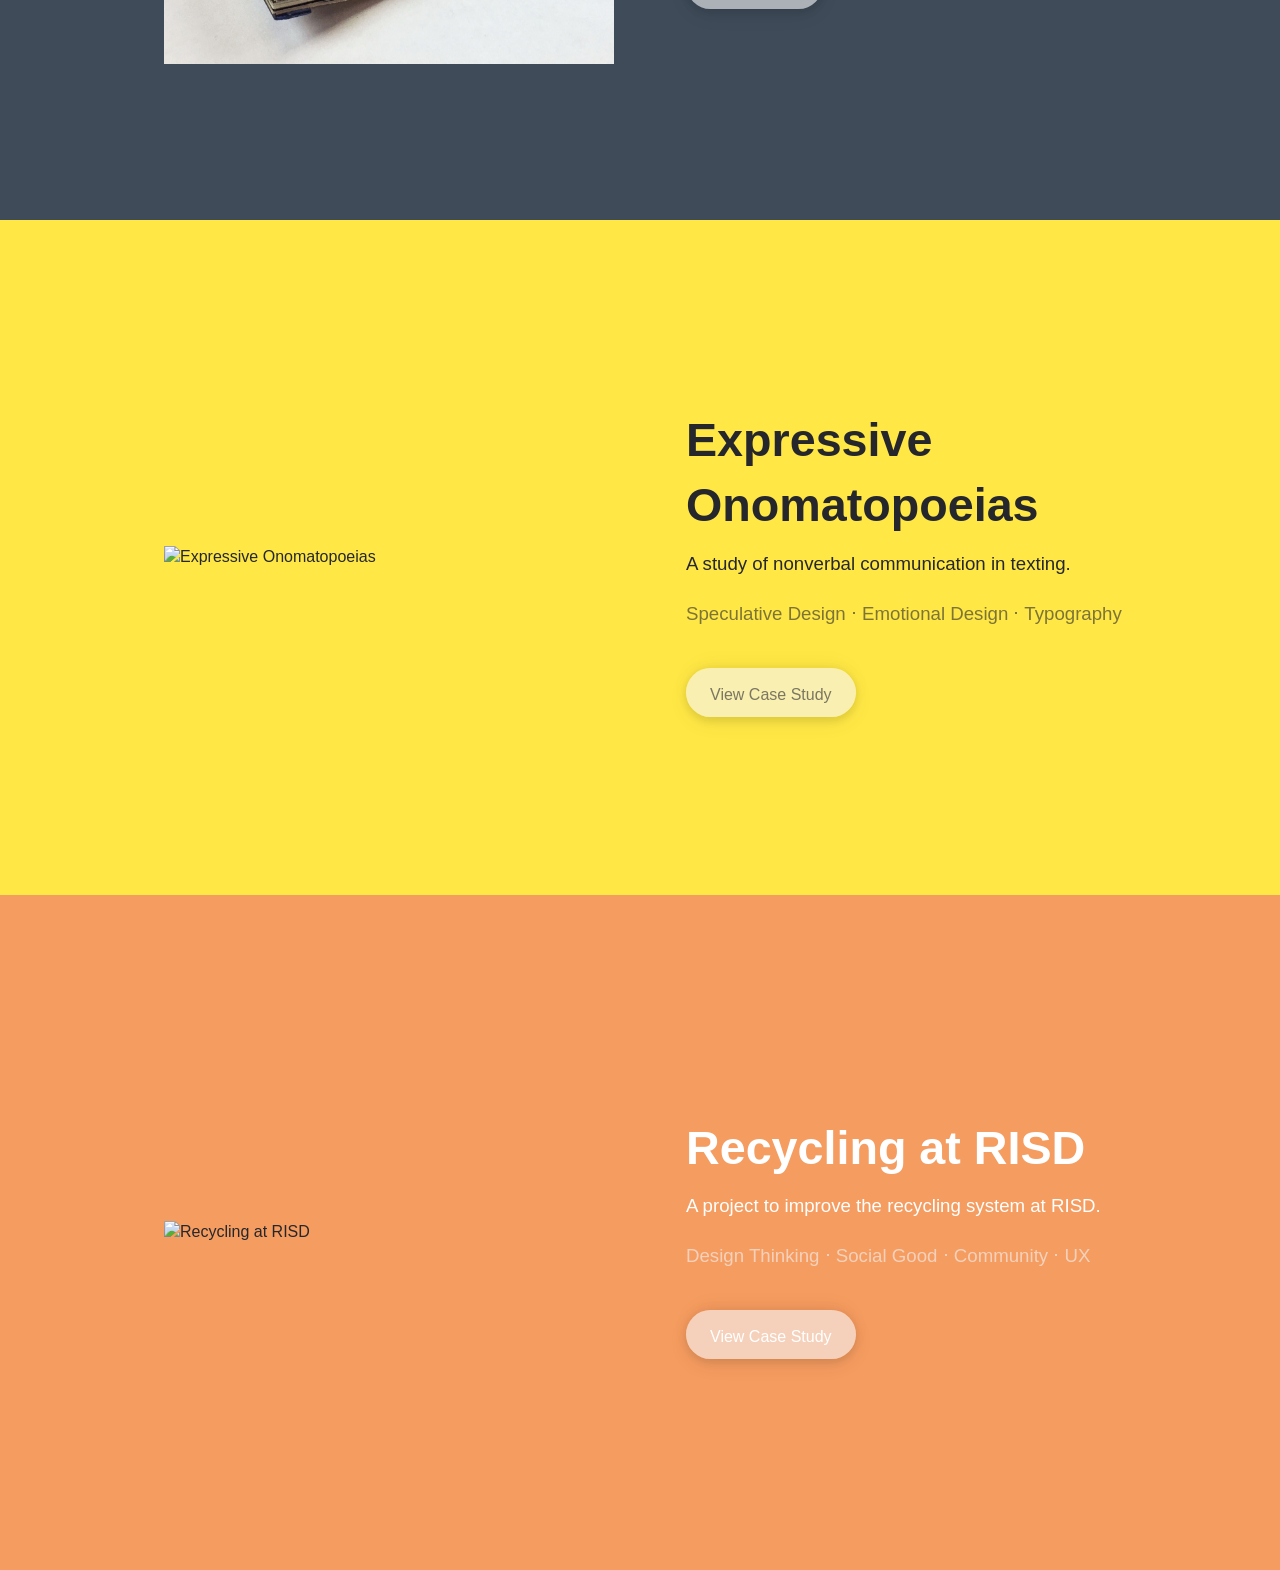
==== commit 6757f39c: "landing page updates" ====
--- a/index.html
+++ b/index.html
@@ -77,6 +77,32 @@
 					</div>
 				</div>
 			</div></a>
+			<a href="journalBase.html"><div class="projectPreview" style="z-index: 52; background-color: #FFE845;">
+				<div class="projectPreviewInside">
+					<img src="images/landingPageAssets/journalBasePreview.gif" alt="JournalBase">
+					<div class="previewDescription">
+						<h5 style="color: #26272C;">JournalBase</h5>
+						<h6 style="color: #26272C;">A platform to encourage transparency in journalism.</h6>
+						<h6 class="descriptiveWords" style="color: rgba(38, 39, 45, 0.6);">Speculative Design &#8901; UX &#8901; UI &#8901; Mobile</h6>
+						<div class="buttonContainer">
+							<div class="moreContentButton" style="color: rgba(38, 39, 45, 0.6);">View Case Study</div>
+						</div>
+					</div>
+				</div>
+			</div></a>
+			<a href="yosemite.pdf" target="_blank"><div class="projectPreview" style="z-index: 52; background-color: #3F4B59;">
+				<div class="projectPreviewInside">
+					<img src="images/landingPageAssets/yosemiteBrandingPreview.jpg" alt="Yosemite Branding">
+					<div class="previewDescription">
+						<h5>Yosemite Branding</h5>
+						<h6>A visual brand identity for Yosemite National Park.</h6>
+						<h6 class="descriptiveWords">Brand Identity &#8901; Typography</h6>
+						<div class="buttonContainer">
+							<div class="moreContentButton">View Project</div>
+						</div>
+					</div>
+				</div>
+			</div></a>
 			<a href="expressiveonomatopoeias.html"><div class="projectPreview" style="z-index: 52; background-color: #FFE845;">
 				<div class="projectPreviewInside">
 					<img src="images/landingPageAssets/OnomatopoeiaPreview.gif" alt="Expressive Onomatopoeias">
@@ -90,33 +116,7 @@
 					</div>
 				</div>
 			</div></a>
-			<a href="yosemite.pdf" target="_blank"><div class="projectPreview" style="z-index: 52; background-color: #3F4B59;">
-				<div class="projectPreviewInside">
-					<img src="images/landingPageAssets/yosemiteBrandingPreview.jpg" alt="Yosemite Branding">
-					<div class="previewDescription">
-						<h5>Yosemite Branding</h5>
-						<h6>A visual brand identity for Yosemite National Park.</h6>
-						<h6 class="descriptiveWords">Brand Identity &#8901; Typography</h6>
-						<div class="buttonContainer">
-							<div class="moreContentButton">View Project</div>
-						</div>
-					</div>
-				</div>
-			</div></a>
-			<a href="journalBase.html"><div class="projectPreview" style="z-index: 52; background-color: #FFE845;">
-				<div class="projectPreviewInside">
-					<img src="images/landingPageAssets/journalBasePreview.gif" alt="JournalBase">
-					<div class="previewDescription">
-						<h5 style="color: #26272C;">JournalBase</h5>
-						<h6 style="color: #26272C;">A platform to encourage transparency in journalism.</h6>
-						<h6 class="descriptiveWords" style="color: rgba(38, 39, 45, 0.6);">Speculative Design &#8901; UX &#8901; UI &#8901; Mobile</h6>
-						<div class="buttonContainer">
-							<div class="moreContentButton" style="color: rgba(38, 39, 45, 0.6);">View Case Study</div>
-						</div>
-					</div>
-				</div>
-			</div></a>
-			<a id="comingSoonMobil"><div class="projectPreview" style="z-index: 52; background-color: #6BE4B1;">
+			<!-- <a id="comingSoonMobil"><div class="projectPreview" style="z-index: 52; background-color: #6BE4B1;">
 				<div class="projectPreviewInside">
 					<img src="images/landingPageAssets/unfinishedPreview.jpg" alt="Unfinished Ideas Platform">
 					<div class="previewDescription">
@@ -124,7 +124,7 @@
 						<h6>A community to find collaborators and receive feedback on projects.</h6>
 						<h6 class="descriptiveWords">Mobile &#8901; UI &#8901; UX &#8901; Entrepreneurship &#8901; Business Plan</h6>
 						<h6>Write-up Coming Soon!</h6>
-						<!-- <div class="overlay"><h5>Coming Soon!</h5></div> -->
+						<div class="overlay"><h5>Coming Soon!</h5></div>
 					</div>
 				</div>
 			</div></a>
@@ -138,7 +138,7 @@
 						<h6>Write-up Coming Soon!</h6>
 					</div>
 				</div>
-			</div></a>
+			</div></a> -->
 			<a href="recycle.pdf" target="_blank"><div class="projectPreview" style="z-index: 52; background-color: #F59C60;">
 				<div class="projectPreviewInside">
 					<img src="images/landingPageAssets/recyclingPreview.jpg" alt="Recycling at RISD">
--- a/styles.css
+++ b/styles.css
@@ -1401,6 +1401,10 @@
 		width: 90%;
 	}
 
+	#introHello {
+		margin-bottom: 64px;
+	}
+
 	.introBackground {
 		width: 100%; 
 		height: 100%; 
@@ -1736,6 +1740,10 @@
 	main h3, main h4, main p, #introMessage, img {
 		padding-left: 24px;
 		padding-right: 24px;
+	}
+
+	#introHello {
+		margin-bottom: 64px;
 	}
 
 	.hideMobile {
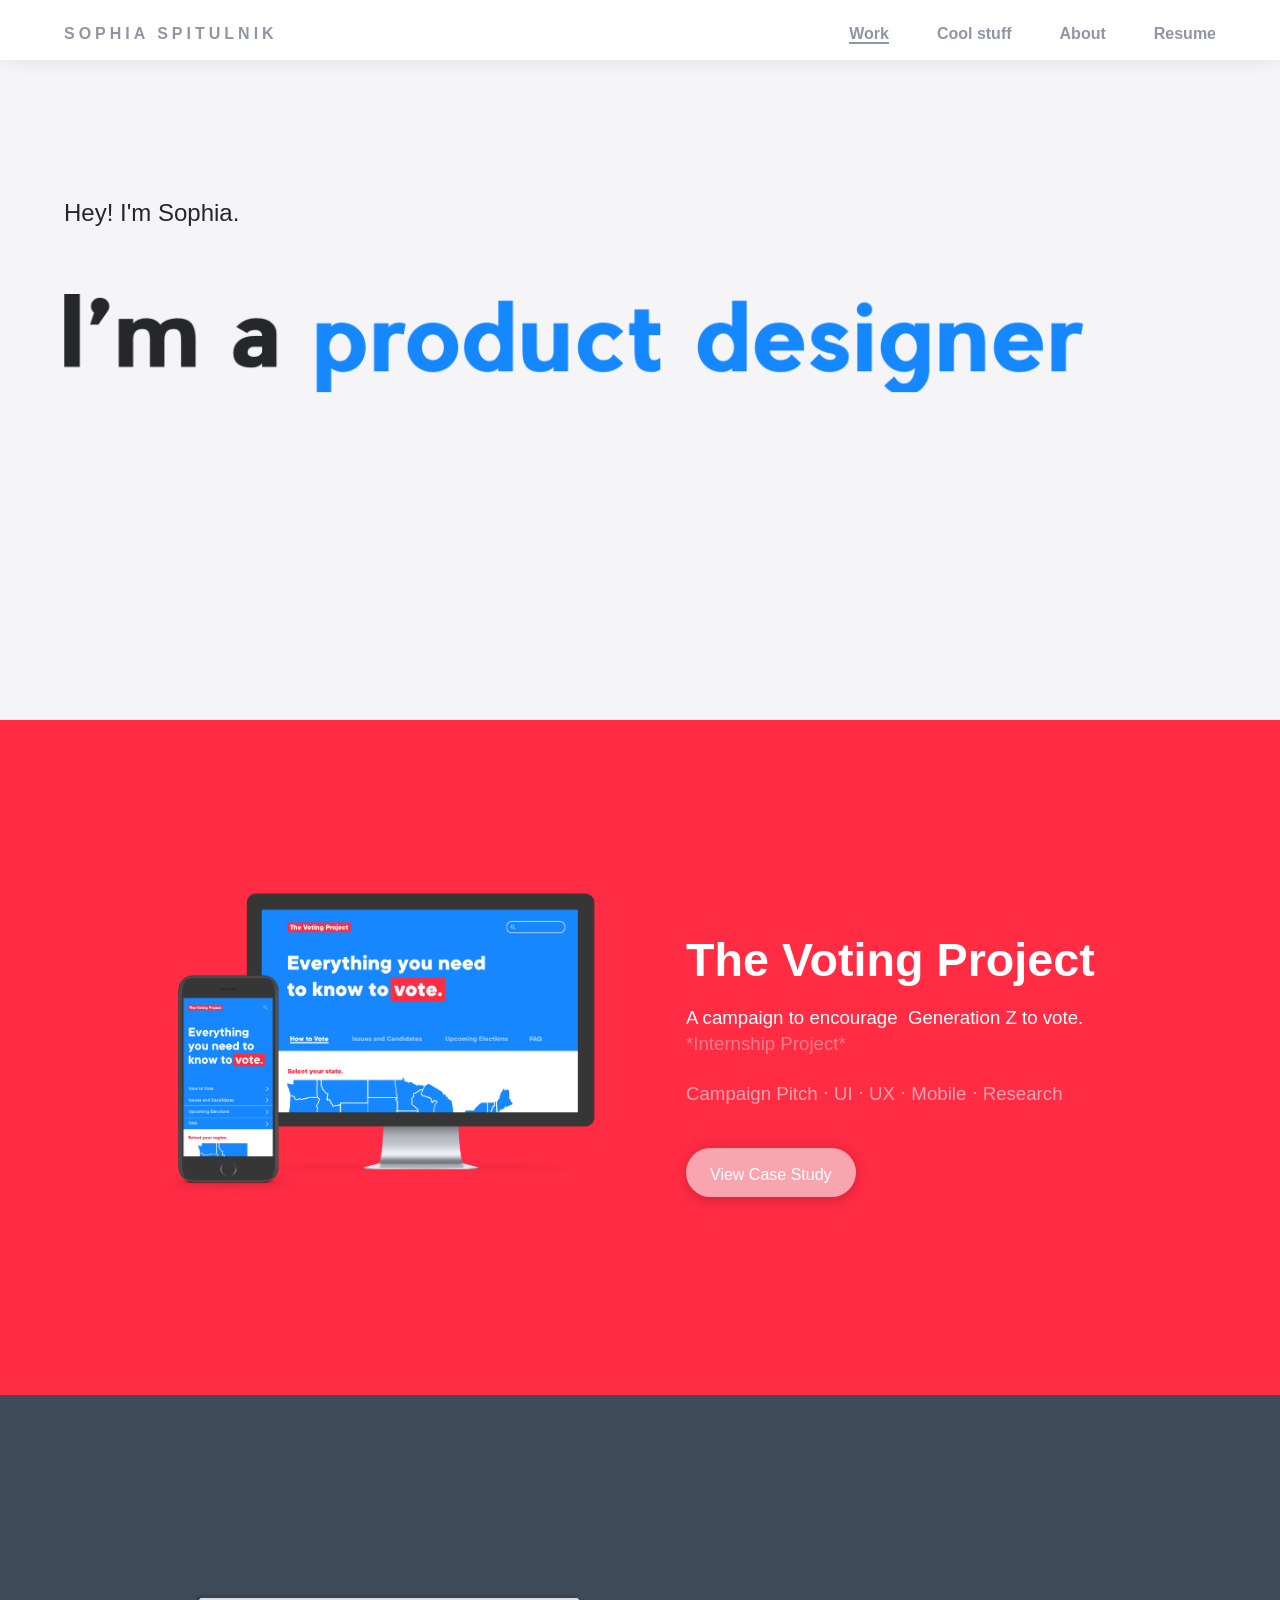
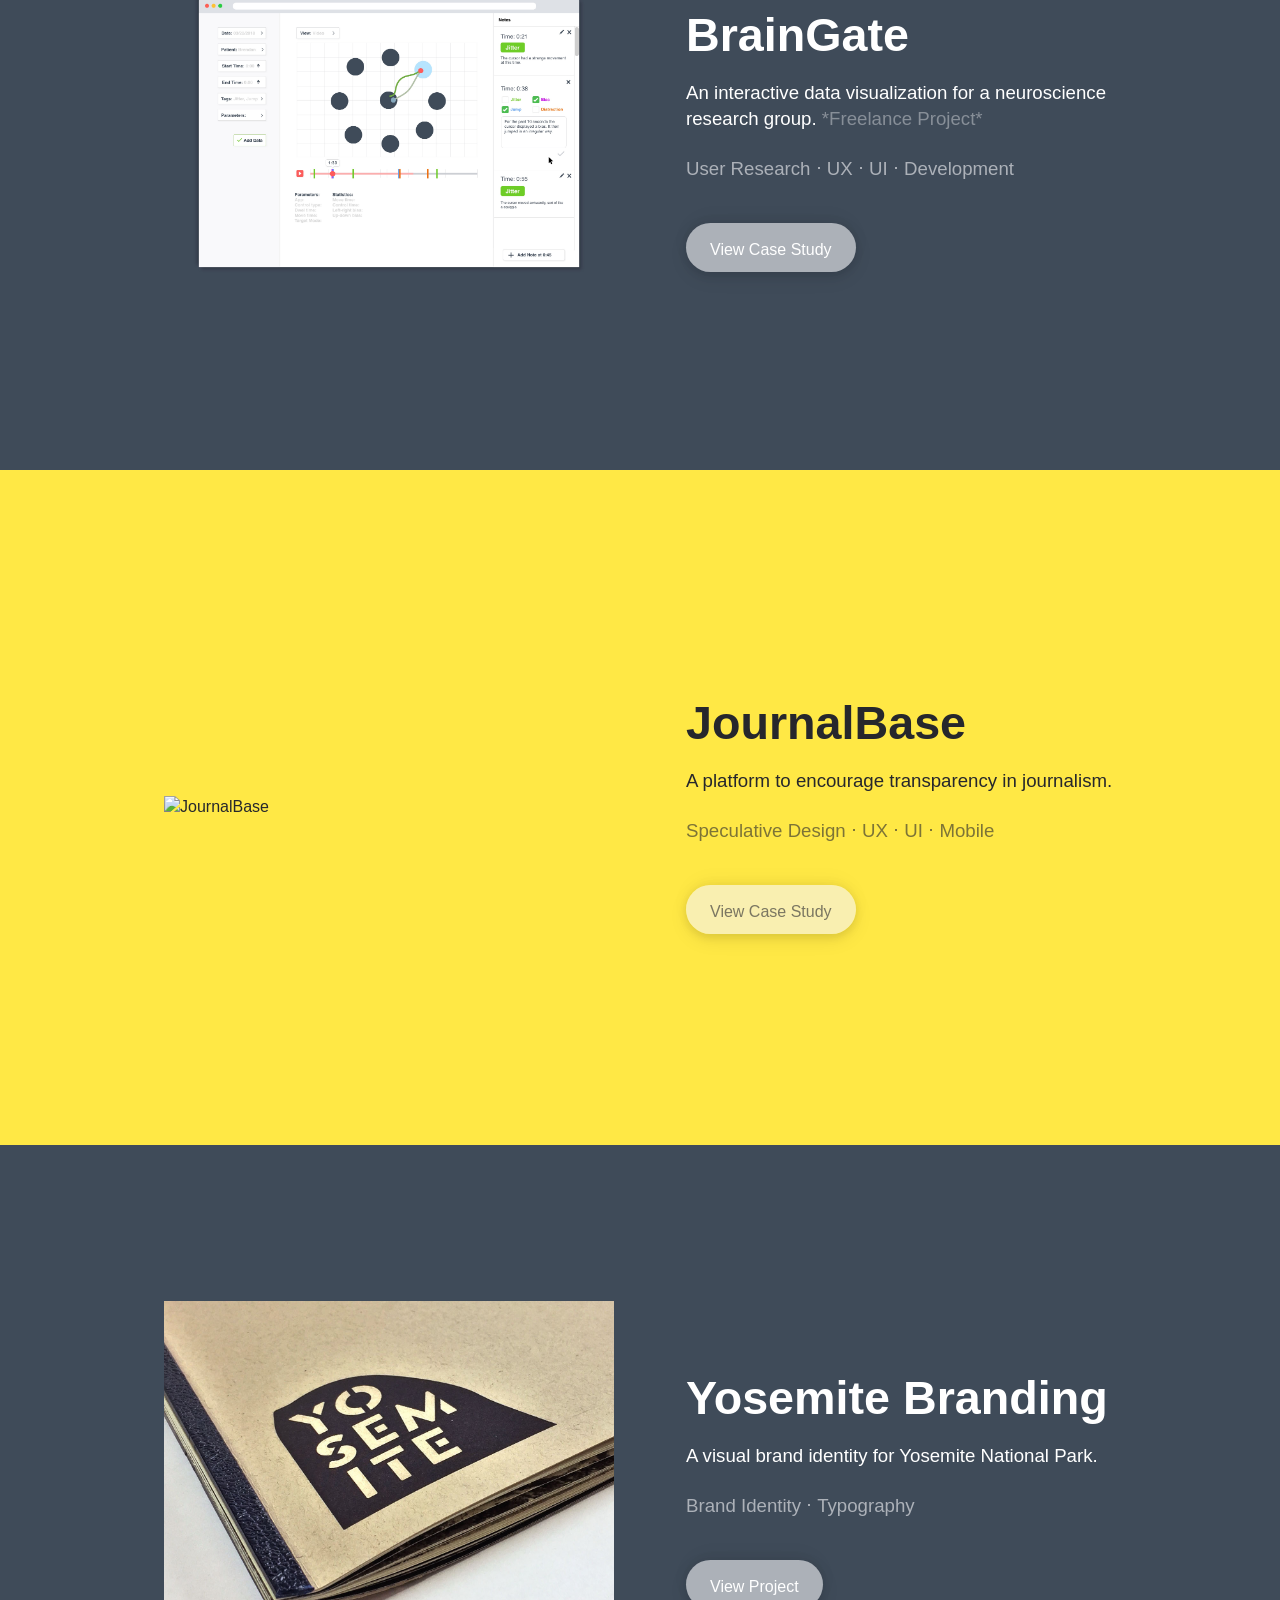
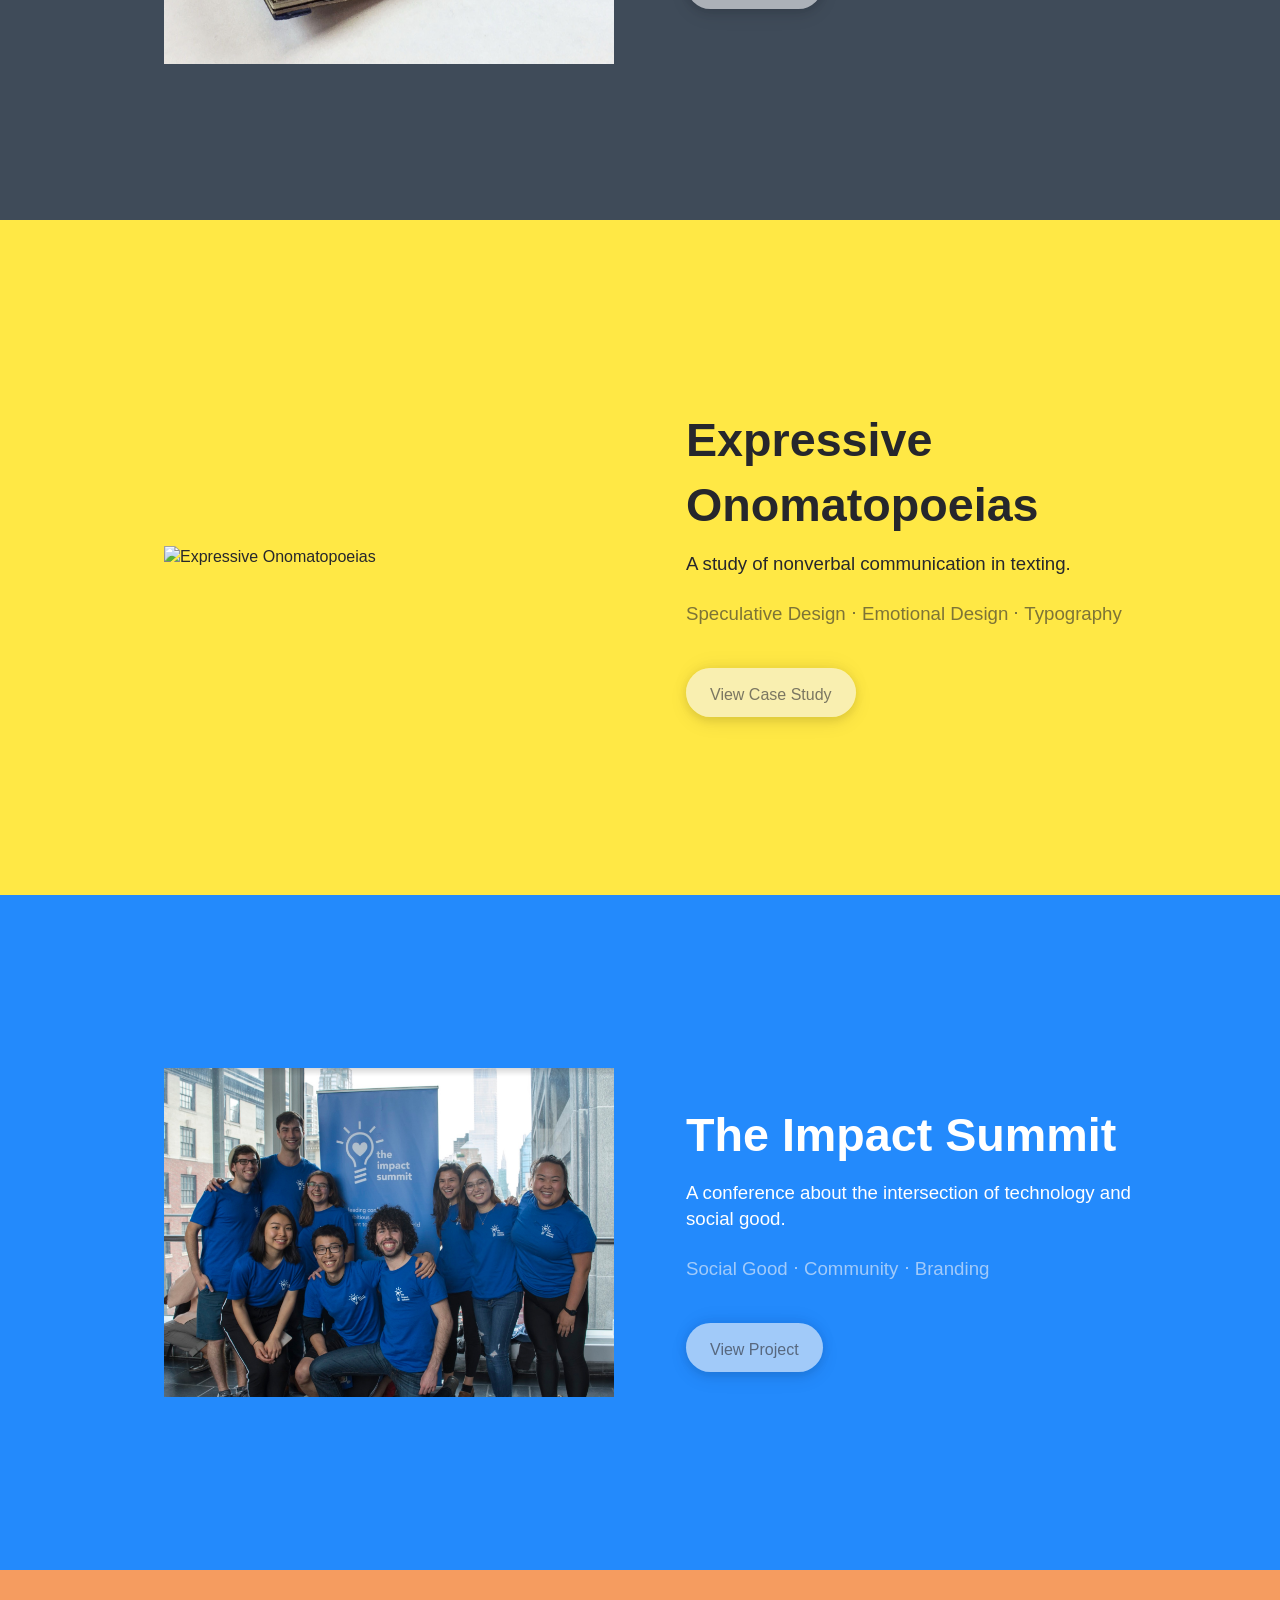
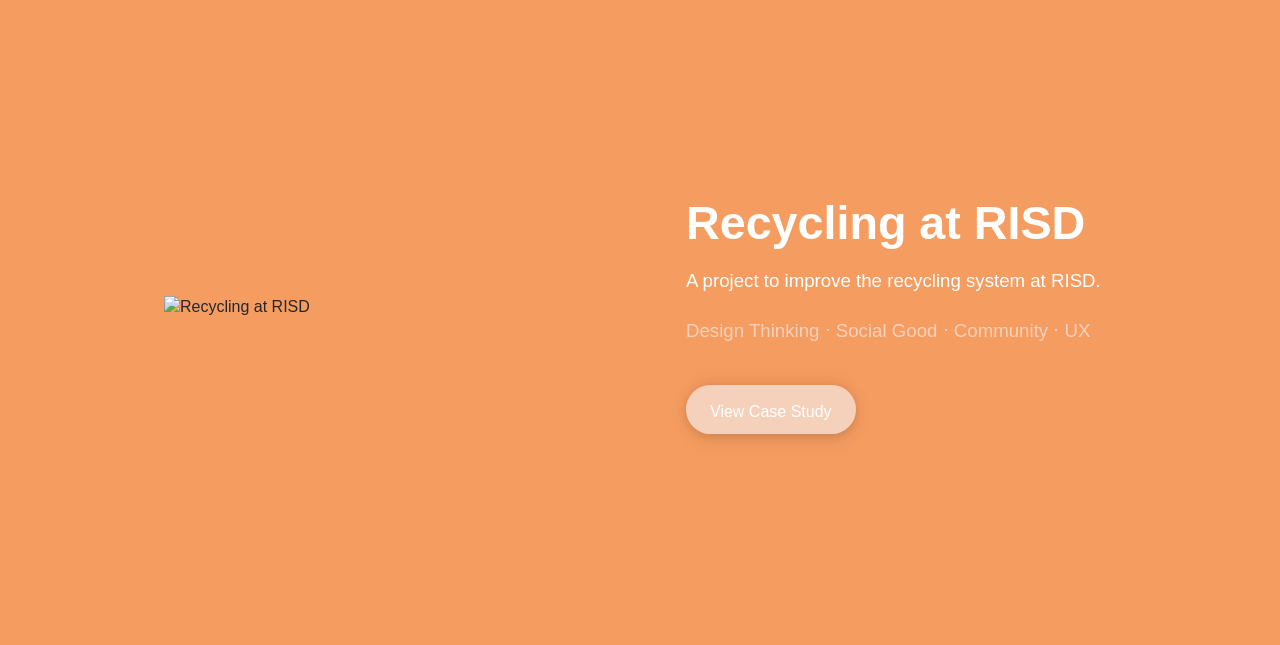
==== commit 4b574e67: "impact summit" ====
--- a/index.html
+++ b/index.html
@@ -127,18 +127,20 @@
 						<div class="overlay"><h5>Coming Soon!</h5></div>
 					</div>
 				</div>
-			</div></a>
-			<a href="" target="_blank"><div class="projectPreview" style="z-index: 52; background-color: #238AFC;">
+			</div></a> -->
+			<a href="impactSummit.html" target="_blank"><div class="projectPreview" style="z-index: 52; background-color: #238AFC;">
 				<div class="projectPreviewInside">
 					<img src="images/landingPageAssets/impactSummitTeam.jpeg" alt="The Impact Summit">
 					<div class="previewDescription">
 						<h5>The Impact Summit</h5>
 						<h6>A conference about the intersection of technology and social good.</h6>
 						<h6 class="descriptiveWords">Social Good &#8901; Community &#8901; Branding</h6>
-						<h6>Write-up Coming Soon!</h6>
-					</div>
-				</div>
-			</div></a> -->
+						<div class="buttonContainer">
+							<div class="moreContentButton" style="color: rgba(38, 39, 45, 0.6);">View Project</div>
+						</div>
+					</div>
+				</div>
+			</div></a>
 			<a href="recycle.pdf" target="_blank"><div class="projectPreview" style="z-index: 52; background-color: #F59C60;">
 				<div class="projectPreviewInside">
 					<img src="images/landingPageAssets/recyclingPreview.jpg" alt="Recycling at RISD">
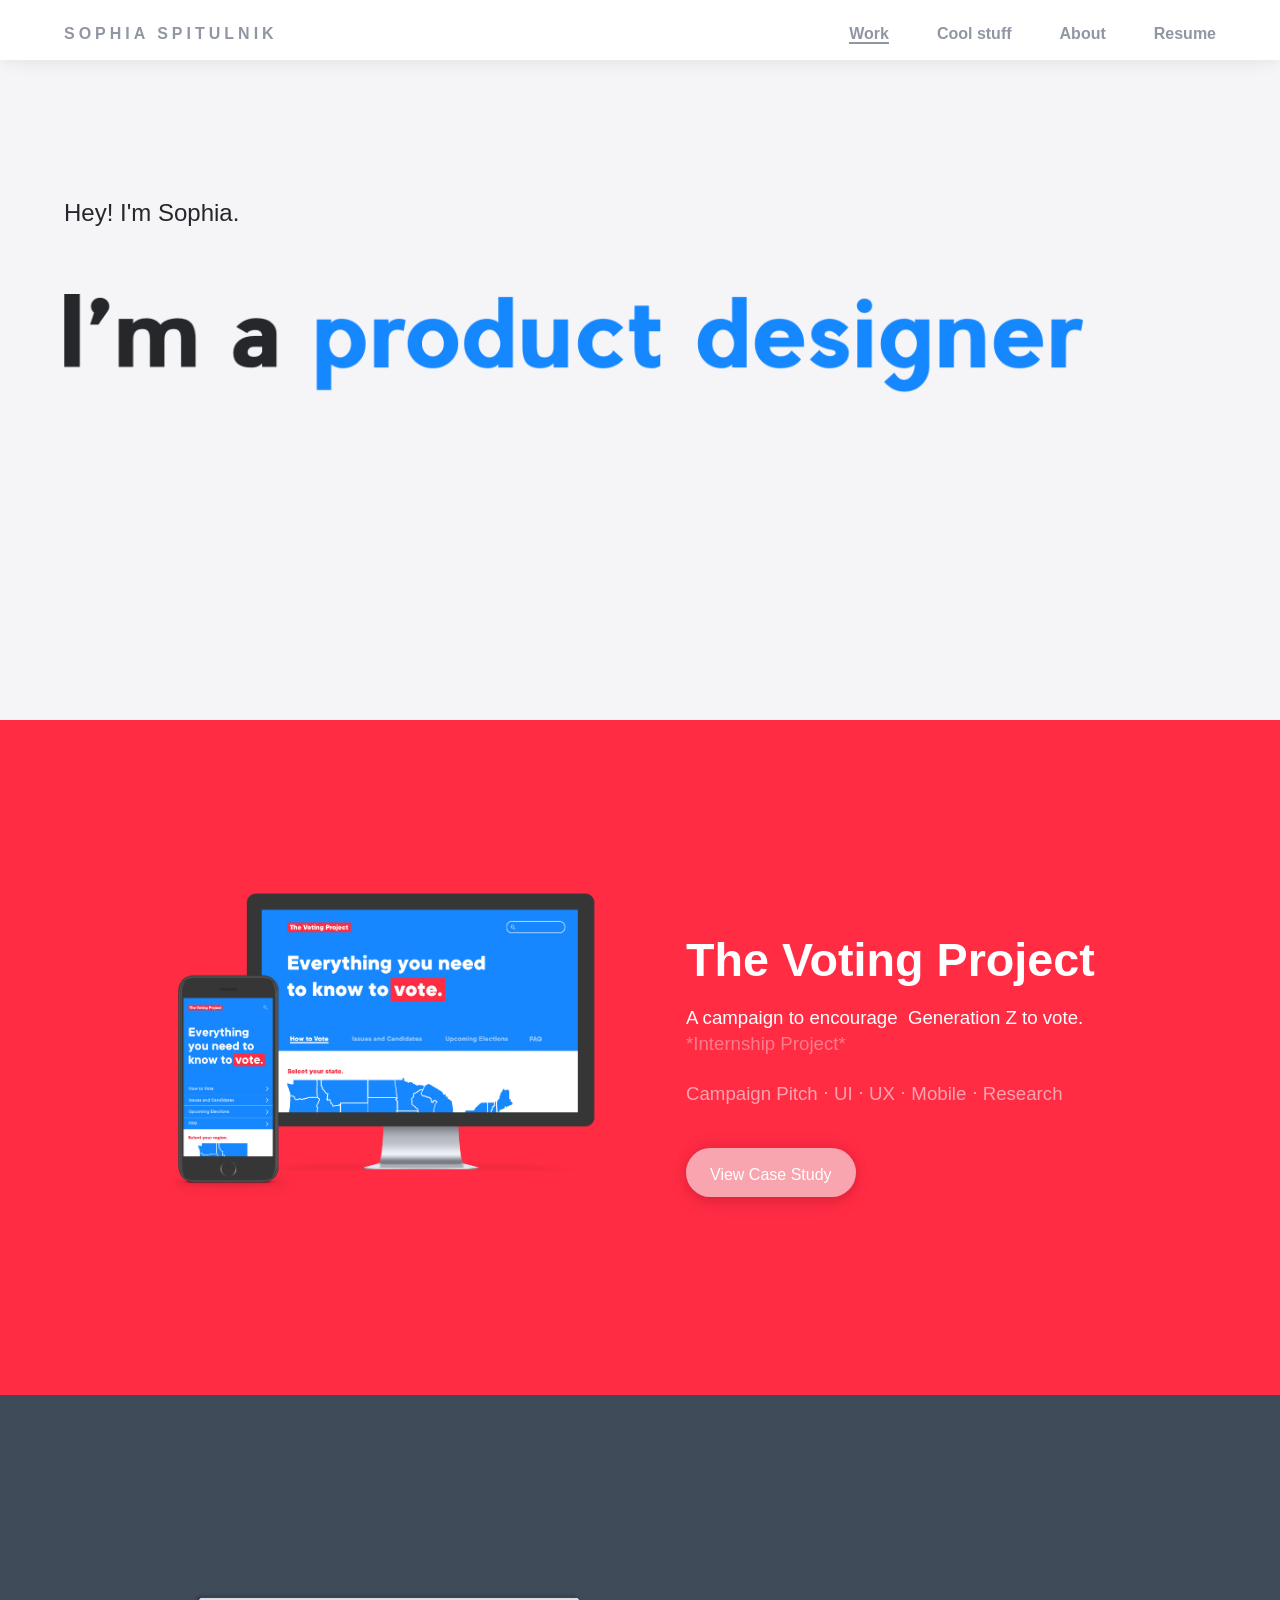
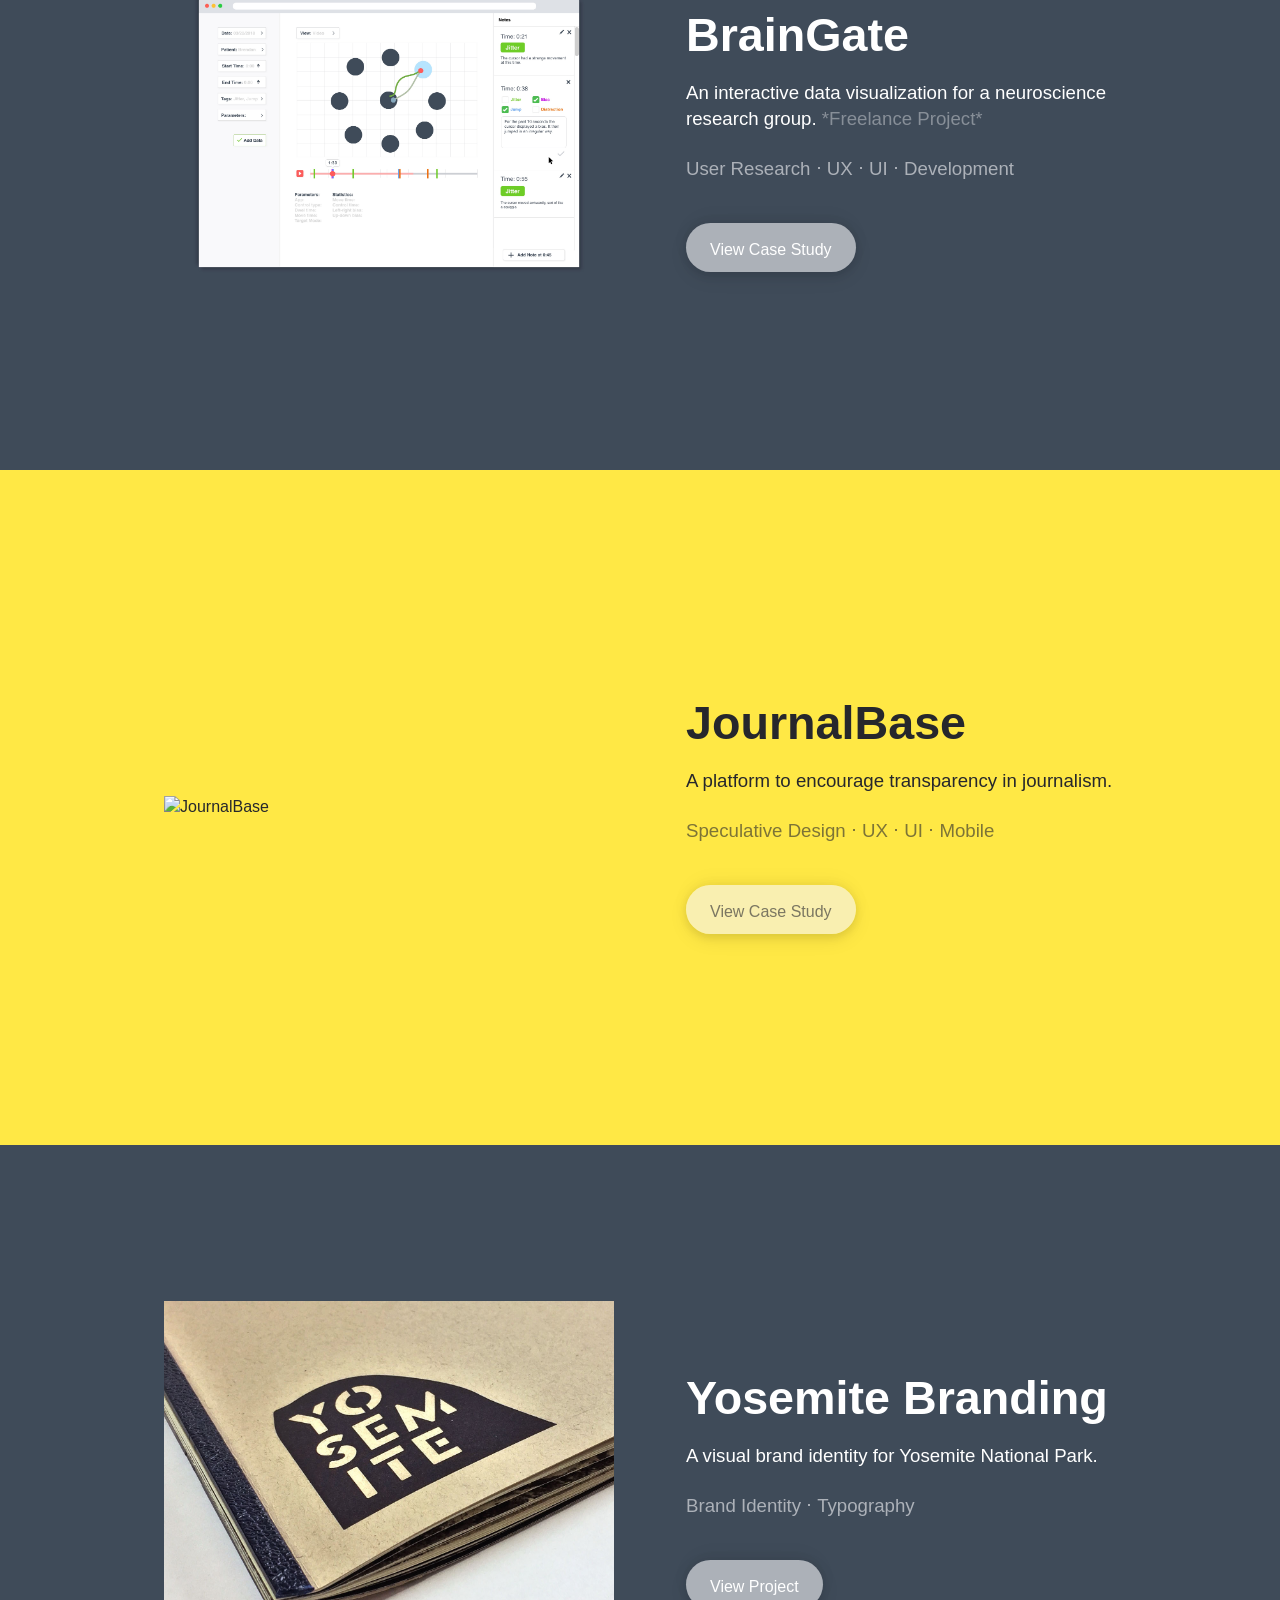
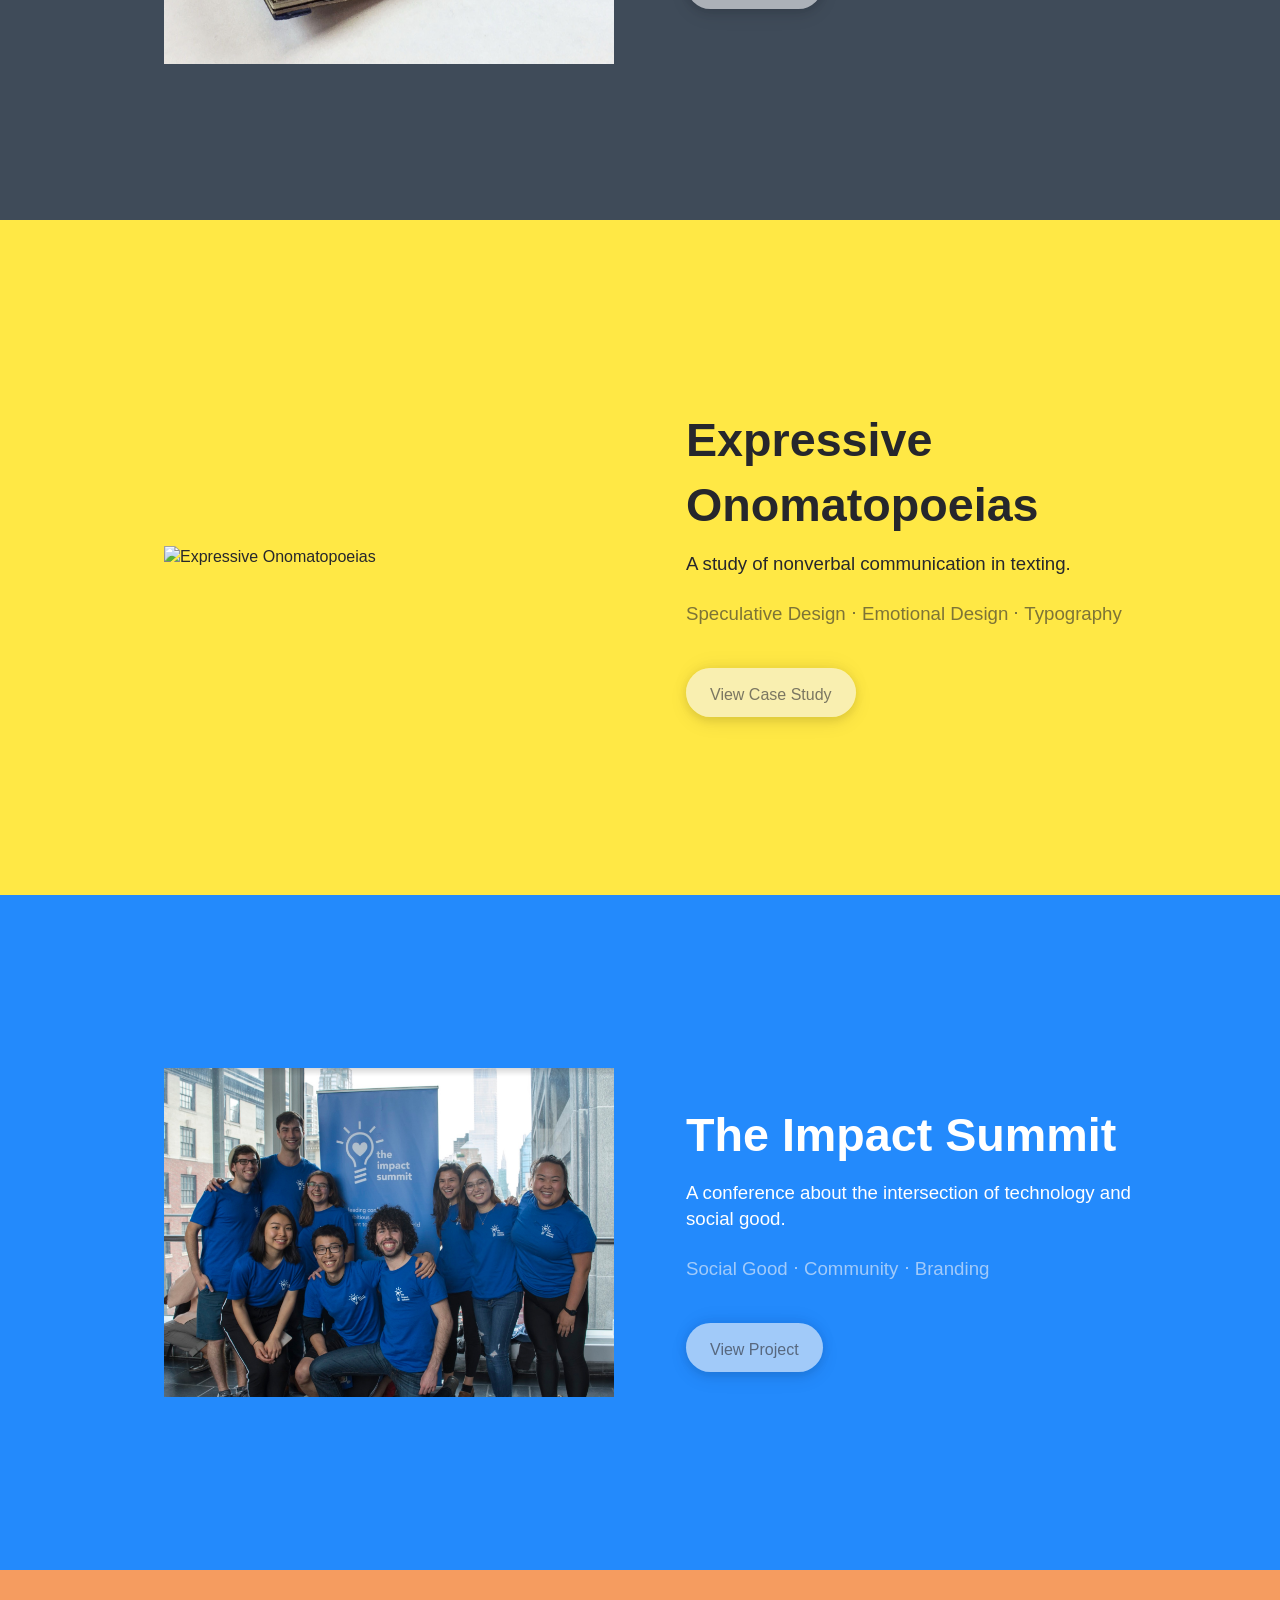
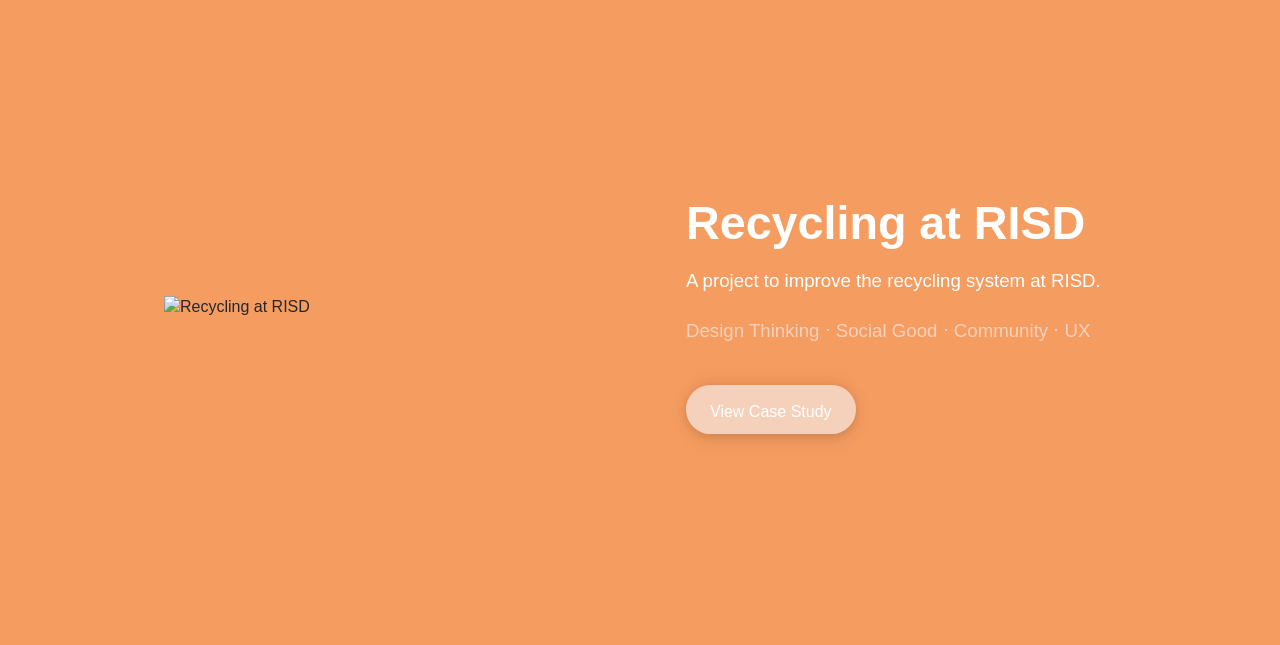
==== commit b4bc3c01: "impact summit link" ====
--- a/index.html
+++ b/index.html
@@ -128,7 +128,7 @@
 					</div>
 				</div>
 			</div></a> -->
-			<a href="impactSummit.html" target="_blank"><div class="projectPreview" style="z-index: 52; background-color: #238AFC;">
+			<a href="impactSummit.html"><div class="projectPreview" style="z-index: 52; background-color: #238AFC;">
 				<div class="projectPreviewInside">
 					<img src="images/landingPageAssets/impactSummitTeam.jpeg" alt="The Impact Summit">
 					<div class="previewDescription">
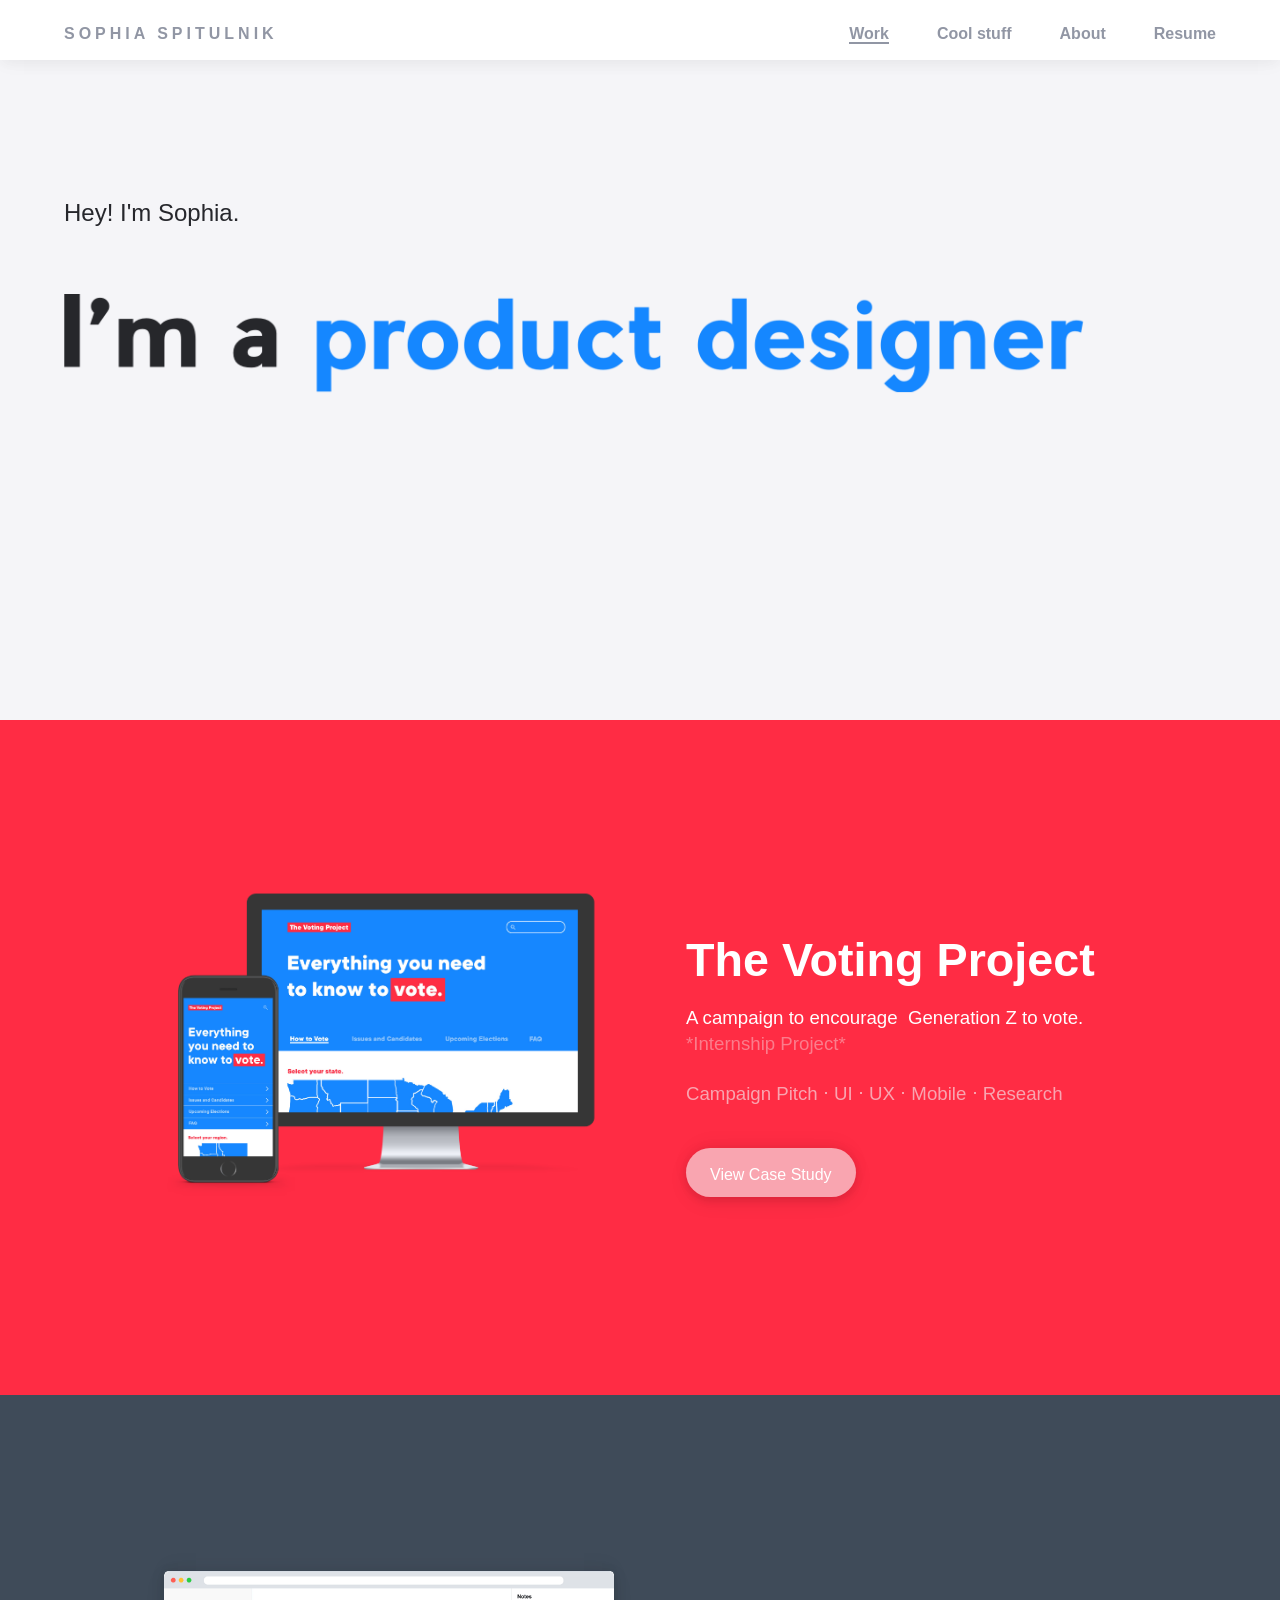
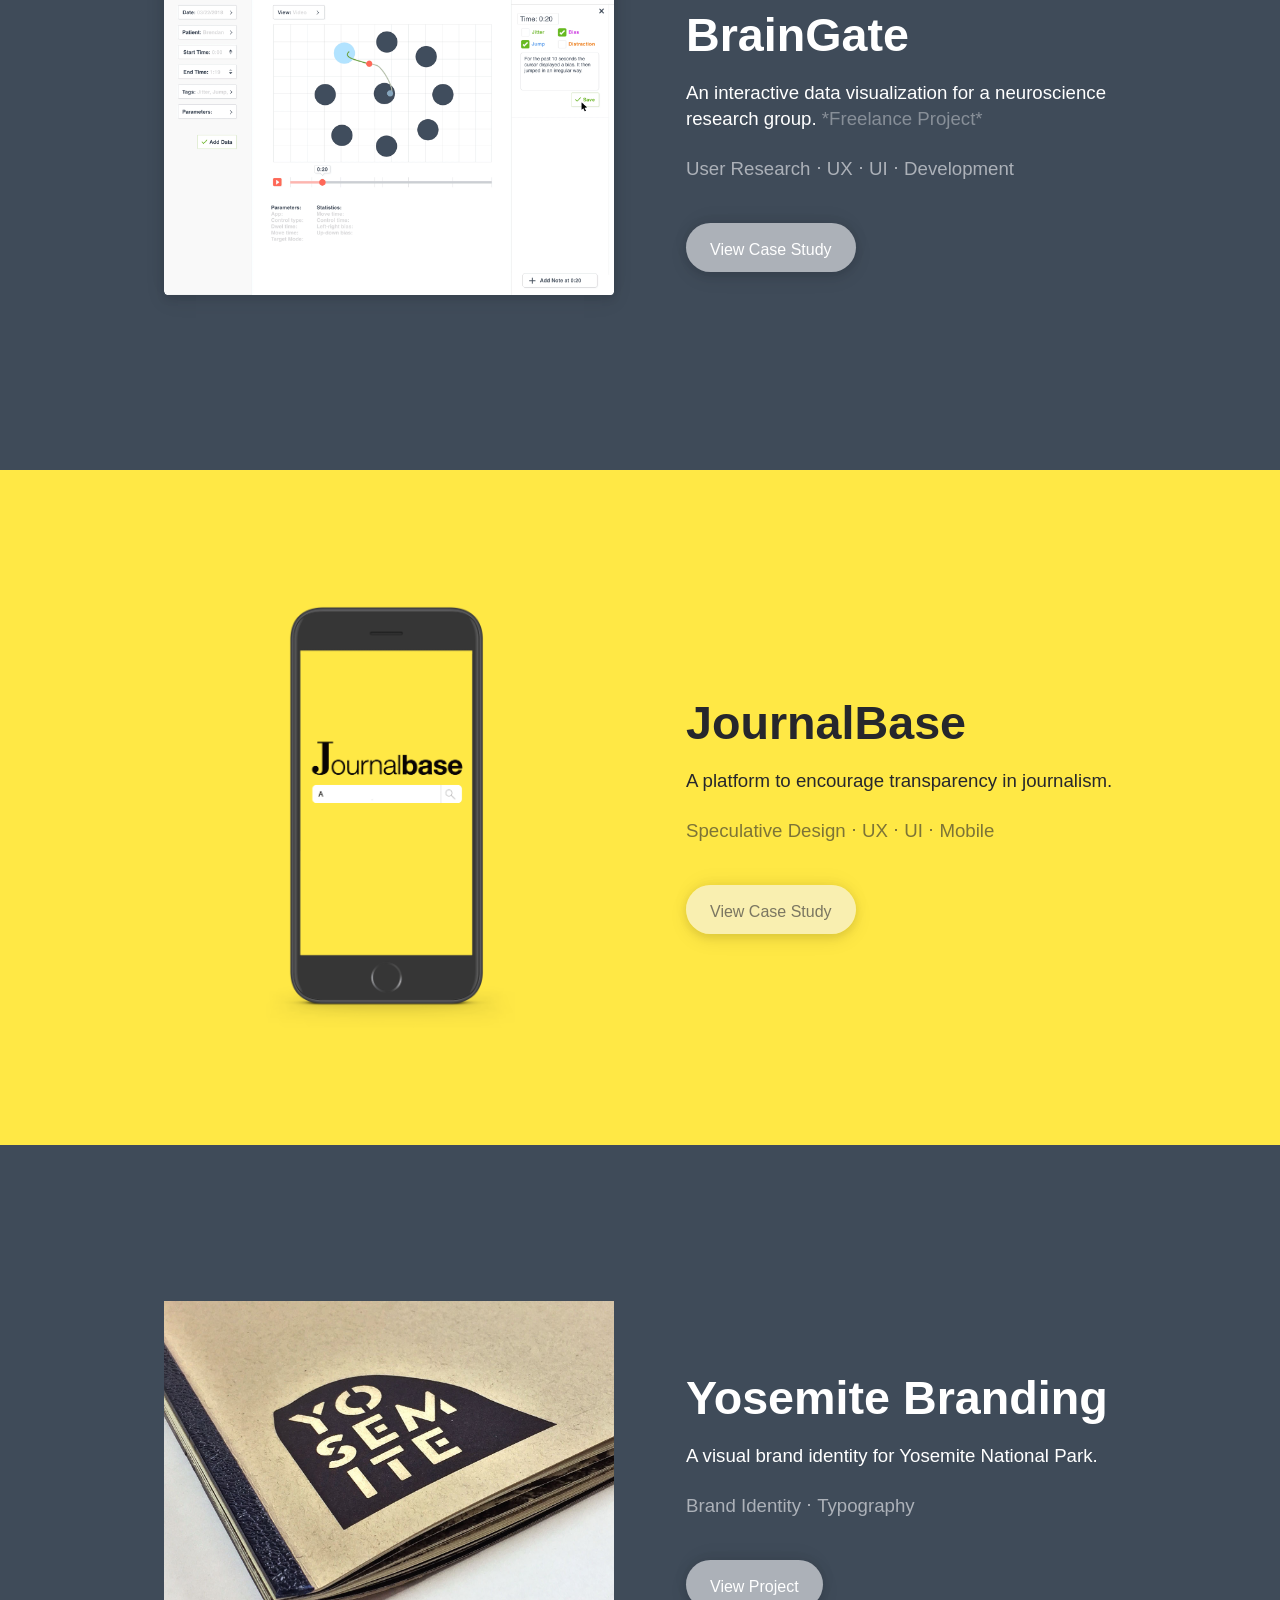
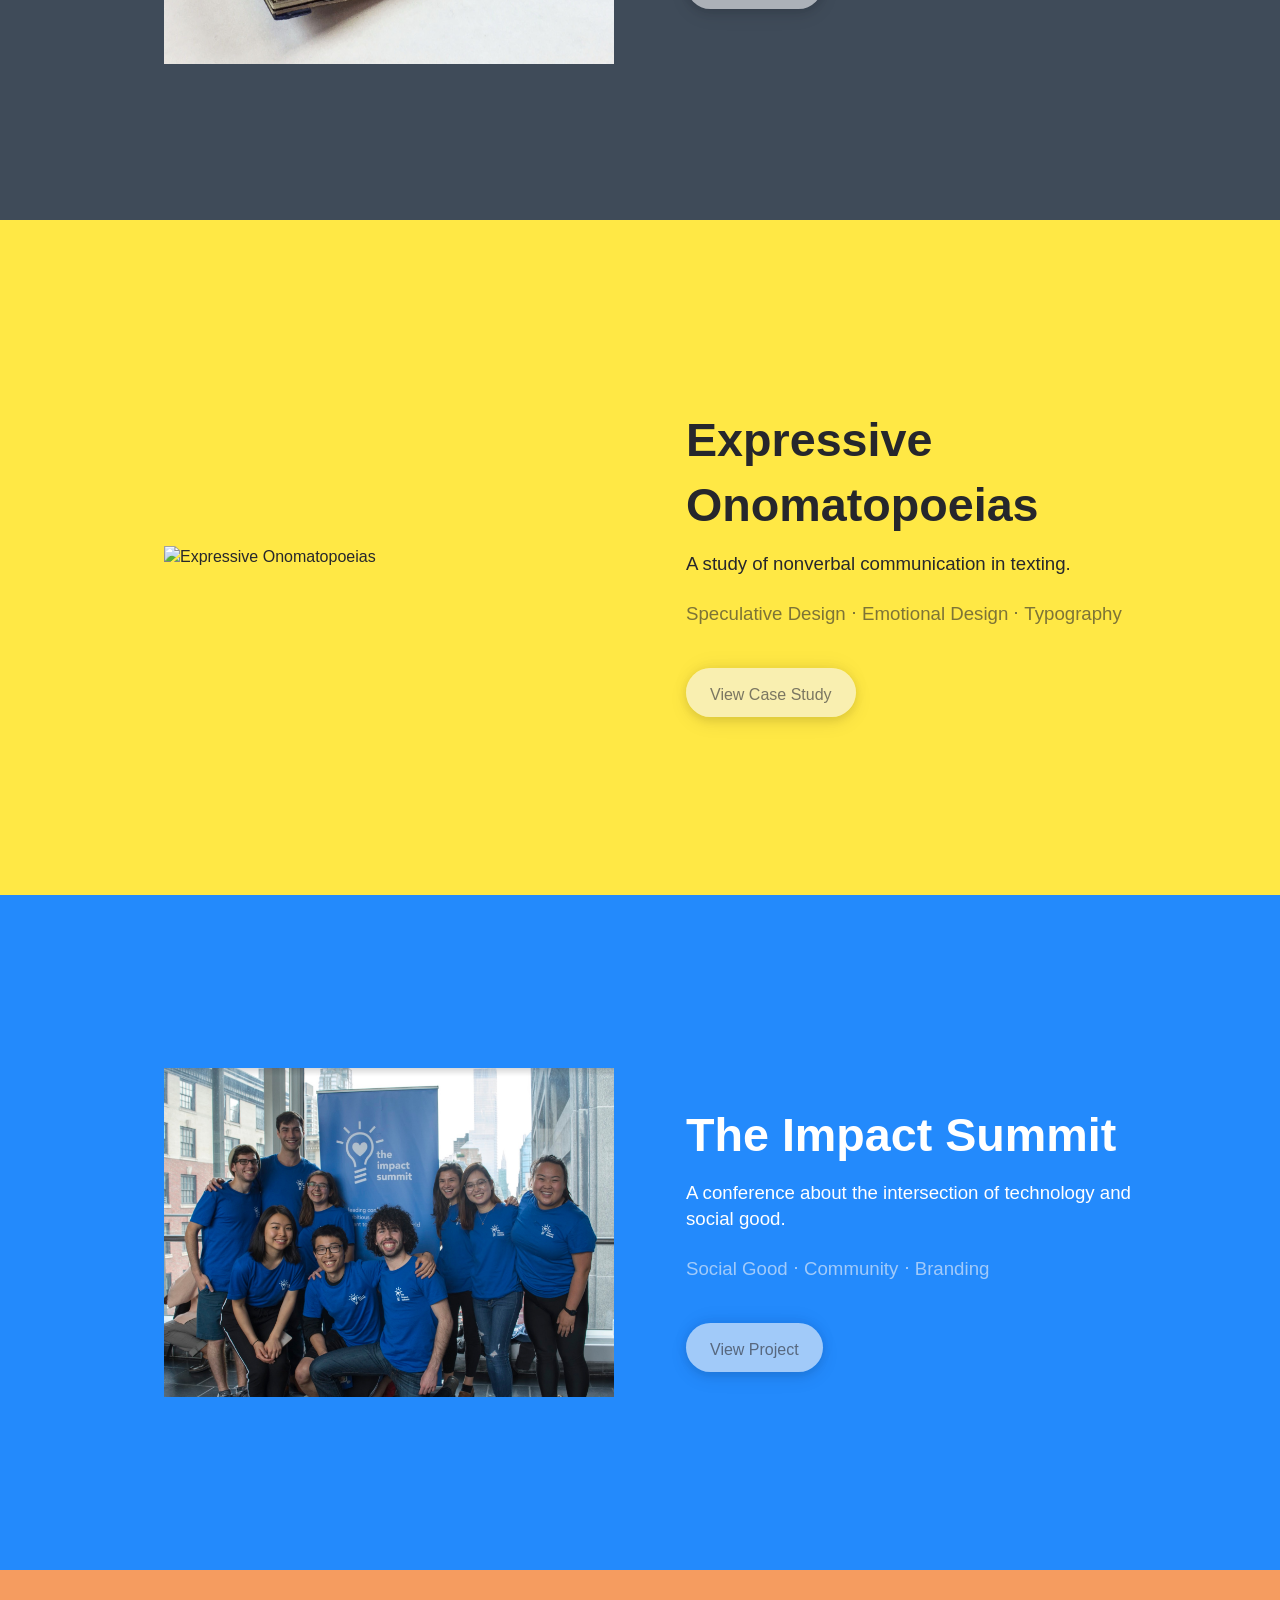
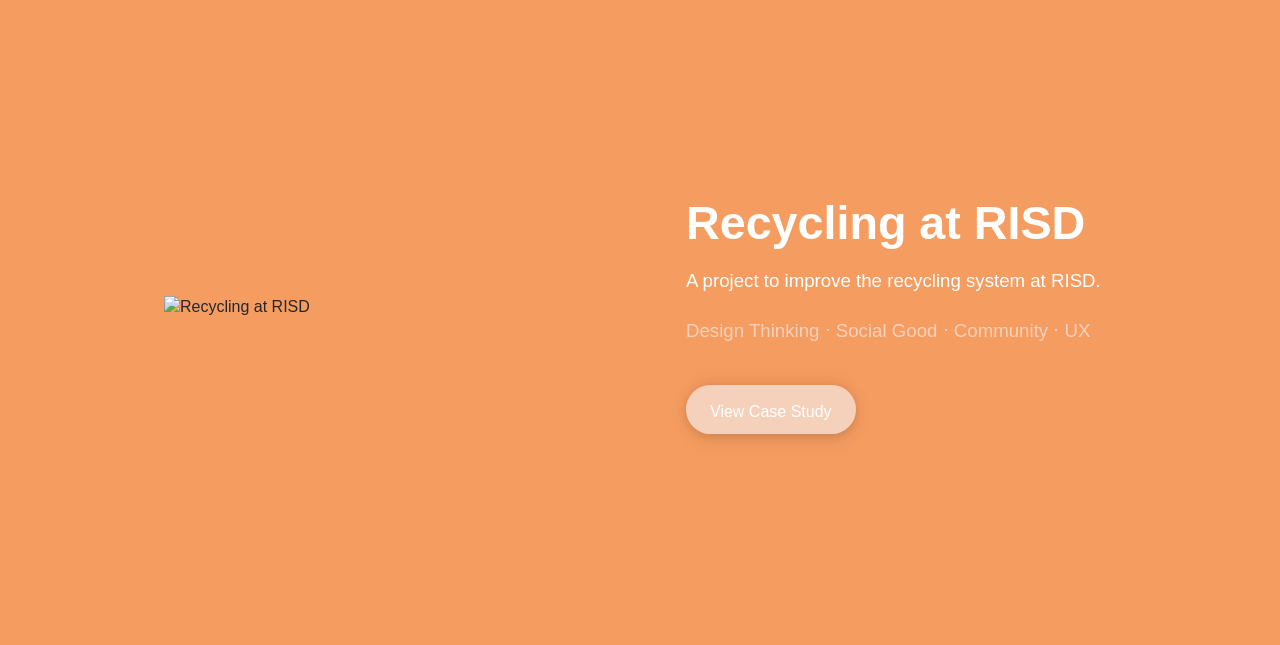
==== commit de1027a8: "landing Page gif and journalBase user flow" ====
--- a/index.html
+++ b/index.html
@@ -66,7 +66,7 @@
 			</div></a>
 			<a href="braingatedatavis.html"><div class="projectPreview" style="z-index: 52; background-color: #3F4B59;">
 				<div class="projectPreviewInside">
-					<img src="images/landingPageAssets/brainGatePreview.jpg" alt="BrainGate Data Visualization">
+					<img src="images/landingPageAssets/brainGatePreview.gif" alt="BrainGate Data Visualization" style="	box-shadow: 0 4px 8px 0 rgba(0, 0, 0, 0.08), 0 6px 20px 0 rgba(0, 0, 0, 0.07), 0 -4px 8px 0 rgba(0, 0, 0, 0.02), 0 -6px 20px 0 rgba(0, 0, 0, 0.03); padding: 0px; margin-right: 24px; margin-left: 24px;">
 					<div class="previewDescription">
 						<h5>BrainGate</h5>
 						<h6>An interactive data visualization for a neuroscience research group. <span style="color: rgba(245, 245, 248, .4)">*Freelance Project*</span></h6>
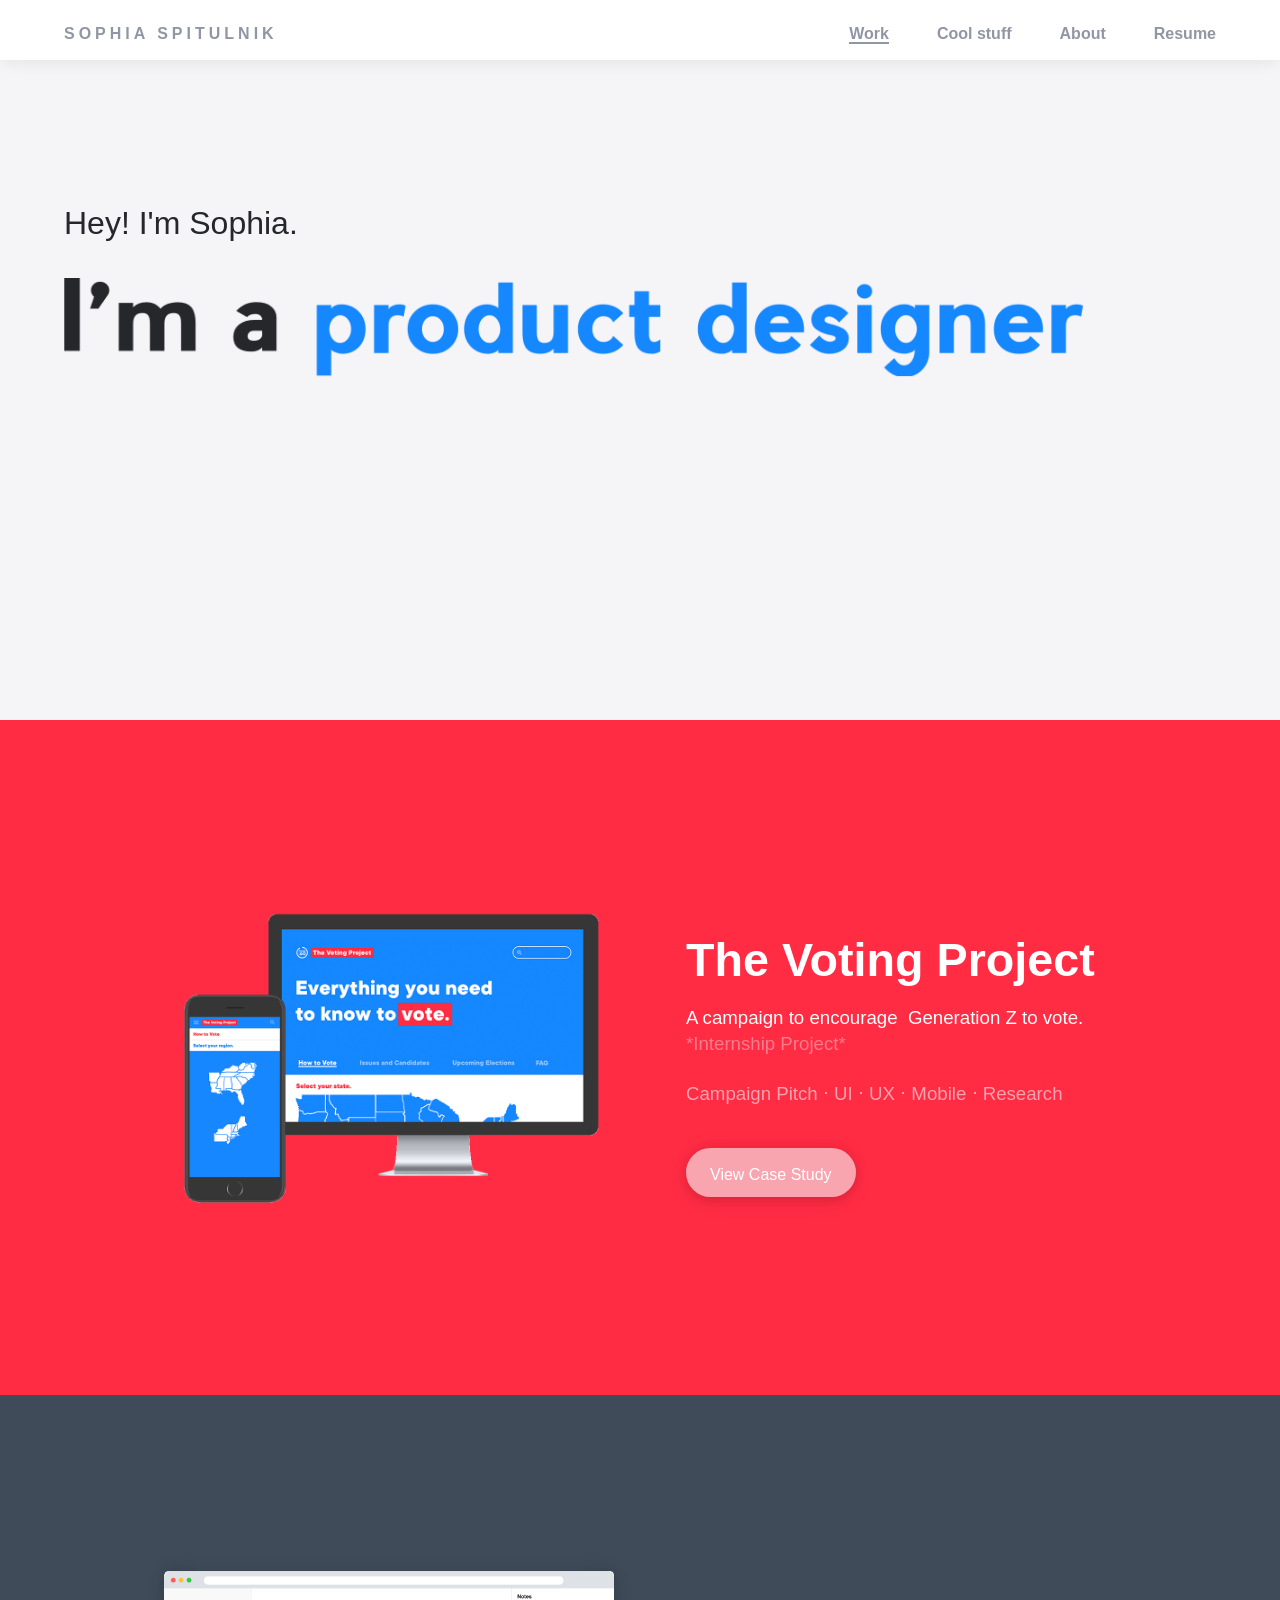
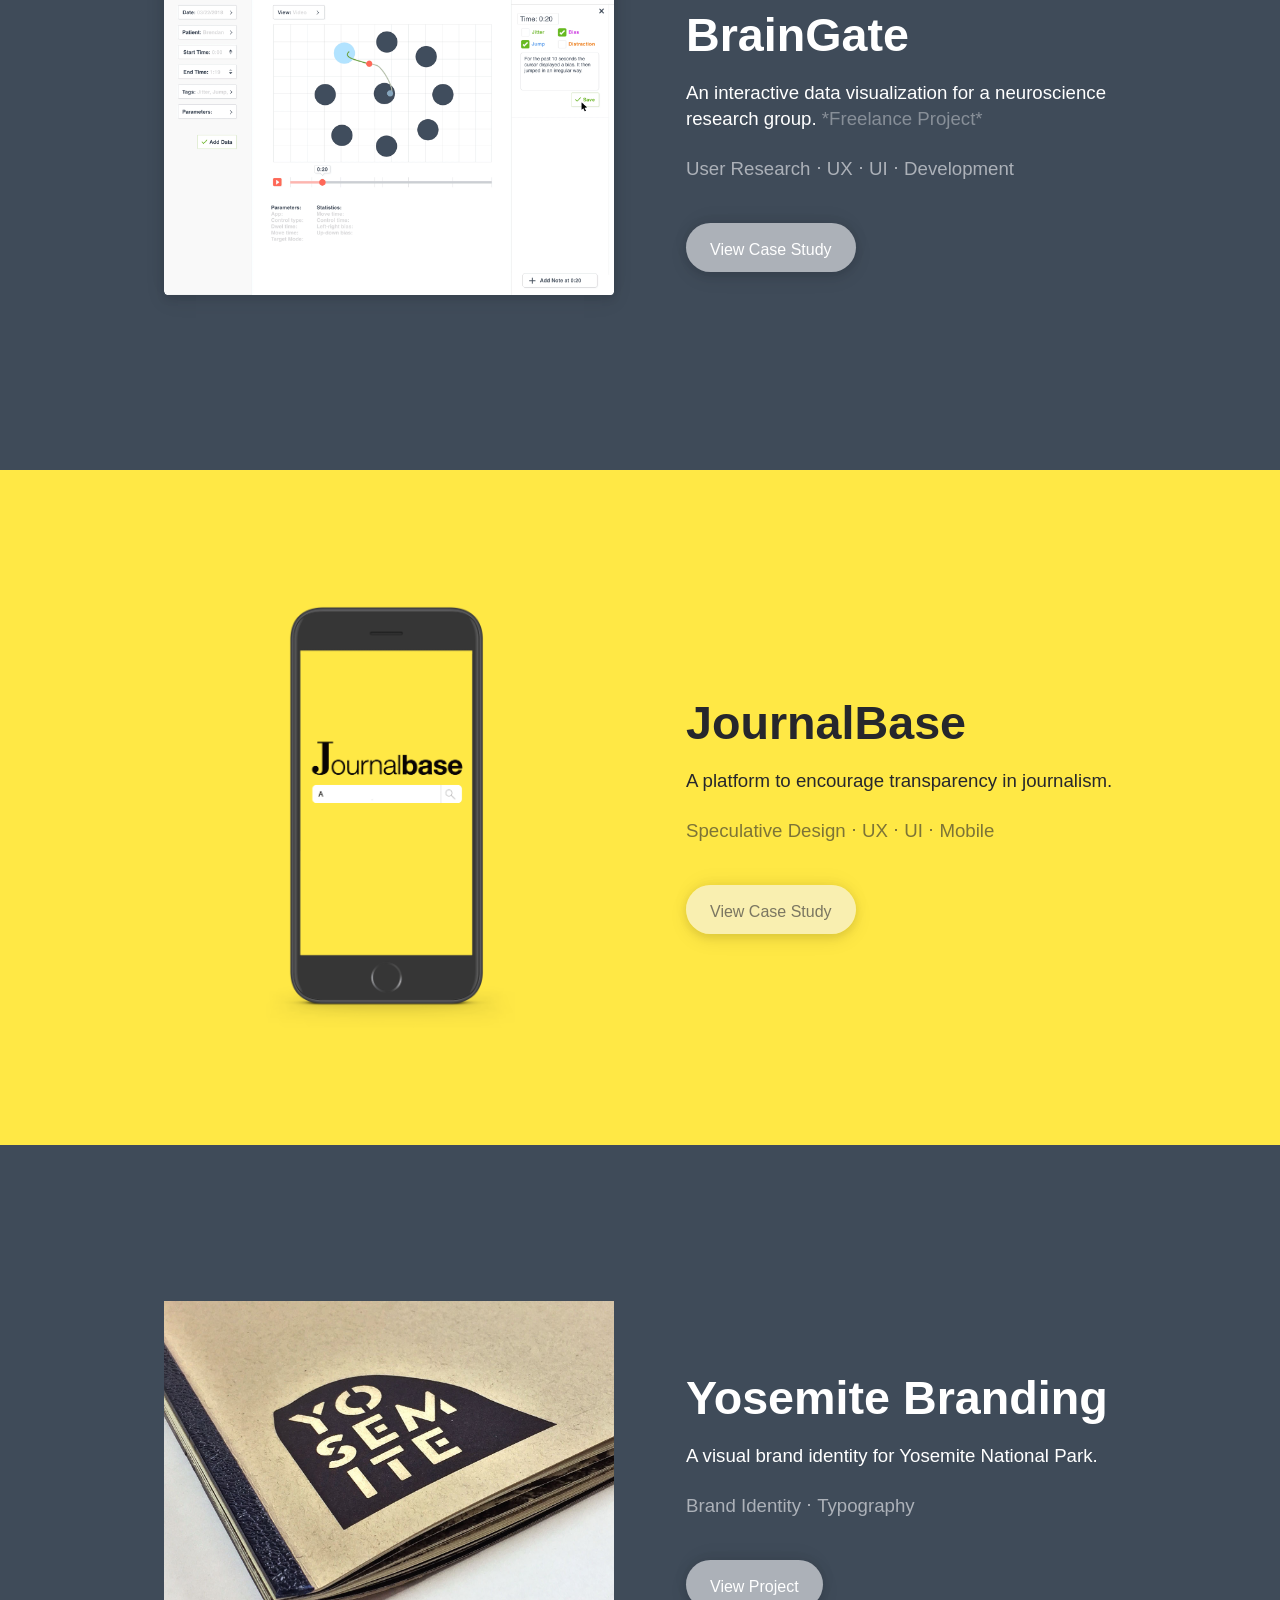
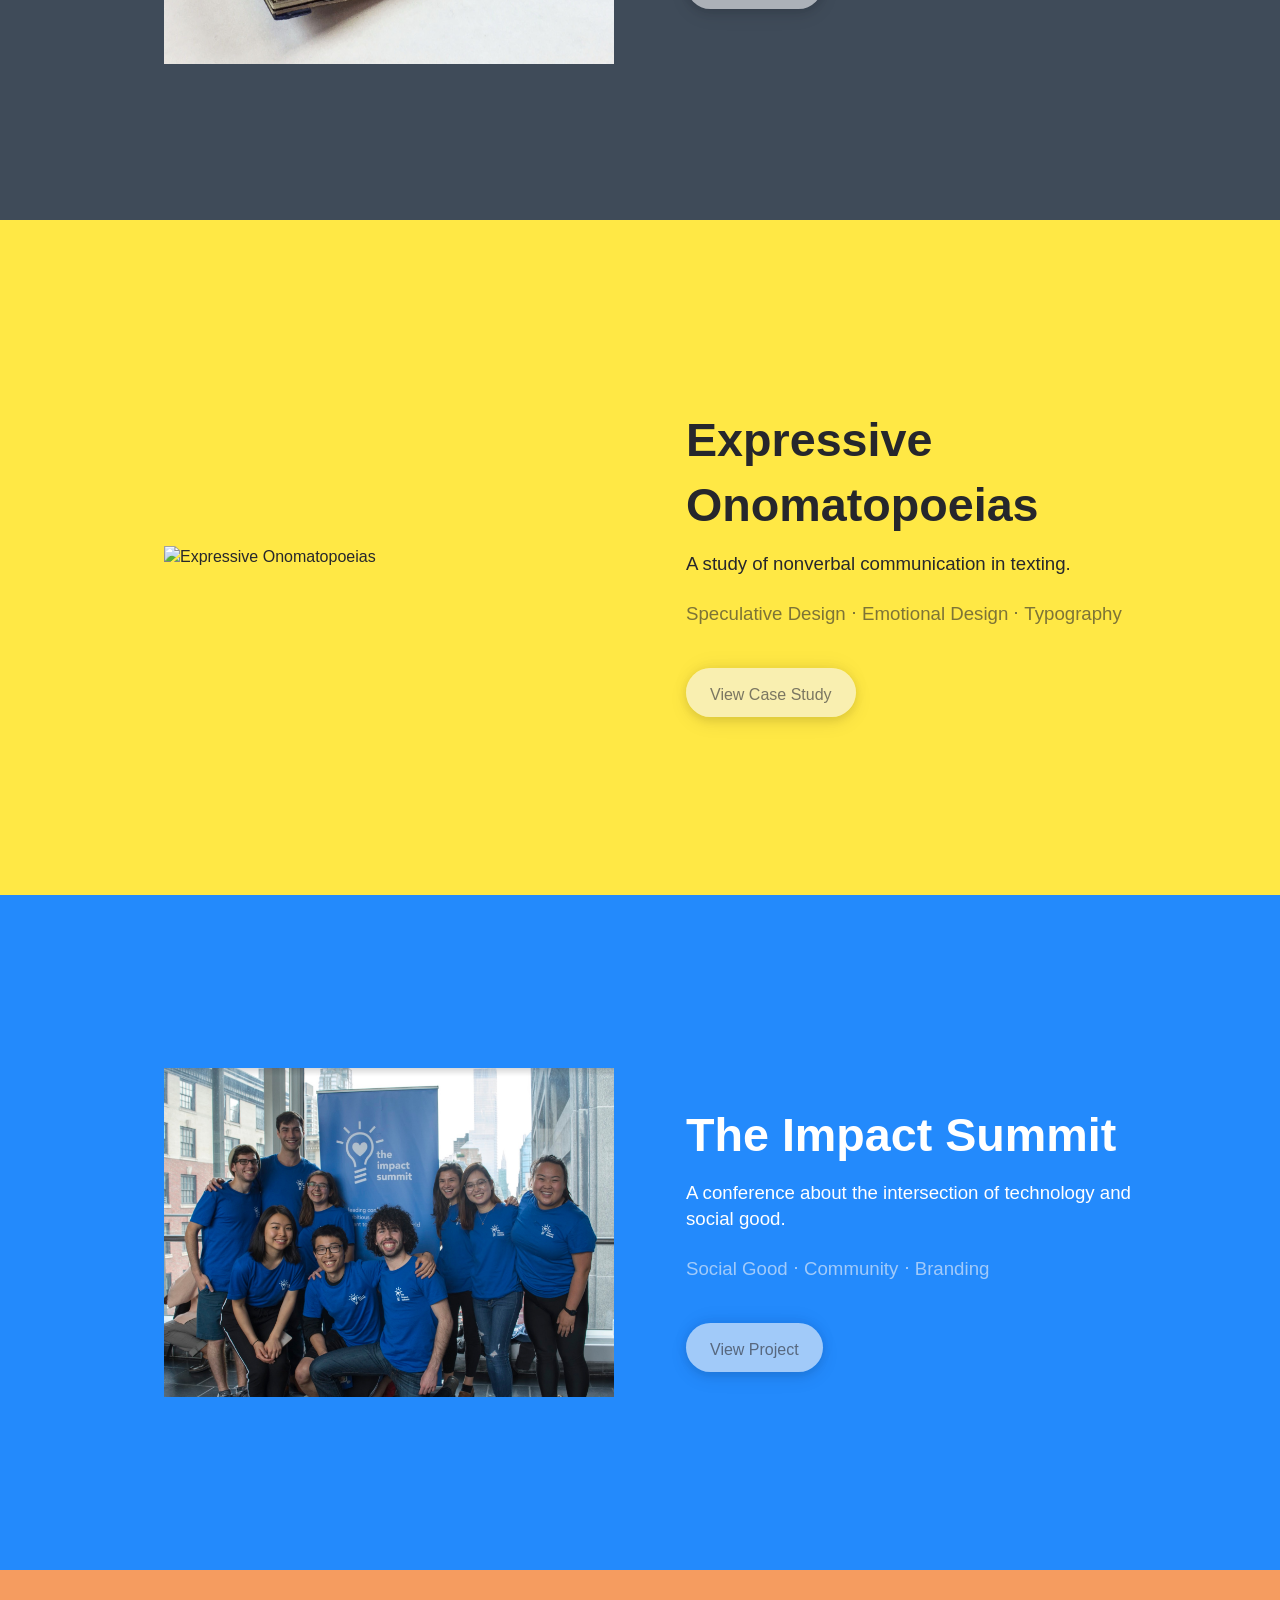
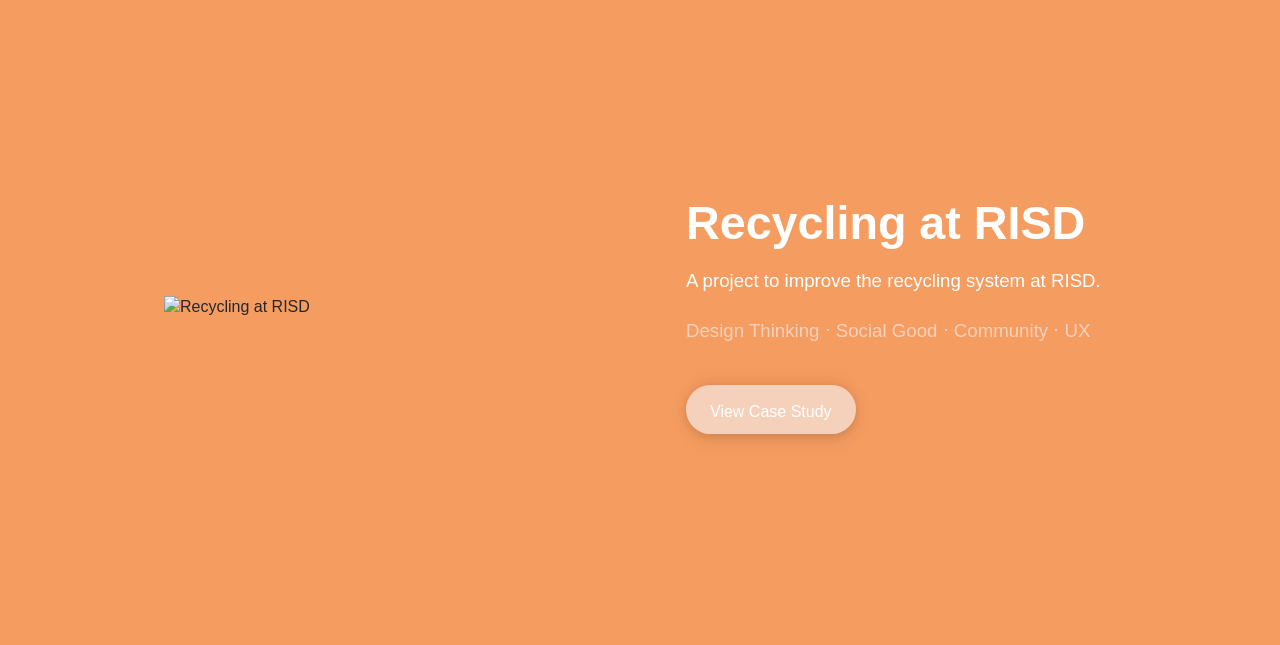
==== commit 02e91a4c: "voting project animation" ====
--- a/index.html
+++ b/index.html
@@ -52,7 +52,7 @@
 		<div class="projectPreviews">
 			<a href="thevotingproject.html"><div class="projectPreview" style="z-index: 52; background-color: #FF2C44;">
 				<div class="projectPreviewInside">
-					<img src="images/landingPageAssets/theVotingProjectPreview2.png" alt="The Voting Project">
+					<img src="images/landingPageAssets/theVotingProjectPreview3.gif" alt="The Voting Project">
 					<div class="previewDescription">
 						<h5>The Voting Project</h5>
 						<h6>A campaign to encourage  
--- a/styles.css
+++ b/styles.css
@@ -535,16 +535,17 @@
 
 /*Project Page Specific*/
 
-#votingStrategy, #votingUsers, #votingVisual, #votingTransportation, #votingBudget, #brainTeam, #brainIdeation, #brainPrototype, #onomatopoeiasIdeation, #onomatopoeiasReflection, #votingWireframes, #linkedinResearch, #linkedinProblem, #linkedinBrainstorm, #linkedinFeedback, #linkedinNext, #journalBaseIdeation, #journalBaseMockups, #journalBaseReflection, #ideasMockups, #ideasPrototype, #ideasPitch, #ideasResearch {
+#votingStrategy, #votingUsers, #votingVisual, #votingTransportation, #votingBudget, #brainTeam, #brainIdeation, #brainPrototype, #onomatopoeiasIdeation, #onomatopoeiasReflection, #votingWireframes, #linkedinResearch, #linkedinProblem, #linkedinBrainstorm, #linkedinFeedback, #linkedinNext, #journalBaseIdeation, #journalBaseMockups, #journalBaseReflection, #ideasMockups, #ideasPrototype, #ideasPitch, #ideasResearch, #impactSummitGallery {
 	background-color: #F5F5F8;
 	padding-top: 24px;
 	padding-bottom: 96px;
 }
 
-#votingResearch, #votingBackground, #votingPitch, #votingIdeation, #votingWebsite, #votingConclusion, #brainBackground, #brainUsers, #brainMockups, #brainReflection, #onomatopoeiasBackground, #onomatopoeiasResearch, #onomatopoeiasGIFs, #votingFlow, #linkedinBackground, #linkedinPersona, #linkedinGoals, #linkedinWireframes, #linkedinMockups, #journalBaseBackground, #journalBaseWireframes, #journalBaseUserFlow, #ideasBackground, #ideasUsers, #ideasWireframes, #ideasBranding, #ideasBusiness, #ideasProblem, .processPreview {
+#votingResearch, #votingBackground, #votingPitch, #votingIdeation, #votingWebsite, #votingConclusion, #brainBackground, #brainUsers, #brainMockups, #brainReflection, #onomatopoeiasBackground, #onomatopoeiasResearch, #onomatopoeiasGIFs, #votingFlow, #linkedinBackground, #linkedinPersona, #linkedinGoals, #linkedinWireframes, #linkedinMockups, #journalBaseBackground, #journalBaseWireframes, #journalBaseUserFlow, #ideasBackground, #ideasUsers, #ideasWireframes, #ideasBranding, #ideasBusiness, #ideasProblem, .processPreview, #impactSummitBackground {
 	padding-top: 24px;
 	padding-bottom: 96px;
 }
+
 
  /*{
 	background-color: #404B5A;
@@ -638,7 +639,7 @@
 	padding-bottom: 8pt;
     padding-top: 8pt;
 	color: #9196A4;
-	line-height: 1.4;
+	line-height: 1.7;
 	margin-bottom: 0;
 	margin-top: 0;
 }
@@ -1027,12 +1028,12 @@
 
 	/*General Project page*/
 
-	#votingTeam, #votingStrategy, #votingUsers, #votingSocial, #votingPitch, #votingBudget, #brainTeam, #brainIdeation, #brainTeam, #brainIdeation, #brainPrototype, .nextProject, #onomatopoeiasIdeation, #onomatopoeiasReflection, #votingWireframes, #linkedinResearch, #linkedinProblem, #linkedinBrainstorm, #linkedinFeedback, #linkedinNext, #journalBaseBackground, #journalBaseIdeation, #journalBaseMockups, #journalBaseReflection, #ideasMockups, #ideasPrototype, #ideasPitch, #ideasResearch {
+	#votingTeam, #votingStrategy, #votingUsers, #votingSocial, #votingPitch, #votingBudget, #brainTeam, #brainIdeation, #brainTeam, #brainIdeation, #brainPrototype, .nextProject, #onomatopoeiasIdeation, #onomatopoeiasReflection, #votingWireframes, #linkedinResearch, #linkedinProblem, #linkedinBrainstorm, #linkedinFeedback, #linkedinNext, #journalBaseBackground, #journalBaseIdeation, #journalBaseMockups, #journalBaseReflection, #ideasMockups, #ideasPrototype, #ideasPitch, #ideasResearch, #impactSummitGallery {
 		padding-top: 96px;
 		padding-bottom: 96px;
 	}
 
-	#votingResearch, #brainOProblem, #brainNProblem, #votingProblem, #votingIdeation, #votingBackground, #votingWebsite, #votingTransportation, #votingVisual, #votingConclusion, #brainBackground, #brainUsers, #brainMockups, #brainReflection, #onomatopoeiasBackground, #onomatopoeiasResearch, #onomatopoeiasGIFs, #onomatopoeiasFProblem, #onomatopoeiasSProblem, #votingFlow, #linkedinBackground, #linkedinPersona, #linkedinGoals, #linkedinWireframes, #linkedinMockups, #journalBaseProblem, #journalBaseWireframes, #journalBaseUserFlow, #ideasBackground, #ideasUsers, #ideasWireframes, #ideasBranding, #ideasBusiness, #ideasProblem, .processPreview {
+	#votingResearch, #brainOProblem, #brainNProblem, #votingProblem, #votingIdeation, #votingBackground, #votingWebsite, #votingTransportation, #votingVisual, #votingConclusion, #brainBackground, #brainUsers, #brainMockups, #brainReflection, #onomatopoeiasBackground, #onomatopoeiasResearch, #onomatopoeiasGIFs, #onomatopoeiasFProblem, #onomatopoeiasSProblem, #votingFlow, #linkedinBackground, #linkedinPersona, #linkedinGoals, #linkedinWireframes, #linkedinMockups, #journalBaseProblem, #journalBaseWireframes, #journalBaseUserFlow, #ideasBackground, #ideasUsers, #ideasWireframes, #ideasBranding, #ideasBusiness, #ideasProblem, .processPreview, #impactSummitBackground {
 		padding-top: 96px;
 		padding-bottom: 96px;
 	}
@@ -1401,8 +1402,9 @@
 		width: 90%;
 	}
 
-	#introHello {
-		margin-bottom: 64px;
+	#introMessage h1 {
+		font-size: 24pt;
+		margin-bottom: 32px;
 	}
 
 	.introBackground {
@@ -1712,12 +1714,12 @@
 @media (min-width: 768px) and (max-width: 1000px) {
 	
 	
-	#votingStrategy, #votingUsers, #votingSocial, #votingPitch, #votingBudget, #brainTeam, #brainIdeation, #onomatopoeiasIdeation, #onomatopoeiasReflection, #votingWireframes, #linkedinResearch, #linkedinProblem, #linkedinBrainstorm, #linkedinFeedback, #linkedinNext, #journalBaseBackground, #journalBaseIdeation, #journalBaseMockups, #journalBaseReflection, #ideasMockups, #ideasPrototype, #ideasPitch, #ideasResearch {
+	#votingStrategy, #votingUsers, #votingSocial, #votingPitch, #votingBudget, #brainTeam, #brainIdeation, #onomatopoeiasIdeation, #onomatopoeiasReflection, #votingWireframes, #linkedinResearch, #linkedinProblem, #linkedinBrainstorm, #linkedinFeedback, #linkedinNext, #journalBaseBackground, #journalBaseIdeation, #journalBaseMockups, #journalBaseReflection, #ideasMockups, #ideasPrototype, #ideasPitch, #ideasResearch, #impactSummitGallery {
 		padding-top: 96px;
 		padding-bottom: 96px;
 	}
 
-	#votingResearch, #votingProblem, #votingBackground, #votingIdeation, #votingWebsite, #votingTransportation, #votingVisual, #votingConclusion, #brainBackground, #brainUsers, #brainMockups, #brainReflection, #onomatopoeiasBackground, #onomatopoeiasResearch, #onomatopoeiasGIFs, #onomatopoeiasFProblem, #onomatopoeiasSProblem, #votingFlow, #linkedinBackground, #linkedinPersona, #linkedinGoals, #linkedinWireframes, #linkedinMockups, #journalBaseProblem, #journalBaseWireframes, #journalBaseUserFlow, #ideasBackground, #ideasUsers, #ideasWireframes, #ideasBranding, #ideasBusiness, #ideasProblem, .processPreview {
+	#votingResearch, #votingProblem, #votingBackground, #votingIdeation, #votingWebsite, #votingTransportation, #votingVisual, #votingConclusion, #brainBackground, #brainUsers, #brainMockups, #brainReflection, #onomatopoeiasBackground, #onomatopoeiasResearch, #onomatopoeiasGIFs, #onomatopoeiasFProblem, #onomatopoeiasSProblem, #votingFlow, #linkedinBackground, #linkedinPersona, #linkedinGoals, #linkedinWireframes, #linkedinMockups, #journalBaseProblem, #journalBaseWireframes, #journalBaseUserFlow, #ideasBackground, #ideasUsers, #ideasWireframes, #ideasBranding, #ideasBusiness, #ideasProblem, .processPreview, #impactSummitBackground {
 		padding-top: 96px;
 		padding-bottom: 96px;
 	}
@@ -1742,8 +1744,9 @@
 		padding-right: 24px;
 	}
 
-	#introHello {
-		margin-bottom: 64px;
+	#introMessage h1 {
+		font-size: 24pt;
+		margin-bottom: 32px;
 	}
 
 	.hideMobile {
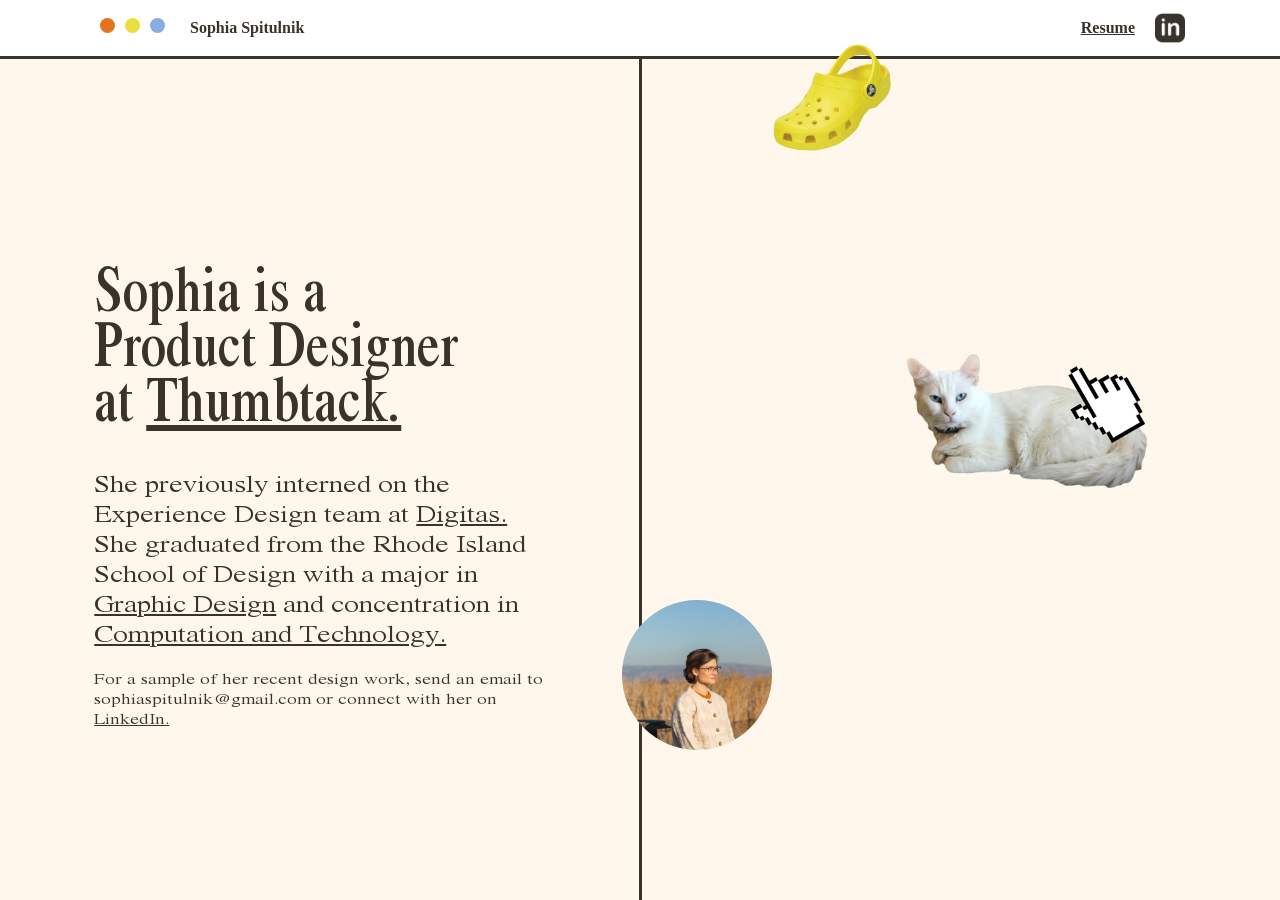
==== commit 36323bf6: "newWebsite" ====
--- a/index.html
+++ b/index.html
@@ -4,205 +4,56 @@
 <!-- Made by Sophia Spitulnik, set in Pier Sans. -->
 	<head>
 	    <meta charset="UTF-8">
-	    <meta name="description" content="Sophia Spitulnik is a designer and innovator. Sophia creates engaging experiences, products, interactions and designs that lead to positive social impact. She is a student at RISD majoring in Graphic Design with concentrations in Computation & Technology and Sustainability.">
+	    <meta name="description" content="Sophia Spitulnik is a designer and innovator. Sophia creates engaging experiences, products, interactions and designs that lead to positive social impact. She is currently a Product Designer at Thumbtack.">
 	    <meta name="author" content="Sophia Spitulnik">
 	    <title>Sophia Spitulnik</title>
-	    <meta property="og:image" content="images/previewImage.png">
+	    <meta property="og:image" content="images2021/preview.png">
 		<meta property="og:url" content="sophiaspitulnik.com">
-	    <link rel="stylesheet" href="styles.css">
+	    <link rel="stylesheet" href="styles2021.css">
 	    <meta name="viewport" content="width=device-width, initial-scale=1">
 	    <link rel="icon" type="image/png" href="images/favicon.png" sizes="32x32">
-	  <!--   <script src="https://cdnjs.cloudflare.com/ajax/libs/p5.js/0.7.2/p5.js"></script>
-    	<script src="sketch.js"></script> -->
 	</head>
 	<body>
-		<div class="hideMobile landingPageNav" style="background-color: white;">
-			<div id="name">
-				<a href="index.html"><h1>Sophia Spitulnik</h1></a>
-			</div>
-			<div id="navigationGroup">
-				<a href="images/sophiaSpitulnikResume.pdf" target="_blank"><h3 class="navigation">Resume</h3></a>
-				<a href="about.html"><h3 class="navigation">About</h3></a>
-				<a href="coolStuff.html"><h3 class="navigation">Cool stuff</h3></a>
-				<a href="index.html"><h3 class="navigation link">Work</h3></a>
-			</div>
-		</div>
-
-		<div class="hideDesktop" style="background-color: white;">
-			<div id="navigationGroup">
-				<a href="index.html"><h1>Sophia Spitulnik</h1></a>
-				<a href="about.html"><h3 class="navigation">About</h3></a>
-			</div>
-		</div>
-
-		<div class="introBackground">
-			<div id="introMessage">
-				<h1 id="introHello" style="font-weight: normal;">Hey! I'm Sophia.</h2>
-				<img src="images/landingPageAssets/introAnimation.gif" alt="hello" style="padding: 0px;">
-				<!-- <h2 id="introHello">I'm a problem solver.</h2> -->
-				<!-- <div class="hideMobile">
-					<p class="basicText" id="introParagraph">I love to design engaging digital experiences to make information and products easy to use and enjoyable. I am a Senior at the <a href="https://www.risd.edu/" style="color: #9196A4;">Rhode Island School of Design</a> and I graduate in June, 2019. I completed internships at Digitas digital marketing agency and TenenGroup e-commerce firm to hone my design skills in real world contexts.</p>
-				</div> -->
-			</div>
-			<!-- <div id="sketchHolder" class="hideMobile" style="z-index: -200"></div> -->
-		</div>
-
-	<a name="projectPreviews" style="top: -48"></a>
-
-		<div class="projectPreviews">
-			<a href="thevotingproject.html"><div class="projectPreview" style="z-index: 52; background-color: #FF2C44;">
-				<div class="projectPreviewInside">
-					<img src="images/landingPageAssets/theVotingProjectPreview3.gif" alt="The Voting Project">
-					<div class="previewDescription">
-						<h5>The Voting Project</h5>
-						<h6>A campaign to encourage  -Generation Z to vote. <span style="color: rgba(245, 245, 248, .4)">*Internship Project*</span></h6>
-						<h6 class="descriptiveWords">Campaign Pitch &#8901; UI &#8901; UX &#8901; Mobile &#8901; Research</h6>
-						<div class="buttonContainer">
-							<div class="moreContentButton">View Case Study</div>
-						</div>
-					</div>	
-				</div>
-			</div></a>
-			<a href="braingatedatavis.html"><div class="projectPreview" style="z-index: 52; background-color: #3F4B59;">
-				<div class="projectPreviewInside">
-					<img src="images/landingPageAssets/brainGatePreview.gif" alt="BrainGate Data Visualization" style="	box-shadow: 0 4px 8px 0 rgba(0, 0, 0, 0.08), 0 6px 20px 0 rgba(0, 0, 0, 0.07), 0 -4px 8px 0 rgba(0, 0, 0, 0.02), 0 -6px 20px 0 rgba(0, 0, 0, 0.03); padding: 0px; margin-right: 24px; margin-left: 24px;">
-					<div class="previewDescription">
-						<h5>BrainGate</h5>
-						<h6>An interactive data visualization for a neuroscience research group. <span style="color: rgba(245, 245, 248, .4)">*Freelance Project*</span></h6>
-						<h6 class="descriptiveWords">User Research &#8901; UX &#8901; UI &#8901; Development</h6>
-						<div class="buttonContainer">
-							<div class="moreContentButton">View Case Study</div>
-						</div>
+		<img src="images2021/carrot.png" alt="carrot" id="carrot">
+		<div id="landingPage">
+			<div id="header">
+				<div class="left">
+					<div class="leftContent">
+						<div id="circles">
+							<div id="close" class="circle"></div>
+							<div id="minimize" class="circle"></div>
+							<div id="expand" class="circle"></div>
+						</div>	
+						<h4 class="fullName">Sophia Spitulnik</h4>
 					</div>
 				</div>
-			</div></a>
-			<a href="journalBase.html"><div class="projectPreview" style="z-index: 52; background-color: #FFE845;">
-				<div class="projectPreviewInside">
-					<img src="images/landingPageAssets/journalBasePreview.gif" alt="JournalBase">
-					<div class="previewDescription">
-						<h5 style="color: #26272C;">JournalBase</h5>
-						<h6 style="color: #26272C;">A platform to encourage transparency in journalism.</h6>
-						<h6 class="descriptiveWords" style="color: rgba(38, 39, 45, 0.6);">Speculative Design &#8901; UX &#8901; UI &#8901; Mobile</h6>
-						<div class="buttonContainer">
-							<div class="moreContentButton" style="color: rgba(38, 39, 45, 0.6);">View Case Study</div>
-						</div>
-					</div>
+				<div class="right">	
+					<div class="rightContent">
+						<h4 class="Resume"><a href=''>Resume</a></h4>
+						<a href='https://www.linkedin.com/in/sophia-spitulnik-0321a2115/'>
+							<div id="linkedin">
+							</div>
+						</a>	
+					</div>	
+				</div>	
+			</div>	
+			<div id="landingPageContent">
+				<div id="landingPageTextContainer">
+					<div id="landingPageText">
+						<h1>Sophia is a <br>Product Designer <br>at <a href='https://www.thumbtack.com'>Thumbtack.</a></h1>
+						<h2>She previously interned on the Experience Design team at <a href='https://www.digitas.com/en-us/work'>Digitas.</a> She graduated from the Rhode Island School of Design with a major in <a href='https://risd.gd/'>Graphic Design</a> and concentration in <a href='https://ctc.risd.edu/'>Computation and Technology.</a></h2>
+						<h3>For a sample of her recent design work, send an email to sophiaspitulnik@gmail.com or connect with her on <a href='https://www.linkedin.com/in/sophia-spitulnik-0321a2115/'>LinkedIn.</a></h3>
+					</div>	
+				</div>	
+				<div id="landingPageImages">
+					<div id="backgroundImage"></div>
+					<img src="images2021/croc.png" alt="Croc" class="funImages" id="croc">
+					<div id="imageCircle"></div>	
+					<img src="images2021/glenda.png" alt="Glenda" class="funImages" id="glenda">
+					<div class="funImages" id="cursor"></div>
 				</div>
-			</div></a>
-			<a href="yosemite.pdf" target="_blank"><div class="projectPreview" style="z-index: 52; background-color: #3F4B59;">
-				<div class="projectPreviewInside">
-					<img src="images/landingPageAssets/yosemiteBrandingPreview.jpg" alt="Yosemite Branding">
-					<div class="previewDescription">
-						<h5>Yosemite Branding</h5>
-						<h6>A visual brand identity for Yosemite National Park.</h6>
-						<h6 class="descriptiveWords">Brand Identity &#8901; Typography</h6>
-						<div class="buttonContainer">
-							<div class="moreContentButton">View Project</div>
-						</div>
-					</div>
-				</div>
-			</div></a>
-			<a href="expressiveonomatopoeias.html"><div class="projectPreview" style="z-index: 52; background-color: #FFE845;">
-				<div class="projectPreviewInside">
-					<img src="images/landingPageAssets/OnomatopoeiaPreview.gif" alt="Expressive Onomatopoeias">
-					<div  class="previewDescription">
-						<h5 style="color: #26272C;">Expressive Onomatopoeias</h5>
-						<h6 style="color: #26272C;">A study of nonverbal communication in texting.</h6>
-						<h6 class="descriptiveWords" style="color: rgba(38, 39, 45, 0.6);">Speculative Design &#8901; Emotional Design &#8901; Typography</h6>
-						<div class="buttonContainer">
-							<div class="moreContentButton" style="color: rgba(38, 39, 45, 0.6);">View Case Study</div>
-						</div>
-					</div>
-				</div>
-			</div></a>
-			<!-- <a id="comingSoonMobil"><div class="projectPreview" style="z-index: 52; background-color: #6BE4B1;">
-				<div class="projectPreviewInside">
-					<img src="images/landingPageAssets/unfinishedPreview.jpg" alt="Unfinished Ideas Platform">
-					<div class="previewDescription">
-						<h5>Unfinished</h5>
-						<h6>A community to find collaborators and receive feedback on projects.</h6>
-						<h6 class="descriptiveWords">Mobile &#8901; UI &#8901; UX &#8901; Entrepreneurship &#8901; Business Plan</h6>
-						<h6>Write-up Coming Soon!</h6>
-						<div class="overlay"><h5>Coming Soon!</h5></div>
-					</div>
-				</div>
-			</div></a> -->
-			<a href="impactSummit.html"><div class="projectPreview" style="z-index: 52; background-color: #238AFC;">
-				<div class="projectPreviewInside">
-					<img src="images/landingPageAssets/impactSummitTeam.jpeg" alt="The Impact Summit">
-					<div class="previewDescription">
-						<h5>The Impact Summit</h5>
-						<h6>A conference about the intersection of technology and social good.</h6>
-						<h6 class="descriptiveWords">Social Good &#8901; Community &#8901; Branding</h6>
-						<div class="buttonContainer">
-							<div class="moreContentButton" style="color: rgba(38, 39, 45, 0.6);">View Project</div>
-						</div>
-					</div>
-				</div>
-			</div></a>
-			<a href="recycle.pdf" target="_blank"><div class="projectPreview" style="z-index: 52; background-color: #F59C60;">
-				<div class="projectPreviewInside">
-					<img src="images/landingPageAssets/recyclingPreview.jpg" alt="Recycling at RISD">
-					<div class="previewDescription">
-						<h5>Recycling at RISD</h5>
-						<h6>A project to improve the recycling system at RISD.</h6>
-						<h6 class="descriptiveWords">Design Thinking &#8901; Social Good &#8901; Community &#8901; UX</h6>
-						<div class="buttonContainer">
-							<div class="moreContentButton">View Case Study</div>
-						</div>
-					</div>
-				</div>
-			</div></a>
-		<!-- <div class="projectPreviews">
-			<div class="projectPreview top" style="z-index: 52"><a href="thevotingproject.html">
-					<img src="images/landingPageAssets/theVotingProjectPreview2.jpg" alt="The Voting Project">
-					<h5>The Voting Project</h5>
-					<h6>A case study for a campaign to encourage  -Generation Z to vote.</h6>
-					<h6 style="color: #9196A4;">Campaign Pitch &#8901; UI &#8901; UX &#8901; Mobile &#8901; Research</h6>
-			</a></div>
-			<div class="projectPreview top" style="z-index: 52"><a href="braingatedatavis.html">
-					<img src="images/landingPageAssets/brainGatePreview.jpg" alt="BrainGate Data Visualization">
-					<h5>BrainGate</h5>
-					<h6>A case study for an interactive data visualization for a research group.</h6>
-					<h6 style="color: #9196A4;">User Research &#8901; UX &#8901; UI &#8901; Development</h6>
-			</a></div>
-			<div class="projectPreview top" style="z-index: 52"><a href="journalBase.html">
-					<img src="images/landingPageAssets/journalBasePreview.gif" alt="JournalBase">
-					<h5>JournalBase</h5>
-					<h6>A case study to encourage transparency in journalism.</h6>
-					<h6 style="color: #9196A4;">Speculative Design &#8901; UX &#8901; UI &#8901; Mobile</h6>
-			</a></div>
-			<div class="projectPreview bottom" style="z-index: 52"><a href="expressiveonomatopoeias.html">
-					<img src="images/landingPageAssets/OnomatopoeiaPreview.gif" alt="Expressive Onomatopoeias">
-					<h5>Expressive Onomatopoeias</h5>
-					<h6>A case study of nonverbal communication in texting.</h6>
-					<h6 style="color: #9196A4;">Speculative Design &#8901; Emotional Design &#8901; Typography</h6>
-			</a></div>
-
-			<div class="projectPreview bottom" style="z-index: 52"><a id="comingSoonMobil">
-					<img src="images/landingPageAssets/unfinishedPreview.jpg" alt="Unfinished Ideas Platform">
-					<h5>Unfinished</h5>
-					<h6>A case study for a community to find collaborators and receive feedback.</h6>
-					<h6 style="color: #9196A4;">Mobile &#8901; UI &#8901; UX &#8901; Entrepreneurship &#8901; Business Plan</h6>
-					<div class="overlay"><h5>Coming Soon!</h5></div>
-			</a></div>
-			<div class="projectPreview bottom" style="z-index: 52"><a href="yosemite.pdf" target="_blank">
-					<img src="images/landingPageAssets/yosemiteBrandingPreview.jpg" alt="Yosemite Branding">
-					<h5>Yosemite Branding</h5>
-					<h6>A visual brand identity for Yosemite National Park.</h6>
-					<h6 style="color: #9196A4;">Brand Identity &#8901; Typography</h6>
-			</a></div>
-			<div class="projectPreview bottom" style="z-index: 52"><a href="recycle.pdf" target="_blank">
-					<img src="images/landingPageAssets/recyclingPreview.jpg" alt="Recycling at RISD">
-					<h5>Recycling at RISD</h5>
-					<h6>A case study to improve the recycling system at RISD.</h6>
-					<h6 style="color: #9196A4;">Design Thinking &#8901; Social Good &#8901; Community &#8901; UX</h6>
-			</a></div> -->
-		</div>
-			<!-- </main> -->
-		<!-- </div> -->
-
+			</div>
+		</div>		
 	</body>
+	<script src="cursor.js"></script>
 </html>
--- a/styles2021.css
+++ b/styles2021.css
@@ -0,0 +1,475 @@
+@font-face {
+    font-family: XeroxSerifNarrow;
+    src: url(XeroxSerifNarrowFC.woff);
+}
+
+@font-face {
+    font-family: XeroxSerifWide;
+    src: url(XeroxSerifWideFC.woff);
+}
+
+@font-face {
+    font-family: PierSans;
+    src: url(hinted-PierSans.woff);
+}
+
+@font-face {
+    font-family: PierSans;
+    src: url(hinted-PierSans-Bold.woff);
+    font-weight: bold;
+}
+
+body, html {
+	font-family: "XeroxSerifNarrow", Times, serif;
+	margin: 0;
+	padding: 0;
+	line-height: 1.4;
+	color: #3A332C;
+	height: 100%;
+	background-color: #3A332C;
+	cursor: url("images2021/clear.png"), none;
+}
+
+h1 {
+	font-size: 65px;
+	line-height: 55px;
+	font-weight: 400;
+	transition: 0.2s ease-in-out;
+}
+
+h2, h3 {
+	font-family: "XeroxSerifWide", Times, serif;
+	font-weight: 400;
+	transition: 0.2s ease-in-out;
+}
+
+h2 {
+	font-size: 24px;
+	line-height: 30px;
+}
+
+h3 {
+	font-size: 16px;
+	line-height: 20px;
+}
+
+h4 {
+	padding: 0px;
+	margin: 0px;
+	font-family: PierSans;
+	font-weight: bold;
+	font-size: 16px;
+	line-height: 30px;
+	transition: 0.2s ease-in-out;
+}
+
+a {
+	color: #3A332C;
+	cursor: url("images2021/clear.png"), none;
+	transition: 0.2s ease-in-out;
+}
+
+a:hover {
+	color: #87ADE3;
+	cursor: url("images2021/clear.png"), none;
+	transition: 0.2s ease-in-out;
+}
+
+#landingPage {
+	display: flex;
+	flex-direction: column;
+	height: 100%;
+}
+
+#header {
+	display: flex;
+	flex-direction: row;
+	justify-content: space-between;
+	align-content: stretch;
+	background-color: white;
+	width: 100%;
+	height: 60px;
+}
+
+.left {
+	display: flex;
+	flex-direction: row;
+	justify-content: flex-start;
+	width: 50%;
+}
+
+.right {
+	display: flex;
+	flex-direction: row;
+	justify-content: flex-end;
+	width: 50%;
+}
+
+.leftContent {
+	display: flex;
+	flex-direction: row;
+	align-content: center;
+	margin: auto;
+	width: 450px;
+}
+
+.rightContent {
+	display: flex;
+	flex-direction: row;
+	justify-content: flex-end;
+	align-content: center;
+	align-items: center;
+	margin: auto;
+	width: 450px;
+}
+
+.leftContent h4 {
+	padding-left: 20px;
+}
+
+.rightContent h4 {
+	padding-right: 20px;
+}	
+
+#landingPageContent {
+	display: flex;
+	flex-direction: row;
+	align-items: stretch;
+	background-color: #FFF7EC;
+	height: 100%;
+	border-top-style: solid;
+	border-color: #3A332C;
+}
+
+#landingPageTextContainer, #landingPageImages {
+	flex-grow: 1;
+	width: 50%;
+	overflow: hidden;
+}
+
+#backgroundImage {
+	background-image: url("images2021/clouds2.gif");
+	background-repeat: no-repeat;
+	background-size: cover;
+	background-position: top;
+	opacity: 0.80;
+	width: 100%;
+	height: 100%;
+	overflow: hidden;
+	position: relative;
+	/*filter: hue-rotate(30deg);
+	filter: sepia(30%);*/
+}
+
+#landingPageText {
+	margin: auto;
+	max-width: 450px;
+}
+
+#landingPageTextContainer {
+	display: flex;
+	align-content: center;
+	border-right-style: solid;
+	border-color: #3A332C;
+}
+
+#circles {
+	display: flex;
+	flex-direction: row;
+}
+
+.circle {
+	width: 15px;
+	height: 15px;
+	border-radius: 50%;
+	margin: 5px;
+}
+
+#close {
+	background-color: #E37221;
+}
+
+#minimize {
+	background-color: #EBDF40;
+}
+
+#expand {
+	background-color: #87ADE3;
+}
+
+
+.funImages {
+	position: absolute;
+	overflow: hidden;
+}
+
+#croc {
+	width: 130px;
+	top: 41px;
+	right: 30%;
+	transition: 0.2s ease-in-out;
+}
+
+#croc:hover {
+	filter: hue-rotate(-40deg);
+	transition: 1s ease-in-out;
+}
+
+#sophia {
+	width: 300px;
+    position: absolute;
+    top: -90px;
+    left: -40px;
+}
+
+#imageCircle {
+	border-radius: 50%;
+	width: 150px;
+	height: 150px;
+	margin-top: -300px;
+	margin-left: -20px;
+	position: absolute;
+	overflow: hidden;
+	background-image: url("images2021/sophia.jpg");
+	background-position: left;
+  	background-repeat: no-repeat;
+  	background-size: cover;
+  	transition: background-image 0.3s ease-in-out;
+}
+
+
+#imageCircle:hover {
+	background-image: url("images2021/sophia2.jpg");
+	transition: background-image 0.3s ease;
+}	
+
+#glenda {
+	width: 250px;
+	top: 350px;
+    right: 10%;
+    transition: transform 0.3s ease;
+    transition: width 0.3s ease;
+}
+
+#glenda:hover {
+	transform: rotate(10deg);
+	transition: transform 0.3s ease-in-out;
+}
+
+#cursor {
+	background-image: url("images2021/cursor.png"); 
+	background-position: left;
+  	background-repeat: no-repeat;
+  	background-size: cover;
+	width: 100px;
+	height: 100px;
+	margin-top: -550px;
+	right: 10%;
+}
+
+#cursor:hover {
+	background-image: url("images2021/cursor2.png"); 
+}
+
+#carrot {
+	position: absolute;
+	z-index: -10;
+	width: 50px;
+}
+
+#linkedin {
+	height: 30px;
+	width: 30px;
+	background-image: url("images2021/linkedin.png");
+	background-size: 100%;
+	transition: background-image 0.2s ease-in-out;
+}
+
+#linkedin:hover {
+	height: 30px;
+	width: 30px;
+	background-image: url("images2021/linkedinHover.png");
+	background-size: 100%;
+	transition: background-image 0.2s ease-in-out;
+}
+
+
+@media only screen and (max-width: 1000px) {
+	h1 {
+		font-size: 55px;
+		line-height: 50px;
+		transition: 0.2s ease-in-out;
+	}
+
+	h2 {
+		font-size: 20px;
+		line-height: 26px;
+		transition: 0.2s ease-in-out;
+	}
+
+	h3 {
+		font-size: 16px;
+		line-height: 20px;
+		transition: 0.2s ease-in-out;
+	}
+
+	#landingPageText {
+		margin: auto;
+		max-width: 350px;
+	}
+
+	.leftContent, .rightContent {
+		max-width: 350px;
+	}
+
+	#glenda {
+		width: 150px;
+		transition: width 0.3s ease;
+	}	
+
+}
+
+
+@media only screen and (max-width: 800px) {
+	h1 {
+		font-size: 45px;
+		line-height: 40px;
+		transition: 0.2s ease-in-out;
+	}
+
+	h2, h3 {
+		font-size: 18px;
+		line-height: 24px;
+		transition: 0.2s ease-in-out;
+	}
+
+	h4 {
+		font-size: 18px;
+	}	
+
+	#landingPageText {
+		margin: auto;
+		max-width: 300px;
+	}
+
+	.leftContent, .rightContent {
+		max-width: 300px;
+	}
+
+	#imageCircle {
+		width: 100px;
+		height: 100px;
+	}
+
+	#sophia {
+		width: 250px;
+	    position: absolute;
+	    top: -90px;
+	    left: -40px;
+	}	
+
+	.circle {
+		display: none;
+	}
+
+	.leftContent h4 {
+		padding: 0px;
+	}
+
+}	
+
+
+@media only screen and (max-width: 650px) {
+	h1 {
+		text-align: center;
+	}
+
+	h2, h3 {
+		font-size: 16px;
+		line-height: 22px;
+		transition: 0.2s ease-in-out;
+	}
+
+	h4 {
+		font-size: 12px;
+	}
+
+	#landingPageTextContainer {
+		width: 100%;
+		border-right-style: none;
+	}
+
+	#backgroundImage {
+		display: none;
+	}
+
+	#landingPageImages {
+		width: 0px;
+	}
+
+	#header {
+		background-image: url("images2021/clouds2.gif");
+		background-repeat: no-repeat;
+		background-size: cover;
+	}
+
+	.leftContent {
+		max-width: 150px;
+	}
+
+	.rightContent {
+		max-width: 150px;
+	}
+
+	.Resume {
+		display: none;
+	}
+
+	#carrot {
+		display: none;
+	}
+
+	#glenda {
+		width: 130px;
+		top: 90%;
+    	right: 2%;
+    	transition: width 0.3s ease;
+    	transition:  0.3s ease;
+    }
+
+	#croc {
+		width: 100px;
+		top: 20px;
+		right: 20%;
+	}
+
+	#cursor {
+		margin-top: 230px;
+		width: 80px;
+		height: 80px;
+		right: 5%;
+	}
+
+	#imageCircle {
+		width: 60px;
+		height: 60px;
+		margin-top: 20px;
+		margin-left: -95%;
+		position: absolute;
+		z-index: 1000;
+	}	
+}
+
+@media only screen and (max-width: 310px) {
+	#landingPageText {
+		max-width: 270px;
+	}
+
+	.leftContent {
+		max-width: 135px;
+	}
+
+	.rightContent {
+		max-width: 135px;
+	}	
+}	
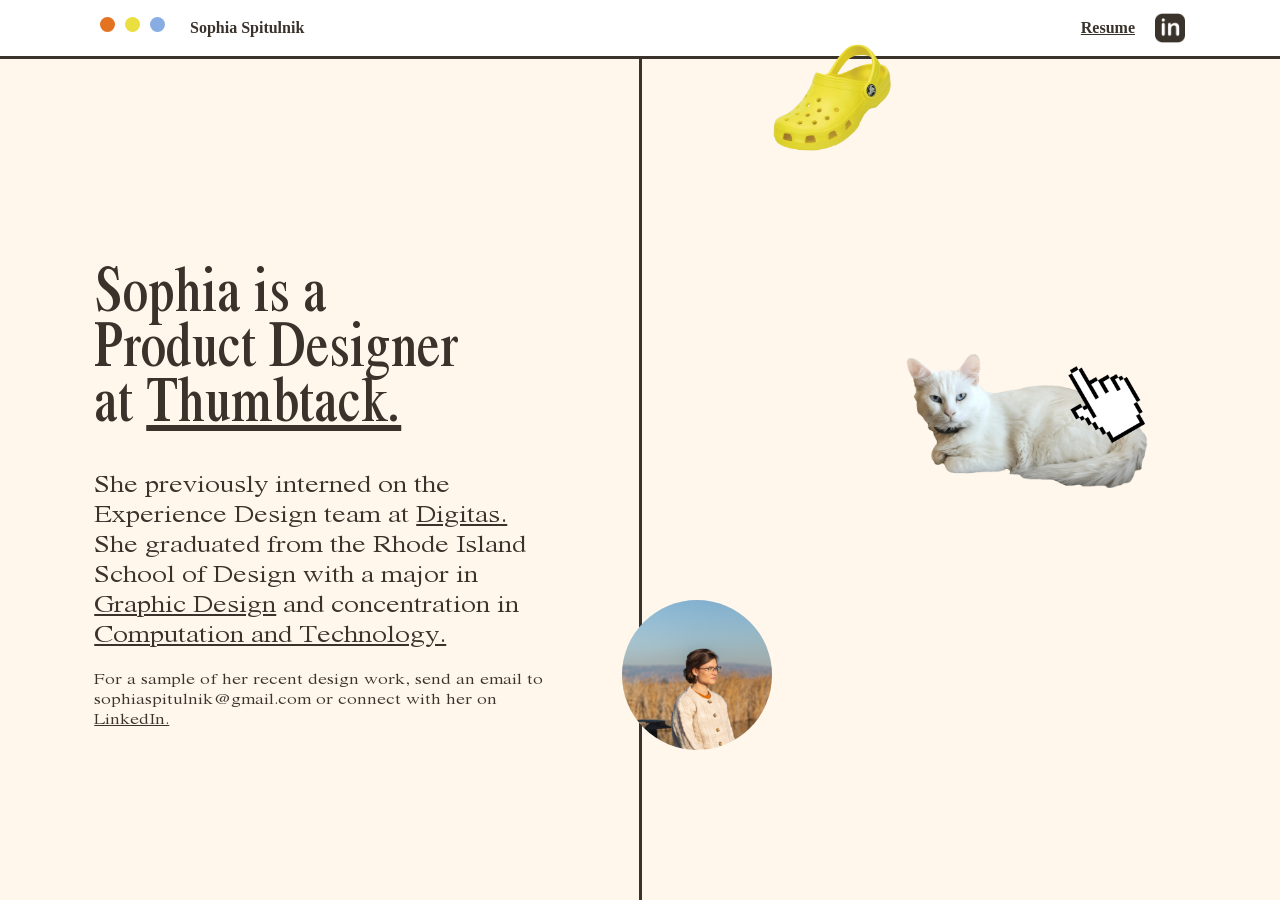
==== commit 73239767: "Update index.html" ====
--- a/index.html
+++ b/index.html
@@ -29,7 +29,7 @@
 				</div>
 				<div class="right">	
 					<div class="rightContent">
-						<h4 class="Resume"><a href=''>Resume</a></h4>
+						<h4 class="Resume"><a href='https://www.youtube.com/watch?v=dQw4w9WgXcQ'>Resume</a></h4>
 						<a href='https://www.linkedin.com/in/sophia-spitulnik-0321a2115/'>
 							<div id="linkedin">
 							</div>
@@ -56,4 +56,4 @@
 		</div>		
 	</body>
 	<script src="cursor.js"></script>
-</html>+</html>
--- a/styles2021.css
+++ b/styles2021.css
@@ -59,7 +59,7 @@
 	font-family: PierSans;
 	font-weight: bold;
 	font-size: 16px;
-	line-height: 30px;
+	line-height: 32px;
 	transition: 0.2s ease-in-out;
 }
 
@@ -345,6 +345,7 @@
 
 	h4 {
 		font-size: 18px;
+		line-height: 36px;
 	}	
 
 	#landingPageText {
@@ -392,6 +393,7 @@
 
 	h4 {
 		font-size: 12px;
+		line-height: 24px;
 	}
 
 	#landingPageTextContainer {
